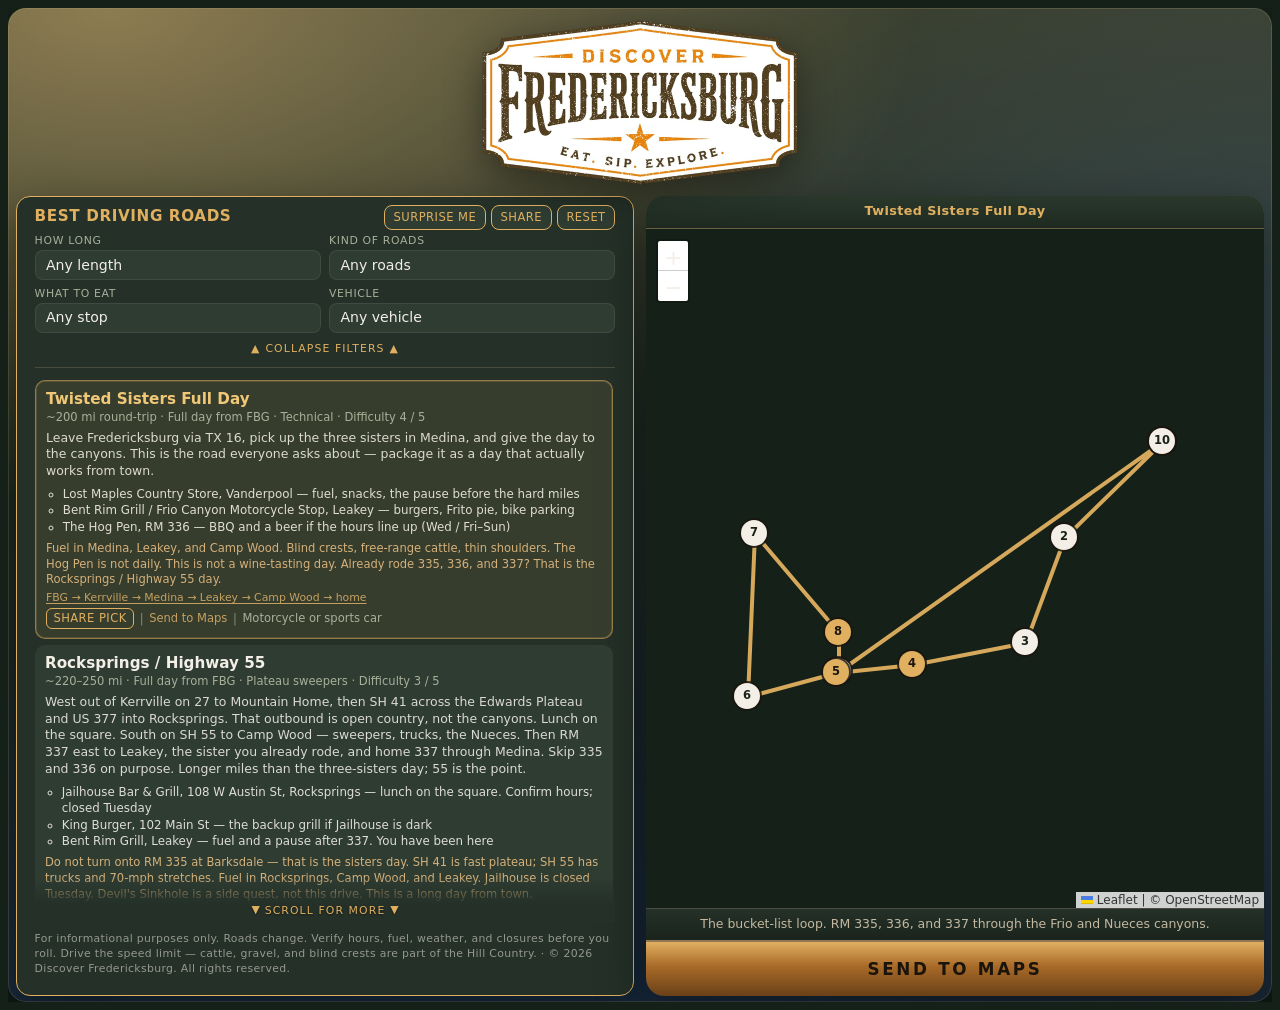
==== docs/index.html @ 1174be52 "Let a Squarespace blurb sit under the finder without going full-bleed. Co-authored-by: Cursor <curso" ====
<!DOCTYPE html>
<html lang="en">
<head>
  <meta charset="UTF-8" />
  <meta name="viewport" content="width=device-width, initial-scale=1.0" />
  <title>Best Driving Roads from Fredericksburg, TX</title>
  <meta name="description" content="Curated Hill Country driving roads from Fredericksburg — named loops, pit stops, and the gotchas Maps will not tell you." />
  <style>
    html, body { min-height: 100%; margin: 0; background: #142018; }
    .preview-frame { box-sizing: border-box; width: 100%; max-width: none; margin: 0; padding: 0.5rem; }
  </style>
</head>
<body>
  <div class="preview-frame">
<style>
#fbg-finder-fit{overflow:hidden}
#fbg-drive-finder .finder-panel{overflow:hidden}
#fbg-drive-finder .list{max-height:min(42vh,22.5rem);overflow:auto}
@media(min-width:900px){#fbg-drive-finder .list{max-height:none}}
@media(max-width:899px){#fbg-drive-finder .filters.is-collapsed ~ .list-shell .list{flex:1 1 auto;min-height:0;max-height:none}}

</style>
<link rel="stylesheet" href="vendor/leaflet/leaflet.css">
<link rel="stylesheet" href="finder.css?_v=20260916-roads2">
<div id="fbg-finder-fit">
<div id="fbg-drive-finder" data-embed-base="" data-embed-version="20260916-roads2">
  <header class="finder-brand">
    <a class="finder-brand-home" href="https://discoverfbg.com/" aria-label="Discover Fredericksburg">
      <img src="assets/discover-fredericksburg.png?v=2" alt="Discover Fredericksburg" width="320" height="168">
    </a>
  </header>
  <div class="finder-layout">
    <div class="finder-panel">
      <div class="panel-head">
        <h2 id="list-heading">Best Driving Roads</h2>
        <div class="filter-reset-wrap">
          <button class="filter-share" id="filter-surprise" type="button">Surprise me</button>
          <button class="filter-share" id="filter-share" type="button">Share</button>
          <button class="filter-reset" id="filter-reset" type="button">RESET</button>
        </div>
      </div>
      <div class="filters" id="filters">
        <div class="filters-extra" id="filters-extra">
          <label>
            How long
            <select id="filter-time">
              <option value="">Any length</option>
              <option value="half">Half day</option>
              <option value="full">Full day</option>
            </select>
          </label>
          <label>
            Kind of roads
            <select id="filter-road">
              <option value="">Any roads</option>
              <option value="cruise">Easy cruise</option>
              <option value="scenic">Scenic</option>
              <option value="technical">Technical</option>
            </select>
          </label>
          <label>
            What to eat
            <select id="filter-eat">
              <option value="">Any stop</option>
              <option value="bbq">BBQ</option>
              <option value="pie">Pie / cider</option>
              <option value="brewery">Brewery</option>
              <option value="german">German / FBG</option>
              <option value="mix">Mix</option>
            </select>
          </label>
          <label>
            Vehicle
            <select id="filter-vehicle">
              <option value="">Any vehicle</option>
              <option value="motorcycle">Motorcycle</option>
              <option value="sports">Sports car</option>
              <option value="cruise">Cruiser / convertible</option>
            </select>
          </label>
        </div>
        <button class="filters-collapse" id="filters-collapse" type="button" aria-expanded="true" aria-controls="filters-extra">
          <span class="filters-collapse-chevron" aria-hidden="true">▲</span>
          <span id="filters-collapse-label">Collapse filters</span>
          <span class="filters-collapse-chevron" aria-hidden="true">▲</span>
        </button>
      </div>
      <div class="list-shell">
        <ul class="list" id="drive-list" role="listbox" aria-labelledby="list-heading">
<li id="place-twisted-sisters" data-id="twisted-sisters" data-name="Twisted Sisters" data-title="Twisted Sisters Full Day" data-time="full" data-roads="technical" data-eat="bbq,mix" data-vehicle="motorcycle,sports" data-maps="https://www.google.com/maps/dir/Fredericksburg,+TX/Medina,+TX/Leakey,+TX/Camp+Wood,+TX/Leakey,+TX/Fredericksburg,+TX" tabindex="0" role="option" aria-selected="false">
<article>
<h3 class="item-name">Twisted Sisters Full Day</h3>
<p class="item-meta">~200 mi round-trip · Full day from FBG · Technical · Difficulty 4 / 5</p>
<p class="item-desc">Leave Fredericksburg via TX 16, pick up the three sisters in Medina, and give the day to the canyons. This is the road everyone asks about — package it as a day that actually works from town.</p>
<ul class="item-stops"><li>Lost Maples Country Store, Vanderpool — fuel, snacks, the pause before the hard miles</li><li>Bent Rim Grill / Frio Canyon Motorcycle Stop, Leakey — burgers, Frito pie, bike parking</li><li>The Hog Pen, RM 336 — BBQ and a beer if the hours line up (Wed / Fri–Sun)</li></ul>
<p class="item-gotcha">Fuel in Medina, Leakey, and Camp Wood. Blind crests, free-range cattle, thin shoulders. The Hog Pen is not daily. This is not a wine-tasting day. Already rode 335, 336, and 337? That is the Rocksprings / Highway 55 day.</p>
<a class="item-address" href="https://www.google.com/maps/dir/Fredericksburg,+TX/Medina,+TX/Leakey,+TX/Camp+Wood,+TX/Leakey,+TX/Fredericksburg,+TX" target="_blank" rel="noopener" aria-label="Open maps for Twisted Sisters Full Day">FBG → Kerrville → Medina → Leakey → Camp Wood → home</a>
<p class="item-footer"><a class="item-link" href="https://www.google.com/maps/dir/Fredericksburg,+TX/Medina,+TX/Leakey,+TX/Camp+Wood,+TX/Leakey,+TX/Fredericksburg,+TX" target="_blank" rel="noopener noreferrer">Send to Maps</a><span class="item-sep" aria-hidden="true">|</span><span class="item-reservations">Motorcycle or sports car</span></p>
</article>
</li>
<li id="place-rocksprings-55" data-id="rocksprings-55" data-name="Rocksprings / Highway 55" data-title="Rocksprings / Highway 55" data-time="full" data-roads="scenic" data-eat="mix" data-vehicle="motorcycle,sports" data-maps="https://www.google.com/maps/dir/Fredericksburg,+TX/Kerrville,+TX/Ingram,+TX/Mountain+Home,+TX/Rocksprings,+TX/Camp+Wood,+TX/Leakey,+TX/Medina,+TX/Fredericksburg,+TX" tabindex="0" role="option" aria-selected="false">
<article>
<h3 class="item-name">Rocksprings / Highway 55</h3>
<p class="item-meta">~220–250 mi · Full day from FBG · Plateau sweepers · Difficulty 3 / 5</p>
<p class="item-desc">West out of Kerrville on 27 to Mountain Home, then SH 41 across the Edwards Plateau and US 377 into Rocksprings. That outbound is open country, not the canyons. Lunch on the square. South on SH 55 to Camp Wood — sweepers, trucks, the Nueces. Then RM 337 east to Leakey, the sister you already rode, and home 337 through Medina. Skip 335 and 336 on purpose. Longer miles than the three-sisters day; 55 is the point.</p>
<ul class="item-stops"><li>Jailhouse Bar &amp; Grill, 108 W Austin St, Rocksprings — lunch on the square. Confirm hours; closed Tuesday</li><li>King Burger, 102 Main St — the backup grill if Jailhouse is dark</li><li>Bent Rim Grill, Leakey — fuel and a pause after 337. You have been here</li></ul>
<p class="item-gotcha">Do not turn onto RM 335 at Barksdale — that is the sisters day. SH 41 is fast plateau; SH 55 has trucks and 70-mph stretches. Fuel in Rocksprings, Camp Wood, and Leakey. Jailhouse is closed Tuesday. Devil&#x27;s Sinkhole is a side quest, not this drive. This is a long day from town.</p>
<a class="item-address" href="https://www.google.com/maps/dir/Fredericksburg,+TX/Kerrville,+TX/Ingram,+TX/Mountain+Home,+TX/Rocksprings,+TX/Camp+Wood,+TX/Leakey,+TX/Medina,+TX/Fredericksburg,+TX" target="_blank" rel="noopener" aria-label="Open maps for Rocksprings / Highway 55">FBG → Kerrville → 27 / 41 → Rocksprings → 55 → Camp Wood → 337 → Leakey → Medina → home</a>
<p class="item-footer"><a class="item-link" href="https://www.google.com/maps/dir/Fredericksburg,+TX/Kerrville,+TX/Ingram,+TX/Mountain+Home,+TX/Rocksprings,+TX/Camp+Wood,+TX/Leakey,+TX/Medina,+TX/Fredericksburg,+TX" target="_blank" rel="noopener noreferrer">Send to Maps</a><span class="item-sep" aria-hidden="true">|</span><span class="item-reservations">Motorcycle or sports car</span></p>
</article>
</li>
<li id="place-willow-city" data-id="willow-city" data-name="Willow City Loop" data-title="Enchanted Rock + Willow City Loop" data-time="half" data-roads="scenic" data-eat="german,mix" data-vehicle="motorcycle,sports,cruise" data-maps="https://www.google.com/maps/dir/Fredericksburg,+TX/Enchanted+Rock+State+Natural+Area/Willow+City,+TX/Fredericksburg,+TX" tabindex="0" role="option" aria-selected="false">
<article>
<h3 class="item-name">Enchanted Rock + Willow City Loop</h3>
<p class="item-meta">~99 mi loop · Half day, or full with a Llano lunch · Scenic sweepers · Difficulty 2 / 5</p>
<p class="item-desc">North on FM 965 to Enchanted Rock, then the Willow City Loop and home via FM 1323 or TX 16. The drive you can do after coffee and still make dinner in town.</p>
<ul class="item-stops"><li>Breakfast in Fredericksburg before you roll — spin the Restaurant Finder</li><li>Enchanted Rock State Natural Area — stretch, granite, photos</li><li>Back on Main for lunch, or push north to Cooper&#x27;s in Llano if you want BBQ as the destination</li></ul>
<p class="item-gotcha">Spring wildflower weekends turn Willow City into a parking lot. Private ranch land — stay on the pavement. Cattle, cattle guards, and low-water crossings. East on 1323 past 1631 is the Horseshoe Bay day, not a longer loop.</p>
<a class="item-address" href="https://www.google.com/maps/dir/Fredericksburg,+TX/Enchanted+Rock+State+Natural+Area/Willow+City,+TX/Fredericksburg,+TX" target="_blank" rel="noopener" aria-label="Open maps for Enchanted Rock + Willow City Loop">FBG → FM 965 → Enchanted Rock → Willow City Loop → home</a>
<p class="item-footer"><a class="item-link" href="https://www.google.com/maps/dir/Fredericksburg,+TX/Enchanted+Rock+State+Natural+Area/Willow+City,+TX/Fredericksburg,+TX" target="_blank" rel="noopener noreferrer">Send to Maps</a><span class="item-sep" aria-hidden="true">|</span><span class="item-reservations">Anything. Convertibles love it.</span></p>
</article>
</li>
<li id="place-llano-bbq" data-id="llano-bbq" data-name="Llano BBQ Run" data-title="Llano BBQ Run" data-time="half" data-roads="scenic" data-eat="bbq" data-vehicle="motorcycle,sports,cruise" data-maps="https://www.google.com/maps/dir/Fredericksburg,+TX/Willow+City,+TX/Cooper&#x27;s+Old+Time+Pit+Bar-B-Que,+Llano,+TX/Fredericksburg,+TX" tabindex="0" role="option" aria-selected="false">
<article>
<h3 class="item-name">Llano BBQ Run</h3>
<p class="item-meta">~80–110 mi · Half to full day · Scenic · Difficulty 2 / 5</p>
<p class="item-desc">A Hill Country plate worth the tank of gas. Take TX 16 or peel onto Willow City, land in Llano for Cooper&#x27;s, and roll home before dark.</p>
<ul class="item-stops"><li>Cooper&#x27;s Old Time Pit Bar-B-Que, Llano — the pit stop that justifies the drive</li><li>Optional square-side stroll in Llano before the return</li><li>Evening pour back in Fredericksburg from the Bar Finder</li></ul>
<p class="item-gotcha">Cooper&#x27;s lines on weekends. Leave early or eat a late lunch. Confirm hours before you commit the whole day to brisket.</p>
<a class="item-address" href="https://www.google.com/maps/dir/Fredericksburg,+TX/Willow+City,+TX/Cooper&#x27;s+Old+Time+Pit+Bar-B-Que,+Llano,+TX/Fredericksburg,+TX" target="_blank" rel="noopener" aria-label="Open maps for Llano BBQ Run">FBG → TX 16 / Willow City → Llano → home</a>
<p class="item-footer"><a class="item-link" href="https://www.google.com/maps/dir/Fredericksburg,+TX/Willow+City,+TX/Cooper&#x27;s+Old+Time+Pit+Bar-B-Que,+Llano,+TX/Fredericksburg,+TX" target="_blank" rel="noopener noreferrer">Send to Maps</a><span class="item-sep" aria-hidden="true">|</span><span class="item-reservations">Any. Great club run.</span></p>
</article>
</li>
<li id="place-medina-apples" data-id="medina-apples" data-name="Medina Apples" data-title="Medina Apple Country + 337 Warm-Up" data-time="full" data-roads="technical" data-eat="pie,mix" data-vehicle="motorcycle,sports" data-maps="https://www.google.com/maps/dir/Fredericksburg,+TX/Kerrville,+TX/Medina,+TX/Lost+Maples+Country+Store,+Vanderpool,+TX/Fredericksburg,+TX" tabindex="0" role="option" aria-selected="false">
<article>
<h3 class="item-name">Medina Apple Country + 337 Warm-Up</h3>
<p class="item-meta">~140 mi · Full day, easier pace · Warm-up technical · Difficulty 3 / 5</p>
<p class="item-desc">TX 16 to Kerrville, then Medina for Love Creek / the Apple Store. Continue onto RM 337 toward Vanderpool if the group is up for it — turn around if they are not.</p>
<ul class="item-stops"><li>Love Creek Orchards / The Apple Store, Medina — pie and cider</li><li>Lost Maples Country Store if you continue west</li><li>Kerrville on the way home for a sit-down if the orchard is slammed</li></ul>
<p class="item-gotcha">Orchard hours and seasonal fruit. RM 337 west of Vanderpool ramps up fast. Confirm the Apple Store is open before you sell the day as a pie run.</p>
<a class="item-address" href="https://www.google.com/maps/dir/Fredericksburg,+TX/Kerrville,+TX/Medina,+TX/Lost+Maples+Country+Store,+Vanderpool,+TX/Fredericksburg,+TX" target="_blank" rel="noopener" aria-label="Open maps for Medina Apple Country + 337 Warm-Up">FBG → Kerrville → Medina → Vanderpool (optional) → home</a>
<p class="item-footer"><a class="item-link" href="https://www.google.com/maps/dir/Fredericksburg,+TX/Kerrville,+TX/Medina,+TX/Lost+Maples+Country+Store,+Vanderpool,+TX/Fredericksburg,+TX" target="_blank" rel="noopener noreferrer">Send to Maps</a><span class="item-sep" aria-hidden="true">|</span><span class="item-reservations">Sports car or motorcycle</span></p>
</article>
</li>
<li id="place-luckenbach" data-id="luckenbach" data-name="Luckenbach" data-title="Luckenbach Backroads Afternoon" data-time="half" data-roads="cruise" data-eat="brewery,mix" data-vehicle="cruise,sports" data-maps="https://www.google.com/maps/dir/Fredericksburg,+TX/Luckenbach,+TX/Fredericksburg,+TX" tabindex="0" role="option" aria-selected="false">
<article>
<h3 class="item-name">Luckenbach Backroads Afternoon</h3>
<p class="item-meta">~40–60 mi · Half day · Easy cruise · Difficulty 1 / 5</p>
<p class="item-desc">South and southeast farm roads to Luckenbach, home on backroads instead of 290. Proves the finder can do more than canyon-carving.</p>
<ul class="item-stops"><li>Luckenbach Texas — the postcard stop, not the technical one</li><li>Friday–Sunday: Black Board Bar B Q is 15 minutes south on 1376 if you want lunch before the postcard</li><li>Spin the Bar Finder for a brewery or beer garden once you are back</li></ul>
<p class="item-gotcha">Weekend tour-bus energy at Luckenbach. Go early or on a weekday. Black Board in Sisterdale is Friday–Sunday only.</p>
<a class="item-address" href="https://www.google.com/maps/dir/Fredericksburg,+TX/Luckenbach,+TX/Fredericksburg,+TX" target="_blank" rel="noopener" aria-label="Open maps for Luckenbach Backroads Afternoon">FBG → Luckenbach → backroads home</a>
<p class="item-footer"><a class="item-link" href="https://www.google.com/maps/dir/Fredericksburg,+TX/Luckenbach,+TX/Fredericksburg,+TX" target="_blank" rel="noopener noreferrer">Send to Maps</a><span class="item-sep" aria-hidden="true">|</span><span class="item-reservations">Convertible, cruiser, family car</span></p>
</article>
</li>
<li id="place-tivydale-white-oak" data-id="tivydale-white-oak" data-name="Tivydale / White Oak" data-title="Tivydale to Cafe at The Ridge" data-time="half" data-roads="scenic" data-eat="mix" data-vehicle="motorcycle,sports,cruise" data-maps="https://www.google.com/maps/dir/Fredericksburg,+TX/30.24472,-99.05367/30.22127,-99.09684/30.18102,-99.20165/Cafe+at+the+Ridge,+13439+S+Ranch+Road+783,+Kerrville,+TX/30.18102,-99.20165/30.22127,-99.09684/30.24472,-99.05367/Fredericksburg,+TX" tabindex="0" role="option" aria-selected="false">
<article>
<h3 class="item-name">Tivydale to Cafe at The Ridge</h3>
<p class="item-meta">~55 mi · Short lunch run · Twisty ranch roads · Difficulty 2 / 5</p>
<p class="item-desc">West out of town on Tivydale — FM 2093 — then White Oak Road, the ribbon that packs the turns into a few miles. Land on South Ranch Road 783 at Cafe at The Ridge: scratch comfort food, patio, bakery next door. Come home the same way. Those ranch roads are why you came, and they are still the fastest twisty pavement back. 16 to Kerrville is the cheat. Harper and 290 are the long way around, not a clever loop. Keep it short and sweet — this is the time-crunch carve, not a half-day wander.</p>
<ul class="item-stops"><li>White Oak Road — the twisty cut. Stay on it; 2093 west to Harper is not this drive</li><li>Cafe at The Ridge, 13439 S Ranch Rd 783 — lunch. Closed Monday; Tuesday–Thursday opens at 11</li><li>Wild Flour Bakery next door — pie and coffee if the table wants a lighter stop</li></ul>
<p class="item-gotcha">Cafe is closed Monday. Tuesday–Thursday lunch starts at 11; Friday–Sunday they open at 8. Maps will offer 16 to Kerrville — decline. Thin ranch pavement, cattle, no services once you leave town. Do not turn north on 783 to Harper. Bandera on 16 and Hunt on 27 are other drives, not the way home.</p>
<a class="item-address" href="https://www.google.com/maps/dir/Fredericksburg,+TX/30.24472,-99.05367/30.22127,-99.09684/30.18102,-99.20165/Cafe+at+the+Ridge,+13439+S+Ranch+Road+783,+Kerrville,+TX/30.18102,-99.20165/30.22127,-99.09684/30.24472,-99.05367/Fredericksburg,+TX" target="_blank" rel="noopener" aria-label="Open maps for Tivydale to Cafe at The Ridge">FBG → Tivydale / 2093 → White Oak → RM 783 → Cafe at The Ridge → same roads home</a>
<p class="item-footer"><a class="item-link" href="https://www.google.com/maps/dir/Fredericksburg,+TX/30.24472,-99.05367/30.22127,-99.09684/30.18102,-99.20165/Cafe+at+the+Ridge,+13439+S+Ranch+Road+783,+Kerrville,+TX/30.18102,-99.20165/30.22127,-99.09684/30.24472,-99.05367/Fredericksburg,+TX" target="_blank" rel="noopener noreferrer">Send to Maps</a><span class="item-sep" aria-hidden="true">|</span><span class="item-reservations">Motorcycle, sports car, or convertible</span></p>
</article>
</li>
<li id="place-blanco-bbq" data-id="blanco-bbq" data-name="Blanco BBQ" data-title="Luckenbach to Blanco BBQ" data-time="half" data-roads="scenic" data-eat="bbq,mix" data-vehicle="motorcycle,sports,cruise" data-maps="https://www.google.com/maps/dir/Fredericksburg,+TX/Luckenbach,+TX/Old+300+BBQ,+318+4th+Street,+Blanco,+TX/Stonewall,+TX/Fredericksburg,+TX" tabindex="0" role="option" aria-selected="false">
<article>
<h3 class="item-name">Luckenbach to Blanco BBQ</h3>
<p class="item-meta">~80–100 mi · Half day · Scenic backroads · Difficulty 2 / 5</p>
<p class="item-desc">South to Luckenbach for the glance, then RM 1888 — River Road — the 16 miles of sweepers that motorcycle and sports-car people already know. Land on the Blanco square at Old 300 BBQ. Redbud Cafe is next door if the table wants a Reuben instead. Come home on RM 1623 along the Blanco River through Stonewall, then RM 2721 into Fredericksburg. That return is the point. Do not bail onto 290.</p>
<ul class="item-stops"><li>Luckenbach — the postcard pause, then keep rolling. Lunch is in Blanco</li><li>Old 300 BBQ, 318 4th St — brisket on the courthouse square. Open daily; Sunday closes at 3</li><li>Redbud Cafe on the square — the Reuben if the group is not in a BBQ mood</li></ul>
<p class="item-gotcha">Sunday Old 300 closes at 3. Weekend Luckenbach tour buses — go through early. RM 1888 is quiet ranch road, not a canyon. The 1623 / 2721 return skips the 290 wine trail; do not cheat it.</p>
<a class="item-address" href="https://www.google.com/maps/dir/Fredericksburg,+TX/Luckenbach,+TX/Old+300+BBQ,+318+4th+Street,+Blanco,+TX/Stonewall,+TX/Fredericksburg,+TX" target="_blank" rel="noopener" aria-label="Open maps for Luckenbach to Blanco BBQ">FBG → Luckenbach → RM 1888 → Blanco → 1623 → 2721 → home</a>
<p class="item-footer"><a class="item-link" href="https://www.google.com/maps/dir/Fredericksburg,+TX/Luckenbach,+TX/Old+300+BBQ,+318+4th+Street,+Blanco,+TX/Stonewall,+TX/Fredericksburg,+TX" target="_blank" rel="noopener noreferrer">Send to Maps</a><span class="item-sep" aria-hidden="true">|</span><span class="item-reservations">Any. Convertibles and club runs.</span></p>
</article>
</li>
<li id="place-pedernales" data-id="pedernales" data-name="Pedernales Cruise" data-title="Pedernales River Cruise" data-time="half" data-roads="cruise" data-eat="german,mix" data-vehicle="cruise,sports,motorcycle" data-maps="https://www.google.com/maps/dir/Fredericksburg,+TX/Lyndon+B.+Johnson+State+Park+and+Historic+Site/Hye,+TX/Fredericksburg,+TX" tabindex="0" role="option" aria-selected="false">
<article>
<h3 class="item-name">Pedernales River Cruise</h3>
<p class="item-meta">~50–70 mi · Half day · River scenic · Difficulty 1 / 5</p>
<p class="item-desc">East toward Stonewall, peel onto Ranch Road 1 along the Pedernales, through LBJ country and Hye. A scenic loop for mixed groups who will not enjoy Twisted Sisters.</p>
<ul class="item-stops"><li>LBJ State Park &amp; Historic Site — stretch and a view</li><li>Hye — a quick stop, then decide if you want wine-trail traffic or backroads home</li><li>Dinner back in Fredericksburg from the Restaurant Finder</li></ul>
<p class="item-gotcha">290 wine-trail congestion on Saturdays. Ranch Road 1 is the point; 290 is the compromise.</p>
<a class="item-address" href="https://www.google.com/maps/dir/Fredericksburg,+TX/Lyndon+B.+Johnson+State+Park+and+Historic+Site/Hye,+TX/Fredericksburg,+TX" target="_blank" rel="noopener" aria-label="Open maps for Pedernales River Cruise">FBG → Ranch Road 1 → LBJ / Hye → home</a>
<p class="item-footer"><a class="item-link" href="https://www.google.com/maps/dir/Fredericksburg,+TX/Lyndon+B.+Johnson+State+Park+and+Historic+Site/Hye,+TX/Fredericksburg,+TX" target="_blank" rel="noopener noreferrer">Send to Maps</a><span class="item-sep" aria-hidden="true">|</span><span class="item-reservations">Any. Morning or golden-hour cruise.</span></p>
</article>
</li>
<li id="place-johnson-city-2721" data-id="johnson-city-2721" data-name="Johnson City 2721" data-title="2721 to Johnson City" data-time="half" data-roads="scenic" data-eat="brewery,mix" data-vehicle="motorcycle,sports,cruise" data-maps="https://www.google.com/maps/dir/Fredericksburg,+TX/30.30662,-98.56645/Sandy,+TX/Pecan+Street+Brewing,+106+East+Pecan+Drive,+Johnson+City,+TX/Sandy,+TX/30.30662,-98.56645/Fredericksburg,+TX" tabindex="0" role="option" aria-selected="false">
<article>
<h3 class="item-name">2721 to Johnson City</h3>
<p class="item-meta">~70–80 mi · Half day · Scenic sweepers · Difficulty 2 / 5</p>
<p class="item-desc">East on RM 2721 — pick it up off 1631 out of town — the sweeper that parallels 290 without the tasting-room traffic. Left on RM 1320 at Post Oak, right on RM 1323 at Sandy, right on 281 into Johnson City. Pecan Street Brewing on the courthouse square is the lunch. Proof &amp; Cooper and Hill Country Cupboard are walking distance if the table wants a different plate. Come home the same way. Those three ranch roads are why you came, and they are still the best pavement back. 290 is the cheat. 1623 through Blanco, 1323 west to Willow City, and 1631 all the way to Althaus Davis / Horseshoe Bay are other drives from town, not a clever loop.</p>
<ul class="item-stops"><li>RM 2721 at Post Oak — left onto 1320 toward Sandy. Stay off 290</li><li>Pecan Street Brewing, 106 E Pecan Dr — brewpub on the square. Open daily; Wednesday closes at 3</li><li>Proof &amp; Cooper or Hill Country Cupboard — the other square plates if the group splits</li></ul>
<p class="item-gotcha">Pecan Street closes at 3 on Wednesday. Maps will offer 290 both directions — decline. Ranch traffic and hidden driveways on 2721. The 281 stub is just the last two miles into town. Bryan&#x27;s on 290 is dinner-only, not this lunch. Stay on 2721 once you peel off 1631 — the rest of 1631 to 1323 is the Horseshoe Bay day.</p>
<a class="item-address" href="https://www.google.com/maps/dir/Fredericksburg,+TX/30.30662,-98.56645/Sandy,+TX/Pecan+Street+Brewing,+106+East+Pecan+Drive,+Johnson+City,+TX/Sandy,+TX/30.30662,-98.56645/Fredericksburg,+TX" target="_blank" rel="noopener" aria-label="Open maps for 2721 to Johnson City">FBG → 2721 → 1320 → 1323 → 281 → Johnson City → same roads home</a>
<p class="item-footer"><a class="item-link" href="https://www.google.com/maps/dir/Fredericksburg,+TX/30.30662,-98.56645/Sandy,+TX/Pecan+Street+Brewing,+106+East+Pecan+Drive,+Johnson+City,+TX/Sandy,+TX/30.30662,-98.56645/Fredericksburg,+TX" target="_blank" rel="noopener noreferrer">Send to Maps</a><span class="item-sep" aria-hidden="true">|</span><span class="item-reservations">Any. Convertibles and club runs.</span></p>
</article>
</li>
<li id="place-horseshoe-bay-althaus" data-id="horseshoe-bay-althaus" data-name="Horseshoe Bay" data-title="Althaus Davis to Horseshoe Bay" data-time="half" data-roads="scenic" data-eat="mix" data-vehicle="motorcycle,sports,cruise" data-maps="https://www.google.com/maps/dir/Fredericksburg,+TX/30.34325,-98.70298/30.39071,-98.62701/30.49727,-98.43958/30.53666,-98.44303/Bay+View+Restaurant+%26+Bar,+4401+Cottonwood+Drive,+Cottonwood+Shores,+TX/30.53666,-98.44303/30.49727,-98.43958/30.39071,-98.62701/30.34325,-98.70298/Fredericksburg,+TX" tabindex="0" role="option" aria-selected="false">
<article>
<h3 class="item-name">Althaus Davis to Horseshoe Bay</h3>
<p class="item-meta">~90 mi · Half day · Scenic ranch roads · Difficulty 3 / 5</p>
<p class="item-desc">Stay on RM 1631 all the way out of town — do not peel onto 2721. That is the Johnson City day. Short east on 1323, then Althaus Davis (CR 310), paved through since about 2021 to RM 3347. 3347 to 962, north to 71, 2147 into Cottonwood Shores / Horseshoe Bay. Bay View Restaurant is the lake-view lunch. Julie&#x27;s Cocina is next door if you want Mexican or Bay View is dark. Come home the same way. Those ranch roads are why you came, and they are still the best pavement back. 290 and 281 are the cheat. Willow City Loop is the other 1323 day. If you want a loop instead of an out-and-back, 281 south to 1323 west the long way to 1631 stays off 290 — more highway, less Althaus Davis, not twistier.</p>
<ul class="item-stops"><li>RM 1631 to 1323 — stay on 1631. 2721 is the Johnson City day</li><li>Althaus Davis Rd (CR 310) — the paved ranch cut onto RM 3347</li><li>Bay View Restaurant, 4401 Cottonwood Dr — lake view. Closed Tuesday</li><li>Julie&#x27;s Cocina, 4319 FM 2147 — Mexican next door. Tuesday play; Sunday lunch ends 1:30</li></ul>
<p class="item-gotcha">Bay View is closed Tuesday. Julie&#x27;s is open Tuesday and closes 1:30 on Sunday. No fuel on 1631, Althaus Davis, or 3347 — fill in town and at the lake. Cattle and thin county pavement. Maps will offer 16 or 290 — decline. Do not turn 2721. Do not go west on 1323 into Willow City Loop. 962 east of Round Mountain is Hamilton Pool / Austin, not home.</p>
<a class="item-address" href="https://www.google.com/maps/dir/Fredericksburg,+TX/30.34325,-98.70298/30.39071,-98.62701/30.49727,-98.43958/30.53666,-98.44303/Bay+View+Restaurant+%26+Bar,+4401+Cottonwood+Drive,+Cottonwood+Shores,+TX/30.53666,-98.44303/30.49727,-98.43958/30.39071,-98.62701/30.34325,-98.70298/Fredericksburg,+TX" target="_blank" rel="noopener" aria-label="Open maps for Althaus Davis to Horseshoe Bay">FBG → 1631 → 1323 → Althaus Davis → 3347 → 962 → 71 / 2147 → Horseshoe Bay → same roads home</a>
<p class="item-footer"><a class="item-link" href="https://www.google.com/maps/dir/Fredericksburg,+TX/30.34325,-98.70298/30.39071,-98.62701/30.49727,-98.43958/30.53666,-98.44303/Bay+View+Restaurant+%26+Bar,+4401+Cottonwood+Drive,+Cottonwood+Shores,+TX/30.53666,-98.44303/30.49727,-98.43958/30.39071,-98.62701/30.34325,-98.70298/Fredericksburg,+TX" target="_blank" rel="noopener noreferrer">Send to Maps</a><span class="item-sep" aria-hidden="true">|</span><span class="item-reservations">Motorcycle, sports car, or convertible</span></p>
</article>
</li>
<li id="place-devils-backbone" data-id="devils-backbone" data-name="Devil&#x27;s Backbone" data-title="Devil&#x27;s Backbone Full Day" data-time="full" data-roads="scenic" data-eat="mix" data-vehicle="motorcycle,sports,cruise" data-maps="https://www.google.com/maps/dir/Fredericksburg,+TX/Luckenbach,+TX/Sisterdale,+TX/30.0488,-98.3531/29.9330,-98.1653/The+Leaning+Pear,+111+River+Road,+Wimberley,+TX/Blanco,+TX/30.278,-98.662/Fredericksburg,+TX" tabindex="0" role="option" aria-selected="false">
<article>
<h3 class="item-name">Devil&#x27;s Backbone Full Day</h3>
<p class="item-meta">~140–160 mi · Full day from FBG · Scenic ridge · Difficulty 2 / 5</p>
<p class="item-desc">South on 1376 past Luckenbach — keep rolling — then RM 473 toward Kendalia and onto RM 32. That is the Devil&#x27;s Backbone: a few miles of ridge between Fischer and Wimberley, not a canyon. Pull off at the overlook. The tavern is a honky-tonk pause, not lunch. Eat in Wimberley, then home on 2325 and 165 through Blanco, 1623 and 2721 into Fredericksburg. This is not the Blanco BBQ day and it is not a 290 transfer. Skip FM 306 around Canyon Lake.</p>
<ul class="item-stops"><li>Devil&#x27;s Backbone Overlook, RM 32 — the pull-off and the view. That is the reason for the extra miles</li><li>Devil&#x27;s Backbone Tavern, 4041 FM 32, Fischer — honky-tonk pause. No kitchen; restaurant next door</li><li>The Leaning Pear, 111 River Rd, Wimberley — lunch Wednesday–Sunday. The square if Pear is dark Monday–Tuesday</li></ul>
<p class="item-gotcha">The famous ridge is a couple of miles — do not sell it as Twisted Sisters. Weekend motorcycle and Wimberley traffic. The tavern does not serve food. Leaning Pear is closed Monday–Tuesday; eat on the Wimberley square or grab Old 300 on the Blanco pass-through. Do not drop onto FM 306 / Canyon Lake. Glance Blanco; do not turn this into the BBQ day.</p>
<a class="item-address" href="https://www.google.com/maps/dir/Fredericksburg,+TX/Luckenbach,+TX/Sisterdale,+TX/30.0488,-98.3531/29.9330,-98.1653/The+Leaning+Pear,+111+River+Road,+Wimberley,+TX/Blanco,+TX/30.278,-98.662/Fredericksburg,+TX" target="_blank" rel="noopener" aria-label="Open maps for Devil&#x27;s Backbone Full Day">FBG → 1376 → 473 → RM 32 → Wimberley → 2325 → 165 → Blanco → 1623 → 2721 → home</a>
<p class="item-footer"><a class="item-link" href="https://www.google.com/maps/dir/Fredericksburg,+TX/Luckenbach,+TX/Sisterdale,+TX/30.0488,-98.3531/29.9330,-98.1653/The+Leaning+Pear,+111+River+Road,+Wimberley,+TX/Blanco,+TX/30.278,-98.662/Fredericksburg,+TX" target="_blank" rel="noopener noreferrer">Send to Maps</a><span class="item-sep" aria-hidden="true">|</span><span class="item-reservations">Motorcycle, sports car, or convertible</span></p>
</article>
</li>
<li id="place-hunt-39" data-id="hunt-39" data-name="Hunt TX 39" data-title="Hunt + Guadalupe River Cruise" data-time="half" data-roads="cruise" data-eat="bbq,mix" data-vehicle="motorcycle,sports,cruise" data-maps="https://www.google.com/maps/dir/Fredericksburg,+TX/Kerrville,+TX/Hunt,+TX/Center+Point,+TX/Comfort,+TX/Black+Board+Bar+B+Q,+Sisterdale,+TX/Fredericksburg,+TX" tabindex="0" role="option" aria-selected="false">
<article>
<h3 class="item-name">Hunt + Guadalupe River Cruise</h3>
<p class="item-meta">~90–110 mi · Half day · River cruise · Difficulty 1 / 5</p>
<p class="item-desc">West out of Kerrville on the Guadalupe to Ingram and Hunt — camps, cypress, and a road that follows the water. Turn around at Hunt and come home on 27 through Center Point and Comfort, then RM 473 into Sisterdale for Black Board Bar B Q. That is the lunch, and it is worth timing the river for. Backroads into Fredericksburg after. Luckenbach is a glance on 1376 if you still want it.</p>
<ul class="item-stops"><li>Hunt Store / the river pull-off — the turnaround, not a lunch destination</li><li>Black Board Bar B Q, Sisterdale — craft brisket on the way home. One of the best plates in the Hill Country</li><li>Backroads into FBG on 1376 — Luckenbach is optional if you still have daylight</li></ul>
<p class="item-gotcha">Black Board is Friday–Sunday for BBQ (Thursday is burger night). Closed Monday–Wednesday. Confirm hours; they sell out. Summer camp and tube traffic on 39. Crider&#x27;s is evening / seasonal, not midday. Do not drop onto RM 1340 unless you want low-water crossings.</p>
<a class="item-address" href="https://www.google.com/maps/dir/Fredericksburg,+TX/Kerrville,+TX/Hunt,+TX/Center+Point,+TX/Comfort,+TX/Black+Board+Bar+B+Q,+Sisterdale,+TX/Fredericksburg,+TX" target="_blank" rel="noopener" aria-label="Open maps for Hunt + Guadalupe River Cruise">FBG → Kerrville → Hunt → Comfort → Black Board, Sisterdale → home</a>
<p class="item-footer"><a class="item-link" href="https://www.google.com/maps/dir/Fredericksburg,+TX/Kerrville,+TX/Hunt,+TX/Center+Point,+TX/Comfort,+TX/Black+Board+Bar+B+Q,+Sisterdale,+TX/Fredericksburg,+TX" target="_blank" rel="noopener noreferrer">Send to Maps</a><span class="item-sep" aria-hidden="true">|</span><span class="item-reservations">Any. Convertibles love it.</span></p>
</article>
</li>
<li id="place-apache-comfort" data-id="apache-comfort" data-name="Apache Gun Range" data-title="Apache Indoor Range + High&#x27;s in Comfort" data-time="half" data-roads="cruise" data-eat="mix" data-vehicle="motorcycle,sports,cruise" data-maps="https://www.google.com/maps/dir/Fredericksburg,+TX/Luckenbach,+TX/Sisterdale,+TX/Apache+Rifleworks,+50502+Interstate+10+West,+Comfort,+TX/High&#x27;s+Cafe+%26+Store,+726+High+Street,+Comfort,+TX/Sisterdale,+TX/Luckenbach,+TX/Fredericksburg,+TX" tabindex="0" role="option" aria-selected="false">
<article>
<h3 class="item-name">Apache Indoor Range + High&#x27;s in Comfort</h3>
<p class="item-meta">~85–95 mi · Half day · Easy cruise · Difficulty 1 / 5</p>
<p class="item-desc">This is a gun-range day. South on 1376 through Luckenbach — glance, keep rolling — then RM 473 into Comfort. The last couple of miles are I-10 frontage to Apache Rifleworks: a 25-yard indoor pistol and rifle range. Bring your own, or call ahead if you need to rent one. After the lanes, back into town for High&#x27;s Cafe on High Street — sandwiches, soup, the Comfort lunch people actually drive for. Come home the same ranch roads. US 87 is the cheat. 16 to Kerrville and I-10 is the other one.</p>
<ul class="item-stops"><li>RM 1376 through Luckenbach — the glance, then keep rolling. Lunch is in Comfort</li><li>Apache Rifleworks indoor gun range, 50502 I-10 W, Comfort — 25-yard pistol and rifle. Closed Sunday–Monday. Call ahead to rent a gun if you do not have your own</li><li>High&#x27;s Cafe &amp; Store, 726 High St — sandwiches and soup on High Street. Closed Monday–Tuesday</li></ul>
<p class="item-gotcha">The day that does both is Wednesday–Saturday. Apache is closed Sunday–Monday; the range runs 10–5 Tuesday–Saturday. High&#x27;s is closed Monday–Tuesday and shuts at 5, so shoot first. No gun of your own? Call Apache first (210-972-3607) to rent one. Lanes get reserved for private events. No shotguns, no open-toe shoes; eye and ear protection rent there. Maps will offer 87 both ways — decline. This is not the Hunt river day. Black Board in Sisterdale is Friday–Sunday if High&#x27;s is slammed.</p>
<a class="item-address" href="https://www.google.com/maps/dir/Fredericksburg,+TX/Luckenbach,+TX/Sisterdale,+TX/Apache+Rifleworks,+50502+Interstate+10+West,+Comfort,+TX/High&#x27;s+Cafe+%26+Store,+726+High+Street,+Comfort,+TX/Sisterdale,+TX/Luckenbach,+TX/Fredericksburg,+TX" target="_blank" rel="noopener" aria-label="Open maps for Apache Indoor Range + High&#x27;s in Comfort">FBG → 1376 → Sisterdale → Apache gun range → High&#x27;s, Comfort → same roads home</a>
<p class="item-footer"><a class="item-link" href="https://www.google.com/maps/dir/Fredericksburg,+TX/Luckenbach,+TX/Sisterdale,+TX/Apache+Rifleworks,+50502+Interstate+10+West,+Comfort,+TX/High&#x27;s+Cafe+%26+Store,+726+High+Street,+Comfort,+TX/Sisterdale,+TX/Luckenbach,+TX/Fredericksburg,+TX" target="_blank" rel="noopener noreferrer">Send to Maps</a><span class="item-sep" aria-hidden="true">|</span><span class="item-reservations">Any. Convertibles and club runs.</span></p>
</article>
</li>
<li id="place-bandera-16" data-id="bandera-16" data-name="Bandera TX 16" data-title="Kerrville to Bandera on 16" data-time="half" data-roads="scenic" data-eat="mix,pie" data-vehicle="motorcycle,sports,cruise" data-maps="https://www.google.com/maps/dir/Fredericksburg,+TX/Kerrville,+TX/Medina,+TX/Bandera,+TX/Camp+Verde+General+Store/Fredericksburg,+TX" tabindex="0" role="option" aria-selected="false">
<article>
<h3 class="item-name">Kerrville to Bandera on 16</h3>
<p class="item-meta">~110–130 mi · Half to full day · Sweepers · Difficulty 3 / 5</p>
<p class="item-desc">TX 16 south through Kerrville and Medina is the Hill Country 16 — sweepers, river crossings, ranch country — not the connector back to town. Land in Bandera, the Cowboy Capital, for lunch. Come home on 173 past Camp Verde so you are not retracing the same pavement. Skip the long orchard stop; that is the Medina pie day.</p>
<ul class="item-stops"><li>Medina — fuel and a wave at the Apple Store, then keep rolling</li><li>O.S.T. Restaurant, Bandera — diner plates in the Cowboy Capital (check hours; Tue/Wed close early)</li><li>Camp Verde General Store on 173 — the historic pause on the way home</li></ul>
<p class="item-gotcha">Bandera weekends are cowboy-tourism busy. O.S.T. is not a late lunch on Tuesday or Wednesday. 16 has blind curves and ranch traffic. Do not turn this into the 337 / Lost Maples day.</p>
<a class="item-address" href="https://www.google.com/maps/dir/Fredericksburg,+TX/Kerrville,+TX/Medina,+TX/Bandera,+TX/Camp+Verde+General+Store/Fredericksburg,+TX" target="_blank" rel="noopener" aria-label="Open maps for Kerrville to Bandera on 16">FBG → Kerrville → Medina → Bandera → Camp Verde → home</a>
<p class="item-footer"><a class="item-link" href="https://www.google.com/maps/dir/Fredericksburg,+TX/Kerrville,+TX/Medina,+TX/Bandera,+TX/Camp+Verde+General+Store/Fredericksburg,+TX" target="_blank" rel="noopener noreferrer">Send to Maps</a><span class="item-sep" aria-hidden="true">|</span><span class="item-reservations">Sports car, motorcycle, or convertible</span></p>
</article>
</li>
<li id="place-lost-maples" data-id="lost-maples" data-name="Lost Maples" data-title="Lost Maples Fall Color" data-time="full" data-roads="scenic" data-eat="pie,mix" data-vehicle="motorcycle,sports,cruise" data-maps="https://www.google.com/maps/dir/Fredericksburg,+TX/Medina,+TX/Lost+Maples+State+Natural+Area/Fredericksburg,+TX" tabindex="0" role="option" aria-selected="false">
<article>
<h3 class="item-name">Lost Maples Fall Color</h3>
<p class="item-meta">~160 mi · Full day · Seasonal scenic · Difficulty 3 / 5</p>
<p class="item-desc">When the bigtooth maples turn, this becomes the Hill Country drive people plan weekends around. Same corridor as the sisters, different reason to go — color, not curves.</p>
<ul class="item-stops"><li>Lost Maples State Natural Area — the color is the destination</li><li>Lost Maples Country Store — fuel and a pause</li><li>Medina pie on the way out or back</li></ul>
<p class="item-gotcha">Peak color weekends fill the park and the road. Check foliage reports. Summer heat makes this a dawn start for motorcycles.</p>
<a class="item-address" href="https://www.google.com/maps/dir/Fredericksburg,+TX/Medina,+TX/Lost+Maples+State+Natural+Area/Fredericksburg,+TX" target="_blank" rel="noopener" aria-label="Open maps for Lost Maples Fall Color">FBG → Medina → Lost Maples SNA → home</a>
<p class="item-footer"><a class="item-link" href="https://www.google.com/maps/dir/Fredericksburg,+TX/Medina,+TX/Lost+Maples+State+Natural+Area/Fredericksburg,+TX" target="_blank" rel="noopener noreferrer">Send to Maps</a><span class="item-sep" aria-hidden="true">|</span><span class="item-reservations">Any, best in fall</span></p>
</article>
</li>
        </ul>
        <div class="list-more" id="list-more" aria-hidden="true">
          <span class="list-more-label"><span class="list-more-chevron" aria-hidden="true">▼</span>Scroll for more<span class="list-more-chevron" aria-hidden="true">▼</span></span>
        </div>
      </div>
      <p class="site-footer">For informational purposes only. Roads change. Verify hours, fuel, weather, and closures before you roll. Drive the speed limit — cattle, gravel, and blind crests are part of the Hill Country. · © 2026 Discover Fredericksburg. All rights reserved.</p>
    </div>
    <div class="fbg-spinner-wrap" id="drive-finder-wrap">
      <div class="drive-map-block">
        <header class="map-header">
          <p class="map-header-kicker" id="map-title">Pick a drive</p>
        </header>
        <div class="drive-map" id="drive-map" role="img" aria-label="Selected Hill Country drive map"></div>
        <p class="map-caption" id="map-caption">Filter the list, then tap a route to see it on the map.</p>
        <a class="map-send" id="map-send" href="#" target="_blank" rel="noopener">Send to Maps</a>
      </div>
    </div>
  </div>
</div>
<script type="application/json" id="drive-routes">[{"id": "twisted-sisters", "name": "Twisted Sisters", "title": "Twisted Sisters Full Day", "tagline": "The bucket-list loop. RM 335, 336, and 337 through the Frio and Nueces canyons.", "miles": "~200 mi round-trip", "time": "full", "timeLabel": "Full day from FBG", "roads": "technical", "roadsLabel": "Technical", "eat": ["bbq", "mix"], "eatLabel": "BBQ / grill", "vehicle": ["motorcycle", "sports"], "vehicleLabel": "Motorcycle or sports car", "difficulty": "4 / 5", "description": "Leave Fredericksburg via TX 16, pick up the three sisters in Medina, and give the day to the canyons. This is the road everyone asks about \u2014 package it as a day that actually works from town.", "routeLabel": "FBG \u2192 Kerrville \u2192 Medina \u2192 Leakey \u2192 Camp Wood \u2192 home", "mapsUrl": "https://www.google.com/maps/dir/Fredericksburg,+TX/Medina,+TX/Leakey,+TX/Camp+Wood,+TX/Leakey,+TX/Fredericksburg,+TX", "stops": ["Lost Maples Country Store, Vanderpool \u2014 fuel, snacks, the pause before the hard miles", "Bent Rim Grill / Frio Canyon Motorcycle Stop, Leakey \u2014 burgers, Frito pie, bike parking", "The Hog Pen, RM 336 \u2014 BBQ and a beer if the hours line up (Wed / Fri\u2013Sun)"], "gotchas": "Fuel in Medina, Leakey, and Camp Wood. Blind crests, free-range cattle, thin shoulders. The Hog Pen is not daily. This is not a wine-tasting day. Already rode 335, 336, and 337? That is the Rocksprings / Highway 55 day.", "waypoints": [{"name": "Fredericksburg", "lat": 30.2752, "lng": -98.8717, "kind": "start"}, {"name": "Kerrville", "lat": 30.0474, "lng": -99.1403, "kind": "via"}, {"name": "Medina", "lat": 29.7966, "lng": -99.2464, "kind": "via"}, {"name": "Lost Maples Country Store", "lat": 29.7458, "lng": -99.557, "kind": "stop"}, {"name": "Bent Rim Grill, Leakey", "lat": 29.7255, "lng": -99.768, "kind": "stop"}, {"name": "Camp Wood", "lat": 29.6694, "lng": -100.0115, "kind": "via"}, {"name": "RM 335 & TX 41", "lat": 30.0578, "lng": -99.9918, "kind": "via"}, {"name": "The Hog Pen, RM 336", "lat": 29.821, "lng": -99.7625, "kind": "stop"}, {"name": "Leakey", "lat": 29.7288, "lng": -99.7614, "kind": "via"}, {"name": "Fredericksburg", "lat": 30.2752, "lng": -98.8717, "kind": "end"}]}, {"id": "rocksprings-55", "name": "Rocksprings / Highway 55", "title": "Rocksprings / Highway 55", "tagline": "The day after the sisters. SH 41 into Rocksprings, 55 down to Camp Wood, 337 back through Leakey.", "miles": "~220\u2013250 mi", "time": "full", "timeLabel": "Full day from FBG", "roads": "scenic", "roadsLabel": "Plateau sweepers", "eat": ["mix"], "eatLabel": "Small-town grill", "vehicle": ["motorcycle", "sports"], "vehicleLabel": "Motorcycle or sports car", "difficulty": "3 / 5", "description": "West out of Kerrville on 27 to Mountain Home, then SH 41 across the Edwards Plateau and US 377 into Rocksprings. That outbound is open country, not the canyons. Lunch on the square. South on SH 55 to Camp Wood \u2014 sweepers, trucks, the Nueces. Then RM 337 east to Leakey, the sister you already rode, and home 337 through Medina. Skip 335 and 336 on purpose. Longer miles than the three-sisters day; 55 is the point.", "routeLabel": "FBG \u2192 Kerrville \u2192 27 / 41 \u2192 Rocksprings \u2192 55 \u2192 Camp Wood \u2192 337 \u2192 Leakey \u2192 Medina \u2192 home", "mapsUrl": "https://www.google.com/maps/dir/Fredericksburg,+TX/Kerrville,+TX/Ingram,+TX/Mountain+Home,+TX/Rocksprings,+TX/Camp+Wood,+TX/Leakey,+TX/Medina,+TX/Fredericksburg,+TX", "stops": ["Jailhouse Bar & Grill, 108 W Austin St, Rocksprings \u2014 lunch on the square. Confirm hours; closed Tuesday", "King Burger, 102 Main St \u2014 the backup grill if Jailhouse is dark", "Bent Rim Grill, Leakey \u2014 fuel and a pause after 337. You have been here"], "gotchas": "Do not turn onto RM 335 at Barksdale \u2014 that is the sisters day. SH 41 is fast plateau; SH 55 has trucks and 70-mph stretches. Fuel in Rocksprings, Camp Wood, and Leakey. Jailhouse is closed Tuesday. Devil's Sinkhole is a side quest, not this drive. This is a long day from town.", "waypoints": [{"name": "Fredericksburg", "lat": 30.2752, "lng": -98.8717, "kind": "start"}, {"name": "Kerrville", "lat": 30.0474, "lng": -99.1403, "kind": "via"}, {"name": "Ingram", "lat": 30.0774, "lng": -99.2403, "kind": "via"}, {"name": "Mountain Home", "lat": 30.1784, "lng": -99.375, "kind": "via"}, {"name": "Jailhouse Bar & Grill, Rocksprings", "lat": 30.0167, "lng": -100.2081, "kind": "stop"}, {"name": "Camp Wood", "lat": 29.6694, "lng": -100.0115, "kind": "via"}, {"name": "Bent Rim Grill, Leakey", "lat": 29.7255, "lng": -99.768, "kind": "stop"}, {"name": "Lost Maples Country Store", "lat": 29.7458, "lng": -99.557, "kind": "via"}, {"name": "Medina", "lat": 29.7966, "lng": -99.2464, "kind": "via"}, {"name": "Fredericksburg", "lat": 30.2752, "lng": -98.8717, "kind": "end"}]}, {"id": "willow-city", "name": "Willow City Loop", "title": "Enchanted Rock + Willow City Loop", "tagline": "The local classic. FM 965 sweepers, granite, then the 13-mile Willow City ribbon.", "miles": "~99 mi loop", "time": "half", "timeLabel": "Half day, or full with a Llano lunch", "roads": "scenic", "roadsLabel": "Scenic sweepers", "eat": ["german", "mix"], "eatLabel": "FBG breakfast / lunch", "vehicle": ["motorcycle", "sports", "cruise"], "vehicleLabel": "Anything. Convertibles love it.", "difficulty": "2 / 5", "description": "North on FM 965 to Enchanted Rock, then the Willow City Loop and home via FM 1323 or TX 16. The drive you can do after coffee and still make dinner in town.", "routeLabel": "FBG \u2192 FM 965 \u2192 Enchanted Rock \u2192 Willow City Loop \u2192 home", "mapsUrl": "https://www.google.com/maps/dir/Fredericksburg,+TX/Enchanted+Rock+State+Natural+Area/Willow+City,+TX/Fredericksburg,+TX", "stops": ["Breakfast in Fredericksburg before you roll \u2014 spin the Restaurant Finder", "Enchanted Rock State Natural Area \u2014 stretch, granite, photos", "Back on Main for lunch, or push north to Cooper's in Llano if you want BBQ as the destination"], "gotchas": "Spring wildflower weekends turn Willow City into a parking lot. Private ranch land \u2014 stay on the pavement. Cattle, cattle guards, and low-water crossings. East on 1323 past 1631 is the Horseshoe Bay day, not a longer loop.", "waypoints": [{"name": "Fredericksburg", "lat": 30.2752, "lng": -98.8717, "kind": "start"}, {"name": "Enchanted Rock", "lat": 30.5066, "lng": -98.8189, "kind": "stop"}, {"name": "Willow City Loop", "lat": 30.401, "lng": -98.701, "kind": "stop"}, {"name": "Fredericksburg", "lat": 30.2752, "lng": -98.8717, "kind": "end"}]}, {"id": "llano-bbq", "name": "Llano BBQ Run", "title": "Llano BBQ Run", "tagline": "Willow City or TX 16 north, then Cooper's. The food is the destination; the road is the excuse.", "miles": "~80\u2013110 mi", "time": "half", "timeLabel": "Half to full day", "roads": "scenic", "roadsLabel": "Scenic", "eat": ["bbq"], "eatLabel": "BBQ", "vehicle": ["motorcycle", "sports", "cruise"], "vehicleLabel": "Any. Great club run.", "difficulty": "2 / 5", "description": "A Hill Country plate worth the tank of gas. Take TX 16 or peel onto Willow City, land in Llano for Cooper's, and roll home before dark.", "routeLabel": "FBG \u2192 TX 16 / Willow City \u2192 Llano \u2192 home", "mapsUrl": "https://www.google.com/maps/dir/Fredericksburg,+TX/Willow+City,+TX/Cooper's+Old+Time+Pit+Bar-B-Que,+Llano,+TX/Fredericksburg,+TX", "stops": ["Cooper's Old Time Pit Bar-B-Que, Llano \u2014 the pit stop that justifies the drive", "Optional square-side stroll in Llano before the return", "Evening pour back in Fredericksburg from the Bar Finder"], "gotchas": "Cooper's lines on weekends. Leave early or eat a late lunch. Confirm hours before you commit the whole day to brisket.", "waypoints": [{"name": "Fredericksburg", "lat": 30.2752, "lng": -98.8717, "kind": "start"}, {"name": "Willow City", "lat": 30.401, "lng": -98.701, "kind": "via"}, {"name": "Cooper's, Llano", "lat": 30.7593, "lng": -98.675, "kind": "stop"}, {"name": "Fredericksburg", "lat": 30.2752, "lng": -98.8717, "kind": "end"}]}, {"id": "medina-apples", "name": "Medina Apples", "title": "Medina Apple Country + 337 Warm-Up", "tagline": "Pie, cider country, and the friendliest sister. A taste of Twisted Sisters without the full commitment.", "miles": "~140 mi", "time": "full", "timeLabel": "Full day, easier pace", "roads": "technical", "roadsLabel": "Warm-up technical", "eat": ["pie", "mix"], "eatLabel": "Pie / cider", "vehicle": ["motorcycle", "sports"], "vehicleLabel": "Sports car or motorcycle", "difficulty": "3 / 5", "description": "TX 16 to Kerrville, then Medina for Love Creek / the Apple Store. Continue onto RM 337 toward Vanderpool if the group is up for it \u2014 turn around if they are not.", "routeLabel": "FBG \u2192 Kerrville \u2192 Medina \u2192 Vanderpool (optional) \u2192 home", "mapsUrl": "https://www.google.com/maps/dir/Fredericksburg,+TX/Kerrville,+TX/Medina,+TX/Lost+Maples+Country+Store,+Vanderpool,+TX/Fredericksburg,+TX", "stops": ["Love Creek Orchards / The Apple Store, Medina \u2014 pie and cider", "Lost Maples Country Store if you continue west", "Kerrville on the way home for a sit-down if the orchard is slammed"], "gotchas": "Orchard hours and seasonal fruit. RM 337 west of Vanderpool ramps up fast. Confirm the Apple Store is open before you sell the day as a pie run.", "waypoints": [{"name": "Fredericksburg", "lat": 30.2752, "lng": -98.8717, "kind": "start"}, {"name": "Kerrville", "lat": 30.0474, "lng": -99.1403, "kind": "via"}, {"name": "Love Creek / Apple Store", "lat": 29.7975, "lng": -99.248, "kind": "stop"}, {"name": "Lost Maples Country Store", "lat": 29.7458, "lng": -99.557, "kind": "stop"}, {"name": "Fredericksburg", "lat": 30.2752, "lng": -98.8717, "kind": "end"}]}, {"id": "luckenbach", "name": "Luckenbach", "title": "Luckenbach Backroads Afternoon", "tagline": "Short, pretty, and back in time for a brewery. The convertible cruise.", "miles": "~40\u201360 mi", "time": "half", "timeLabel": "Half day", "roads": "cruise", "roadsLabel": "Easy cruise", "eat": ["brewery", "mix"], "eatLabel": "Brewery", "vehicle": ["cruise", "sports"], "vehicleLabel": "Convertible, cruiser, family car", "difficulty": "1 / 5", "description": "South and southeast farm roads to Luckenbach, home on backroads instead of 290. Proves the finder can do more than canyon-carving.", "routeLabel": "FBG \u2192 Luckenbach \u2192 backroads home", "mapsUrl": "https://www.google.com/maps/dir/Fredericksburg,+TX/Luckenbach,+TX/Fredericksburg,+TX", "stops": ["Luckenbach Texas \u2014 the postcard stop, not the technical one", "Friday\u2013Sunday: Black Board Bar B Q is 15 minutes south on 1376 if you want lunch before the postcard", "Spin the Bar Finder for a brewery or beer garden once you are back"], "gotchas": "Weekend tour-bus energy at Luckenbach. Go early or on a weekday. Black Board in Sisterdale is Friday\u2013Sunday only.", "waypoints": [{"name": "Fredericksburg", "lat": 30.2752, "lng": -98.8717, "kind": "start"}, {"name": "Luckenbach", "lat": 30.1813, "lng": -98.7536, "kind": "stop"}, {"name": "Fredericksburg", "lat": 30.2752, "lng": -98.8717, "kind": "end"}]}, {"id": "tivydale-white-oak", "name": "Tivydale / White Oak", "title": "Tivydale to Cafe at The Ridge", "tagline": "Tivydale to White Oak to 783. The short twisty lunch. Same roads home.", "miles": "~55 mi", "time": "half", "timeLabel": "Short lunch run", "roads": "scenic", "roadsLabel": "Twisty ranch roads", "eat": ["mix"], "eatLabel": "Cafe lunch", "vehicle": ["motorcycle", "sports", "cruise"], "vehicleLabel": "Motorcycle, sports car, or convertible", "difficulty": "2 / 5", "description": "West out of town on Tivydale \u2014 FM 2093 \u2014 then White Oak Road, the ribbon that packs the turns into a few miles. Land on South Ranch Road 783 at Cafe at The Ridge: scratch comfort food, patio, bakery next door. Come home the same way. Those ranch roads are why you came, and they are still the fastest twisty pavement back. 16 to Kerrville is the cheat. Harper and 290 are the long way around, not a clever loop. Keep it short and sweet \u2014 this is the time-crunch carve, not a half-day wander.", "routeLabel": "FBG \u2192 Tivydale / 2093 \u2192 White Oak \u2192 RM 783 \u2192 Cafe at The Ridge \u2192 same roads home", "mapsUrl": "https://www.google.com/maps/dir/Fredericksburg,+TX/30.24472,-99.05367/30.22127,-99.09684/30.18102,-99.20165/Cafe+at+the+Ridge,+13439+S+Ranch+Road+783,+Kerrville,+TX/30.18102,-99.20165/30.22127,-99.09684/30.24472,-99.05367/Fredericksburg,+TX", "stops": ["White Oak Road \u2014 the twisty cut. Stay on it; 2093 west to Harper is not this drive", "Cafe at The Ridge, 13439 S Ranch Rd 783 \u2014 lunch. Closed Monday; Tuesday\u2013Thursday opens at 11", "Wild Flour Bakery next door \u2014 pie and coffee if the table wants a lighter stop"], "gotchas": "Cafe is closed Monday. Tuesday\u2013Thursday lunch starts at 11; Friday\u2013Sunday they open at 8. Maps will offer 16 to Kerrville \u2014 decline. Thin ranch pavement, cattle, no services once you leave town. Do not turn north on 783 to Harper. Bandera on 16 and Hunt on 27 are other drives, not the way home.", "waypoints": [{"name": "Fredericksburg", "lat": 30.2752, "lng": -98.8717, "kind": "start"}, {"name": "Tivydale Rd & White Oak", "lat": 30.2447, "lng": -99.0537, "kind": "via"}, {"name": "White Oak Road", "lat": 30.2213, "lng": -99.0968, "kind": "via"}, {"name": "White Oak & RM 783", "lat": 30.181, "lng": -99.2017, "kind": "via"}, {"name": "Cafe at The Ridge", "lat": 30.1462, "lng": -99.1588, "kind": "stop"}, {"name": "White Oak & RM 783", "lat": 30.181, "lng": -99.2017, "kind": "via"}, {"name": "White Oak Road", "lat": 30.2213, "lng": -99.0968, "kind": "via"}, {"name": "Tivydale Rd & White Oak", "lat": 30.2447, "lng": -99.0537, "kind": "via"}, {"name": "Fredericksburg", "lat": 30.2752, "lng": -98.8717, "kind": "end"}]}, {"id": "blanco-bbq", "name": "Blanco BBQ", "title": "Luckenbach to Blanco BBQ", "tagline": "Postcard Luckenbach, then RM 1888 to the Blanco square. Old 300 for lunch. Home on 1623 and 2721.", "miles": "~80\u2013100 mi", "time": "half", "timeLabel": "Half day", "roads": "scenic", "roadsLabel": "Scenic backroads", "eat": ["bbq", "mix"], "eatLabel": "BBQ / square", "vehicle": ["motorcycle", "sports", "cruise"], "vehicleLabel": "Any. Convertibles and club runs.", "difficulty": "2 / 5", "description": "South to Luckenbach for the glance, then RM 1888 \u2014 River Road \u2014 the 16 miles of sweepers that motorcycle and sports-car people already know. Land on the Blanco square at Old 300 BBQ. Redbud Cafe is next door if the table wants a Reuben instead. Come home on RM 1623 along the Blanco River through Stonewall, then RM 2721 into Fredericksburg. That return is the point. Do not bail onto 290.", "routeLabel": "FBG \u2192 Luckenbach \u2192 RM 1888 \u2192 Blanco \u2192 1623 \u2192 2721 \u2192 home", "mapsUrl": "https://www.google.com/maps/dir/Fredericksburg,+TX/Luckenbach,+TX/Old+300+BBQ,+318+4th+Street,+Blanco,+TX/Stonewall,+TX/Fredericksburg,+TX", "stops": ["Luckenbach \u2014 the postcard pause, then keep rolling. Lunch is in Blanco", "Old 300 BBQ, 318 4th St \u2014 brisket on the courthouse square. Open daily; Sunday closes at 3", "Redbud Cafe on the square \u2014 the Reuben if the group is not in a BBQ mood"], "gotchas": "Sunday Old 300 closes at 3. Weekend Luckenbach tour buses \u2014 go through early. RM 1888 is quiet ranch road, not a canyon. The 1623 / 2721 return skips the 290 wine trail; do not cheat it.", "waypoints": [{"name": "Fredericksburg", "lat": 30.2752, "lng": -98.8717, "kind": "start"}, {"name": "Luckenbach", "lat": 30.1813, "lng": -98.7536, "kind": "via"}, {"name": "RM 1888 River Road", "lat": 30.1141, "lng": -98.6515, "kind": "via"}, {"name": "Old 300 BBQ, Blanco", "lat": 30.0977, "lng": -98.4207, "kind": "stop"}, {"name": "RM 1623", "lat": 30.1284, "lng": -98.5076, "kind": "via"}, {"name": "Stonewall", "lat": 30.2359, "lng": -98.6646, "kind": "via"}, {"name": "RM 2721 & 1623", "lat": 30.278, "lng": -98.662, "kind": "via"}, {"name": "Fredericksburg", "lat": 30.2752, "lng": -98.8717, "kind": "end"}]}, {"id": "pedernales", "name": "Pedernales Cruise", "title": "Pedernales River Cruise", "tagline": "Ranch Road 1 along the river, LBJ country, Hye. Scenic, not spicy.", "miles": "~50\u201370 mi", "time": "half", "timeLabel": "Half day", "roads": "cruise", "roadsLabel": "River scenic", "eat": ["german", "mix"], "eatLabel": "FBG dinner", "vehicle": ["cruise", "sports", "motorcycle"], "vehicleLabel": "Any. Morning or golden-hour cruise.", "difficulty": "1 / 5", "description": "East toward Stonewall, peel onto Ranch Road 1 along the Pedernales, through LBJ country and Hye. A scenic loop for mixed groups who will not enjoy Twisted Sisters.", "routeLabel": "FBG \u2192 Ranch Road 1 \u2192 LBJ / Hye \u2192 home", "mapsUrl": "https://www.google.com/maps/dir/Fredericksburg,+TX/Lyndon+B.+Johnson+State+Park+and+Historic+Site/Hye,+TX/Fredericksburg,+TX", "stops": ["LBJ State Park & Historic Site \u2014 stretch and a view", "Hye \u2014 a quick stop, then decide if you want wine-trail traffic or backroads home", "Dinner back in Fredericksburg from the Restaurant Finder"], "gotchas": "290 wine-trail congestion on Saturdays. Ranch Road 1 is the point; 290 is the compromise.", "waypoints": [{"name": "Fredericksburg", "lat": 30.2752, "lng": -98.8717, "kind": "start"}, {"name": "LBJ State Park", "lat": 30.2407, "lng": -98.6274, "kind": "stop"}, {"name": "Hye", "lat": 30.2472, "lng": -98.5836, "kind": "stop"}, {"name": "Fredericksburg", "lat": 30.2752, "lng": -98.8717, "kind": "end"}]}, {"id": "johnson-city-2721", "name": "Johnson City 2721", "title": "2721 to Johnson City", "tagline": "RM 2721, 1320, and 1323 instead of 290. Lunch on the Johnson City square. Same roads home.", "miles": "~70\u201380 mi", "time": "half", "timeLabel": "Half day", "roads": "scenic", "roadsLabel": "Scenic sweepers", "eat": ["brewery", "mix"], "eatLabel": "Brewpub / square", "vehicle": ["motorcycle", "sports", "cruise"], "vehicleLabel": "Any. Convertibles and club runs.", "difficulty": "2 / 5", "description": "East on RM 2721 \u2014 pick it up off 1631 out of town \u2014 the sweeper that parallels 290 without the tasting-room traffic. Left on RM 1320 at Post Oak, right on RM 1323 at Sandy, right on 281 into Johnson City. Pecan Street Brewing on the courthouse square is the lunch. Proof & Cooper and Hill Country Cupboard are walking distance if the table wants a different plate. Come home the same way. Those three ranch roads are why you came, and they are still the best pavement back. 290 is the cheat. 1623 through Blanco, 1323 west to Willow City, and 1631 all the way to Althaus Davis / Horseshoe Bay are other drives from town, not a clever loop.", "routeLabel": "FBG \u2192 2721 \u2192 1320 \u2192 1323 \u2192 281 \u2192 Johnson City \u2192 same roads home", "mapsUrl": "https://www.google.com/maps/dir/Fredericksburg,+TX/30.30662,-98.56645/Sandy,+TX/Pecan+Street+Brewing,+106+East+Pecan+Drive,+Johnson+City,+TX/Sandy,+TX/30.30662,-98.56645/Fredericksburg,+TX", "stops": ["RM 2721 at Post Oak \u2014 left onto 1320 toward Sandy. Stay off 290", "Pecan Street Brewing, 106 E Pecan Dr \u2014 brewpub on the square. Open daily; Wednesday closes at 3", "Proof & Cooper or Hill Country Cupboard \u2014 the other square plates if the group splits"], "gotchas": "Pecan Street closes at 3 on Wednesday. Maps will offer 290 both directions \u2014 decline. Ranch traffic and hidden driveways on 2721. The 281 stub is just the last two miles into town. Bryan's on 290 is dinner-only, not this lunch. Stay on 2721 once you peel off 1631 \u2014 the rest of 1631 to 1323 is the Horseshoe Bay day.", "waypoints": [{"name": "Fredericksburg", "lat": 30.2752, "lng": -98.8717, "kind": "start"}, {"name": "RM 2721, Post Oak", "lat": 30.3066, "lng": -98.5664, "kind": "via"}, {"name": "RM 2721 & 1320", "lat": 30.3052, "lng": -98.541, "kind": "via"}, {"name": "Sandy", "lat": 30.3608, "lng": -98.4695, "kind": "via"}, {"name": "RM 1323 & US 281", "lat": 30.314, "lng": -98.3917, "kind": "via"}, {"name": "Pecan Street Brewing", "lat": 30.2775, "lng": -98.4113, "kind": "stop"}, {"name": "RM 1323 & US 281", "lat": 30.314, "lng": -98.3917, "kind": "via"}, {"name": "Sandy", "lat": 30.3608, "lng": -98.4695, "kind": "via"}, {"name": "RM 2721, Post Oak", "lat": 30.3066, "lng": -98.5664, "kind": "via"}, {"name": "Fredericksburg", "lat": 30.2752, "lng": -98.8717, "kind": "end"}]}, {"id": "horseshoe-bay-althaus", "name": "Horseshoe Bay", "title": "Althaus Davis to Horseshoe Bay", "tagline": "1631 to 1323 to Althaus Davis. Lake-view lunch in Cottonwood Shores. Same ranch roads home.", "miles": "~90 mi", "time": "half", "timeLabel": "Half day", "roads": "scenic", "roadsLabel": "Scenic ranch roads", "eat": ["mix"], "eatLabel": "Lake-view lunch", "vehicle": ["motorcycle", "sports", "cruise"], "vehicleLabel": "Motorcycle, sports car, or convertible", "difficulty": "3 / 5", "description": "Stay on RM 1631 all the way out of town \u2014 do not peel onto 2721. That is the Johnson City day. Short east on 1323, then Althaus Davis (CR 310), paved through since about 2021 to RM 3347. 3347 to 962, north to 71, 2147 into Cottonwood Shores / Horseshoe Bay. Bay View Restaurant is the lake-view lunch. Julie's Cocina is next door if you want Mexican or Bay View is dark. Come home the same way. Those ranch roads are why you came, and they are still the best pavement back. 290 and 281 are the cheat. Willow City Loop is the other 1323 day. If you want a loop instead of an out-and-back, 281 south to 1323 west the long way to 1631 stays off 290 \u2014 more highway, less Althaus Davis, not twistier.", "routeLabel": "FBG \u2192 1631 \u2192 1323 \u2192 Althaus Davis \u2192 3347 \u2192 962 \u2192 71 / 2147 \u2192 Horseshoe Bay \u2192 same roads home", "mapsUrl": "https://www.google.com/maps/dir/Fredericksburg,+TX/30.34325,-98.70298/30.39071,-98.62701/30.49727,-98.43958/30.53666,-98.44303/Bay+View+Restaurant+%26+Bar,+4401+Cottonwood+Drive,+Cottonwood+Shores,+TX/30.53666,-98.44303/30.49727,-98.43958/30.39071,-98.62701/30.34325,-98.70298/Fredericksburg,+TX", "stops": ["RM 1631 to 1323 \u2014 stay on 1631. 2721 is the Johnson City day", "Althaus Davis Rd (CR 310) \u2014 the paved ranch cut onto RM 3347", "Bay View Restaurant, 4401 Cottonwood Dr \u2014 lake view. Closed Tuesday", "Julie's Cocina, 4319 FM 2147 \u2014 Mexican next door. Tuesday play; Sunday lunch ends 1:30"], "gotchas": "Bay View is closed Tuesday. Julie's is open Tuesday and closes 1:30 on Sunday. No fuel on 1631, Althaus Davis, or 3347 \u2014 fill in town and at the lake. Cattle and thin county pavement. Maps will offer 16 or 290 \u2014 decline. Do not turn 2721. Do not go west on 1323 into Willow City Loop. 962 east of Round Mountain is Hamilton Pool / Austin, not home.", "waypoints": [{"name": "Fredericksburg", "lat": 30.2752, "lng": -98.8717, "kind": "start"}, {"name": "RM 1631", "lat": 30.3433, "lng": -98.703, "kind": "via"}, {"name": "RM 1323 & Althaus Davis", "lat": 30.3907, "lng": -98.627, "kind": "via"}, {"name": "RM 3347 & RM 962", "lat": 30.4973, "lng": -98.4396, "kind": "via"}, {"name": "RM 962 & SH 71", "lat": 30.5367, "lng": -98.443, "kind": "via"}, {"name": "Bay View Restaurant", "lat": 30.5501, "lng": -98.3328, "kind": "stop"}, {"name": "RM 962 & SH 71", "lat": 30.5367, "lng": -98.443, "kind": "via"}, {"name": "RM 3347 & RM 962", "lat": 30.4973, "lng": -98.4396, "kind": "via"}, {"name": "RM 1323 & Althaus Davis", "lat": 30.3907, "lng": -98.627, "kind": "via"}, {"name": "RM 1631", "lat": 30.3433, "lng": -98.703, "kind": "via"}, {"name": "Fredericksburg", "lat": 30.2752, "lng": -98.8717, "kind": "end"}]}, {"id": "devils-backbone", "name": "Devil's Backbone", "title": "Devil's Backbone Full Day", "tagline": "RM 32's limestone ridge east of Blanco. The famous bit is short. The day is the loop from FBG.", "miles": "~140\u2013160 mi", "time": "full", "timeLabel": "Full day from FBG", "roads": "scenic", "roadsLabel": "Scenic ridge", "eat": ["mix"], "eatLabel": "Wimberley lunch", "vehicle": ["motorcycle", "sports", "cruise"], "vehicleLabel": "Motorcycle, sports car, or convertible", "difficulty": "2 / 5", "description": "South on 1376 past Luckenbach \u2014 keep rolling \u2014 then RM 473 toward Kendalia and onto RM 32. That is the Devil's Backbone: a few miles of ridge between Fischer and Wimberley, not a canyon. Pull off at the overlook. The tavern is a honky-tonk pause, not lunch. Eat in Wimberley, then home on 2325 and 165 through Blanco, 1623 and 2721 into Fredericksburg. This is not the Blanco BBQ day and it is not a 290 transfer. Skip FM 306 around Canyon Lake.", "routeLabel": "FBG \u2192 1376 \u2192 473 \u2192 RM 32 \u2192 Wimberley \u2192 2325 \u2192 165 \u2192 Blanco \u2192 1623 \u2192 2721 \u2192 home", "mapsUrl": "https://www.google.com/maps/dir/Fredericksburg,+TX/Luckenbach,+TX/Sisterdale,+TX/30.0488,-98.3531/29.9330,-98.1653/The+Leaning+Pear,+111+River+Road,+Wimberley,+TX/Blanco,+TX/30.278,-98.662/Fredericksburg,+TX", "stops": ["Devil's Backbone Overlook, RM 32 \u2014 the pull-off and the view. That is the reason for the extra miles", "Devil's Backbone Tavern, 4041 FM 32, Fischer \u2014 honky-tonk pause. No kitchen; restaurant next door", "The Leaning Pear, 111 River Rd, Wimberley \u2014 lunch Wednesday\u2013Sunday. The square if Pear is dark Monday\u2013Tuesday"], "gotchas": "The famous ridge is a couple of miles \u2014 do not sell it as Twisted Sisters. Weekend motorcycle and Wimberley traffic. The tavern does not serve food. Leaning Pear is closed Monday\u2013Tuesday; eat on the Wimberley square or grab Old 300 on the Blanco pass-through. Do not drop onto FM 306 / Canyon Lake. Glance Blanco; do not turn this into the BBQ day.", "waypoints": [{"name": "Fredericksburg", "lat": 30.2752, "lng": -98.8717, "kind": "start"}, {"name": "Luckenbach", "lat": 30.1813, "lng": -98.7536, "kind": "via"}, {"name": "Sisterdale", "lat": 29.9757, "lng": -98.7216, "kind": "via"}, {"name": "RM 32 west", "lat": 30.0488, "lng": -98.3531, "kind": "via"}, {"name": "Fischer / Backbone Tavern", "lat": 29.9701, "lng": -98.2381, "kind": "via"}, {"name": "Devil's Backbone Overlook", "lat": 29.933, "lng": -98.1653, "kind": "stop"}, {"name": "The Leaning Pear, Wimberley", "lat": 29.9963, "lng": -98.0996, "kind": "stop"}, {"name": "RM 165", "lat": 30.1131, "lng": -98.3157, "kind": "via"}, {"name": "Blanco", "lat": 30.1007, "lng": -98.4221, "kind": "via"}, {"name": "RM 1623", "lat": 30.1284, "lng": -98.5076, "kind": "via"}, {"name": "RM 2721 & 1623", "lat": 30.278, "lng": -98.662, "kind": "via"}, {"name": "Fredericksburg", "lat": 30.2752, "lng": -98.8717, "kind": "end"}]}, {"id": "hunt-39", "name": "Hunt TX 39", "title": "Hunt + Guadalupe River Cruise", "tagline": "TX 39 along the river to Hunt, then Black Board Bar B Q in Sisterdale on the way home.", "miles": "~90\u2013110 mi", "time": "half", "timeLabel": "Half day", "roads": "cruise", "roadsLabel": "River cruise", "eat": ["bbq", "mix"], "eatLabel": "BBQ", "vehicle": ["motorcycle", "sports", "cruise"], "vehicleLabel": "Any. Convertibles love it.", "difficulty": "1 / 5", "description": "West out of Kerrville on the Guadalupe to Ingram and Hunt \u2014 camps, cypress, and a road that follows the water. Turn around at Hunt and come home on 27 through Center Point and Comfort, then RM 473 into Sisterdale for Black Board Bar B Q. That is the lunch, and it is worth timing the river for. Backroads into Fredericksburg after. Luckenbach is a glance on 1376 if you still want it.", "routeLabel": "FBG \u2192 Kerrville \u2192 Hunt \u2192 Comfort \u2192 Black Board, Sisterdale \u2192 home", "mapsUrl": "https://www.google.com/maps/dir/Fredericksburg,+TX/Kerrville,+TX/Hunt,+TX/Center+Point,+TX/Comfort,+TX/Black+Board+Bar+B+Q,+Sisterdale,+TX/Fredericksburg,+TX", "stops": ["Hunt Store / the river pull-off \u2014 the turnaround, not a lunch destination", "Black Board Bar B Q, Sisterdale \u2014 craft brisket on the way home. One of the best plates in the Hill Country", "Backroads into FBG on 1376 \u2014 Luckenbach is optional if you still have daylight"], "gotchas": "Black Board is Friday\u2013Sunday for BBQ (Thursday is burger night). Closed Monday\u2013Wednesday. Confirm hours; they sell out. Summer camp and tube traffic on 39. Crider's is evening / seasonal, not midday. Do not drop onto RM 1340 unless you want low-water crossings.", "waypoints": [{"name": "Fredericksburg", "lat": 30.2752, "lng": -98.8717, "kind": "start"}, {"name": "Kerrville", "lat": 30.0474, "lng": -99.1403, "kind": "via"}, {"name": "Ingram", "lat": 30.0774, "lng": -99.2403, "kind": "via"}, {"name": "Hunt", "lat": 30.0708, "lng": -99.3378, "kind": "stop"}, {"name": "Center Point", "lat": 29.9444, "lng": -99.0342, "kind": "via"}, {"name": "Comfort", "lat": 29.9674, "lng": -98.905, "kind": "via"}, {"name": "Black Board Bar B Q", "lat": 29.9678, "lng": -98.7179, "kind": "stop"}, {"name": "Fredericksburg", "lat": 30.2752, "lng": -98.8717, "kind": "end"}]}, {"id": "apache-comfort", "name": "Apache Gun Range", "title": "Apache Indoor Range + High's in Comfort", "tagline": "Indoor gun range in Comfort, then High's for lunch. Same ranch roads home.", "miles": "~85\u201395 mi", "time": "half", "timeLabel": "Half day", "roads": "cruise", "roadsLabel": "Easy cruise", "eat": ["mix"], "eatLabel": "Cafe lunch", "vehicle": ["motorcycle", "sports", "cruise"], "vehicleLabel": "Any. Convertibles and club runs.", "difficulty": "1 / 5", "description": "This is a gun-range day. South on 1376 through Luckenbach \u2014 glance, keep rolling \u2014 then RM 473 into Comfort. The last couple of miles are I-10 frontage to Apache Rifleworks: a 25-yard indoor pistol and rifle range. Bring your own, or call ahead if you need to rent one. After the lanes, back into town for High's Cafe on High Street \u2014 sandwiches, soup, the Comfort lunch people actually drive for. Come home the same ranch roads. US 87 is the cheat. 16 to Kerrville and I-10 is the other one.", "routeLabel": "FBG \u2192 1376 \u2192 Sisterdale \u2192 Apache gun range \u2192 High's, Comfort \u2192 same roads home", "mapsUrl": "https://www.google.com/maps/dir/Fredericksburg,+TX/Luckenbach,+TX/Sisterdale,+TX/Apache+Rifleworks,+50502+Interstate+10+West,+Comfort,+TX/High's+Cafe+%26+Store,+726+High+Street,+Comfort,+TX/Sisterdale,+TX/Luckenbach,+TX/Fredericksburg,+TX", "stops": ["RM 1376 through Luckenbach \u2014 the glance, then keep rolling. Lunch is in Comfort", "Apache Rifleworks indoor gun range, 50502 I-10 W, Comfort \u2014 25-yard pistol and rifle. Closed Sunday\u2013Monday. Call ahead to rent a gun if you do not have your own", "High's Cafe & Store, 726 High St \u2014 sandwiches and soup on High Street. Closed Monday\u2013Tuesday"], "gotchas": "The day that does both is Wednesday\u2013Saturday. Apache is closed Sunday\u2013Monday; the range runs 10\u20135 Tuesday\u2013Saturday. High's is closed Monday\u2013Tuesday and shuts at 5, so shoot first. No gun of your own? Call Apache first (210-972-3607) to rent one. Lanes get reserved for private events. No shotguns, no open-toe shoes; eye and ear protection rent there. Maps will offer 87 both ways \u2014 decline. This is not the Hunt river day. Black Board in Sisterdale is Friday\u2013Sunday if High's is slammed.", "waypoints": [{"name": "Fredericksburg", "lat": 30.2752, "lng": -98.8717, "kind": "start"}, {"name": "Luckenbach", "lat": 30.1813, "lng": -98.7536, "kind": "via"}, {"name": "Sisterdale / RM 473", "lat": 29.9796, "lng": -98.7229, "kind": "via"}, {"name": "RM 473", "lat": 29.978, "lng": -98.812, "kind": "via"}, {"name": "Apache Indoor Gun Range", "lat": 29.94305, "lng": -98.87183, "kind": "stop"}, {"name": "High's Cafe & Store", "lat": 29.96682, "lng": -98.90678, "kind": "stop"}, {"name": "RM 473", "lat": 29.978, "lng": -98.812, "kind": "via"}, {"name": "Sisterdale / RM 473", "lat": 29.9796, "lng": -98.7229, "kind": "via"}, {"name": "Luckenbach", "lat": 30.1813, "lng": -98.7536, "kind": "via"}, {"name": "Fredericksburg", "lat": 30.2752, "lng": -98.8717, "kind": "end"}]}, {"id": "bandera-16", "name": "Bandera TX 16", "title": "Kerrville to Bandera on 16", "tagline": "The sweeper they mean by Highway 16. Medina as a via, Bandera for lunch, home on 173.", "miles": "~110\u2013130 mi", "time": "half", "timeLabel": "Half to full day", "roads": "scenic", "roadsLabel": "Sweepers", "eat": ["mix", "pie"], "eatLabel": "Diner / mix", "vehicle": ["motorcycle", "sports", "cruise"], "vehicleLabel": "Sports car, motorcycle, or convertible", "difficulty": "3 / 5", "description": "TX 16 south through Kerrville and Medina is the Hill Country 16 \u2014 sweepers, river crossings, ranch country \u2014 not the connector back to town. Land in Bandera, the Cowboy Capital, for lunch. Come home on 173 past Camp Verde so you are not retracing the same pavement. Skip the long orchard stop; that is the Medina pie day.", "routeLabel": "FBG \u2192 Kerrville \u2192 Medina \u2192 Bandera \u2192 Camp Verde \u2192 home", "mapsUrl": "https://www.google.com/maps/dir/Fredericksburg,+TX/Kerrville,+TX/Medina,+TX/Bandera,+TX/Camp+Verde+General+Store/Fredericksburg,+TX", "stops": ["Medina \u2014 fuel and a wave at the Apple Store, then keep rolling", "O.S.T. Restaurant, Bandera \u2014 diner plates in the Cowboy Capital (check hours; Tue/Wed close early)", "Camp Verde General Store on 173 \u2014 the historic pause on the way home"], "gotchas": "Bandera weekends are cowboy-tourism busy. O.S.T. is not a late lunch on Tuesday or Wednesday. 16 has blind curves and ranch traffic. Do not turn this into the 337 / Lost Maples day.", "waypoints": [{"name": "Fredericksburg", "lat": 30.2752, "lng": -98.8717, "kind": "start"}, {"name": "Kerrville", "lat": 30.0474, "lng": -99.1403, "kind": "via"}, {"name": "Medina", "lat": 29.7966, "lng": -99.2464, "kind": "via"}, {"name": "O.S.T., Bandera", "lat": 29.7266, "lng": -99.0739, "kind": "stop"}, {"name": "Camp Verde General Store", "lat": 29.8939, "lng": -99.1047, "kind": "stop"}, {"name": "Fredericksburg", "lat": 30.2752, "lng": -98.8717, "kind": "end"}]}, {"id": "lost-maples", "name": "Lost Maples", "title": "Lost Maples Fall Color", "tagline": "The seasonal scenic. Vanderpool, Sabinal Canyon, and a country-store pause.", "miles": "~160 mi", "time": "full", "timeLabel": "Full day", "roads": "scenic", "roadsLabel": "Seasonal scenic", "eat": ["pie", "mix"], "eatLabel": "Country store", "vehicle": ["motorcycle", "sports", "cruise"], "vehicleLabel": "Any, best in fall", "difficulty": "3 / 5", "description": "When the bigtooth maples turn, this becomes the Hill Country drive people plan weekends around. Same corridor as the sisters, different reason to go \u2014 color, not curves.", "routeLabel": "FBG \u2192 Medina \u2192 Lost Maples SNA \u2192 home", "mapsUrl": "https://www.google.com/maps/dir/Fredericksburg,+TX/Medina,+TX/Lost+Maples+State+Natural+Area/Fredericksburg,+TX", "stops": ["Lost Maples State Natural Area \u2014 the color is the destination", "Lost Maples Country Store \u2014 fuel and a pause", "Medina pie on the way out or back"], "gotchas": "Peak color weekends fill the park and the road. Check foliage reports. Summer heat makes this a dawn start for motorcycles.", "waypoints": [{"name": "Fredericksburg", "lat": 30.2752, "lng": -98.8717, "kind": "start"}, {"name": "Medina", "lat": 29.7966, "lng": -99.2464, "kind": "via"}, {"name": "Lost Maples SNA", "lat": 29.8139, "lng": -99.5844, "kind": "stop"}, {"name": "Lost Maples Country Store", "lat": 29.7458, "lng": -99.557, "kind": "stop"}, {"name": "Fredericksburg", "lat": 30.2752, "lng": -98.8717, "kind": "end"}]}]</script>
  <div class="share-modal" id="share-modal" hidden>
    <div class="share-modal-backdrop" data-share-close></div>
    <div class="share-modal-card" role="dialog" aria-modal="true" aria-labelledby="share-modal-title">
      <h3 id="share-modal-title">Check out these driving roads from Fredericksburg.</h3>
      <textarea class="share-modal-url" id="share-modal-url" readonly rows="8" aria-label="Share link"></textarea>
      <div class="share-modal-actions">
        <button type="button" id="share-close" data-share-close>Close</button>
        <button type="button" id="share-native" hidden>Send</button>
        <button type="button" class="share-copy" id="share-copy">Copy</button>
      </div>
    </div>
  </div>
</div>
<script src="vendor/leaflet/leaflet.js"></script>
<script src="finder.js?_v=20260916-roads2" defer></script>
  </div>
</body>
</html>
---- docs/vendor/leaflet/leaflet.css ----
/* required styles */

.leaflet-pane,
.leaflet-tile,
.leaflet-marker-icon,
.leaflet-marker-shadow,
.leaflet-tile-container,
.leaflet-pane > svg,
.leaflet-pane > canvas,
.leaflet-zoom-box,
.leaflet-image-layer,
.leaflet-layer {
	position: absolute;
	left: 0;
	top: 0;
	}
.leaflet-container {
	overflow: hidden;
	}
.leaflet-tile,
.leaflet-marker-icon,
.leaflet-marker-shadow {
	-webkit-user-select: none;
	   -moz-user-select: none;
	        user-select: none;
	  -webkit-user-drag: none;
	}
/* Prevents IE11 from highlighting tiles in blue */
.leaflet-tile::selection {
	background: transparent;
}
/* Safari renders non-retina tile on retina better with this, but Chrome is worse */
.leaflet-safari .leaflet-tile {
	image-rendering: -webkit-optimize-contrast;
	}
/* hack that prevents hw layers "stretching" when loading new tiles */
.leaflet-safari .leaflet-tile-container {
	width: 1600px;
	height: 1600px;
	-webkit-transform-origin: 0 0;
	}
.leaflet-marker-icon,
.leaflet-marker-shadow {
	display: block;
	}
/* .leaflet-container svg: reset svg max-width decleration shipped in Joomla! (joomla.org) 3.x */
/* .leaflet-container img: map is broken in FF if you have max-width: 100% on tiles */
.leaflet-container .leaflet-overlay-pane svg {
	max-width: none !important;
	max-height: none !important;
	}
.leaflet-container .leaflet-marker-pane img,
.leaflet-container .leaflet-shadow-pane img,
.leaflet-container .leaflet-tile-pane img,
.leaflet-container img.leaflet-image-layer,
.leaflet-container .leaflet-tile {
	max-width: none !important;
	max-height: none !important;
	width: auto;
	padding: 0;
	}

.leaflet-container img.leaflet-tile {
	/* See: https://bugs.chromium.org/p/chromium/issues/detail?id=600120 */
	mix-blend-mode: plus-lighter;
}

.leaflet-container.leaflet-touch-zoom {
	-ms-touch-action: pan-x pan-y;
	touch-action: pan-x pan-y;
	}
.leaflet-container.leaflet-touch-drag {
	-ms-touch-action: pinch-zoom;
	/* Fallback for FF which doesn't support pinch-zoom */
	touch-action: none;
	touch-action: pinch-zoom;
}
.leaflet-container.leaflet-touch-drag.leaflet-touch-zoom {
	-ms-touch-action: none;
	touch-action: none;
}
.leaflet-container {
	-webkit-tap-highlight-color: transparent;
}
.leaflet-container a {
	-webkit-tap-highlight-color: rgba(51, 181, 229, 0.4);
}
.leaflet-tile {
	filter: inherit;
	visibility: hidden;
	}
.leaflet-tile-loaded {
	visibility: inherit;
	}
.leaflet-zoom-box {
	width: 0;
	height: 0;
	-moz-box-sizing: border-box;
	     box-sizing: border-box;
	z-index: 800;
	}
/* workaround for https://bugzilla.mozilla.org/show_bug.cgi?id=888319 */
.leaflet-overlay-pane svg {
	-moz-user-select: none;
	}

.leaflet-pane         { z-index: 400; }

.leaflet-tile-pane    { z-index: 200; }
.leaflet-overlay-pane { z-index: 400; }
.leaflet-shadow-pane  { z-index: 500; }
.leaflet-marker-pane  { z-index: 600; }
.leaflet-tooltip-pane   { z-index: 650; }
.leaflet-popup-pane   { z-index: 700; }

.leaflet-map-pane canvas { z-index: 100; }
.leaflet-map-pane svg    { z-index: 200; }

.leaflet-vml-shape {
	width: 1px;
	height: 1px;
	}
.lvml {
	behavior: url(#default#VML);
	display: inline-block;
	position: absolute;
	}


/* control positioning */

.leaflet-control {
	position: relative;
	z-index: 800;
	pointer-events: visiblePainted; /* IE 9-10 doesn't have auto */
	pointer-events: auto;
	}
.leaflet-top,
.leaflet-bottom {
	position: absolute;
	z-index: 1000;
	pointer-events: none;
	}
.leaflet-top {
	top: 0;
	}
.leaflet-right {
	right: 0;
	}
.leaflet-bottom {
	bottom: 0;
	}
.leaflet-left {
	left: 0;
	}
.leaflet-control {
	float: left;
	clear: both;
	}
.leaflet-right .leaflet-control {
	float: right;
	}
.leaflet-top .leaflet-control {
	margin-top: 10px;
	}
.leaflet-bottom .leaflet-control {
	margin-bottom: 10px;
	}
.leaflet-left .leaflet-control {
	margin-left: 10px;
	}
.leaflet-right .leaflet-control {
	margin-right: 10px;
	}


/* zoom and fade animations */

.leaflet-fade-anim .leaflet-popup {
	opacity: 0;
	-webkit-transition: opacity 0.2s linear;
	   -moz-transition: opacity 0.2s linear;
	        transition: opacity 0.2s linear;
	}
.leaflet-fade-anim .leaflet-map-pane .leaflet-popup {
	opacity: 1;
	}
.leaflet-zoom-animated {
	-webkit-transform-origin: 0 0;
	    -ms-transform-origin: 0 0;
	        transform-origin: 0 0;
	}
svg.leaflet-zoom-animated {
	will-change: transform;
}

.leaflet-zoom-anim .leaflet-zoom-animated {
	-webkit-transition: -webkit-transform 0.25s cubic-bezier(0,0,0.25,1);
	   -moz-transition:    -moz-transform 0.25s cubic-bezier(0,0,0.25,1);
	        transition:         transform 0.25s cubic-bezier(0,0,0.25,1);
	}
.leaflet-zoom-anim .leaflet-tile,
.leaflet-pan-anim .leaflet-tile {
	-webkit-transition: none;
	   -moz-transition: none;
	        transition: none;
	}

.leaflet-zoom-anim .leaflet-zoom-hide {
	visibility: hidden;
	}


/* cursors */

.leaflet-interactive {
	cursor: pointer;
	}
.leaflet-grab {
	cursor: -webkit-grab;
	cursor:    -moz-grab;
	cursor:         grab;
	}
.leaflet-crosshair,
.leaflet-crosshair .leaflet-interactive {
	cursor: crosshair;
	}
.leaflet-popup-pane,
.leaflet-control {
	cursor: auto;
	}
.leaflet-dragging .leaflet-grab,
.leaflet-dragging .leaflet-grab .leaflet-interactive,
.leaflet-dragging .leaflet-marker-draggable {
	cursor: move;
	cursor: -webkit-grabbing;
	cursor:    -moz-grabbing;
	cursor:         grabbing;
	}

/* marker & overlays interactivity */
.leaflet-marker-icon,
.leaflet-marker-shadow,
.leaflet-image-layer,
.leaflet-pane > svg path,
.leaflet-tile-container {
	pointer-events: none;
	}

.leaflet-marker-icon.leaflet-interactive,
.leaflet-image-layer.leaflet-interactive,
.leaflet-pane > svg path.leaflet-interactive,
svg.leaflet-image-layer.leaflet-interactive path {
	pointer-events: visiblePainted; /* IE 9-10 doesn't have auto */
	pointer-events: auto;
	}

/* visual tweaks */

.leaflet-container {
	background: #ddd;
	outline-offset: 1px;
	}
.leaflet-container a {
	color: #0078A8;
	}
.leaflet-zoom-box {
	border: 2px dotted #38f;
	background: rgba(255,255,255,0.5);
	}


/* general typography */
.leaflet-container {
	font-family: "Helvetica Neue", Arial, Helvetica, sans-serif;
	font-size: 12px;
	font-size: 0.75rem;
	line-height: 1.5;
	}


/* general toolbar styles */

.leaflet-bar {
	box-shadow: 0 1px 5px rgba(0,0,0,0.65);
	border-radius: 4px;
	}
.leaflet-bar a {
	background-color: #fff;
	border-bottom: 1px solid #ccc;
	width: 26px;
	height: 26px;
	line-height: 26px;
	display: block;
	text-align: center;
	text-decoration: none;
	color: black;
	}
.leaflet-bar a,
.leaflet-control-layers-toggle {
	background-position: 50% 50%;
	background-repeat: no-repeat;
	display: block;
	}
.leaflet-bar a:hover,
.leaflet-bar a:focus {
	background-color: #f4f4f4;
	}
.leaflet-bar a:first-child {
	border-top-left-radius: 4px;
	border-top-right-radius: 4px;
	}
.leaflet-bar a:last-child {
	border-bottom-left-radius: 4px;
	border-bottom-right-radius: 4px;
	border-bottom: none;
	}
.leaflet-bar a.leaflet-disabled {
	cursor: default;
	background-color: #f4f4f4;
	color: #bbb;
	}

.leaflet-touch .leaflet-bar a {
	width: 30px;
	height: 30px;
	line-height: 30px;
	}
.leaflet-touch .leaflet-bar a:first-child {
	border-top-left-radius: 2px;
	border-top-right-radius: 2px;
	}
.leaflet-touch .leaflet-bar a:last-child {
	border-bottom-left-radius: 2px;
	border-bottom-right-radius: 2px;
	}

/* zoom control */

.leaflet-control-zoom-in,
.leaflet-control-zoom-out {
	font: bold 18px 'Lucida Console', Monaco, monospace;
	text-indent: 1px;
	}

.leaflet-touch .leaflet-control-zoom-in, .leaflet-touch .leaflet-control-zoom-out  {
	font-size: 22px;
	}


/* layers control */

.leaflet-control-layers {
	box-shadow: 0 1px 5px rgba(0,0,0,0.4);
	background: #fff;
	border-radius: 5px;
	}
.leaflet-control-layers-toggle {
	background-image: url(images/layers.png);
	width: 36px;
	height: 36px;
	}
.leaflet-retina .leaflet-control-layers-toggle {
	background-image: url(images/layers-2x.png);
	background-size: 26px 26px;
	}
.leaflet-touch .leaflet-control-layers-toggle {
	width: 44px;
	height: 44px;
	}
.leaflet-control-layers .leaflet-control-layers-list,
.leaflet-control-layers-expanded .leaflet-control-layers-toggle {
	display: none;
	}
.leaflet-control-layers-expanded .leaflet-control-layers-list {
	display: block;
	position: relative;
	}
.leaflet-control-layers-expanded {
	padding: 6px 10px 6px 6px;
	color: #333;
	background: #fff;
	}
.leaflet-control-layers-scrollbar {
	overflow-y: scroll;
	overflow-x: hidden;
	padding-right: 5px;
	}
.leaflet-control-layers-selector {
	margin-top: 2px;
	position: relative;
	top: 1px;
	}
.leaflet-control-layers label {
	display: block;
	font-size: 13px;
	font-size: 1.08333em;
	}
.leaflet-control-layers-separator {
	height: 0;
	border-top: 1px solid #ddd;
	margin: 5px -10px 5px -6px;
	}

/* Default icon URLs */
.leaflet-default-icon-path { /* used only in path-guessing heuristic, see L.Icon.Default */
	background-image: url(images/marker-icon.png);
	}


/* attribution and scale controls */

.leaflet-container .leaflet-control-attribution {
	background: #fff;
	background: rgba(255, 255, 255, 0.8);
	margin: 0;
	}
.leaflet-control-attribution,
.leaflet-control-scale-line {
	padding: 0 5px;
	color: #333;
	line-height: 1.4;
	}
.leaflet-control-attribution a {
	text-decoration: none;
	}
.leaflet-control-attribution a:hover,
.leaflet-control-attribution a:focus {
	text-decoration: underline;
	}
.leaflet-attribution-flag {
	display: inline !important;
	vertical-align: baseline !important;
	width: 1em;
	height: 0.6669em;
	}
.leaflet-left .leaflet-control-scale {
	margin-left: 5px;
	}
.leaflet-bottom .leaflet-control-scale {
	margin-bottom: 5px;
	}
.leaflet-control-scale-line {
	border: 2px solid #777;
	border-top: none;
	line-height: 1.1;
	padding: 2px 5px 1px;
	white-space: nowrap;
	-moz-box-sizing: border-box;
	     box-sizing: border-box;
	background: rgba(255, 255, 255, 0.8);
	text-shadow: 1px 1px #fff;
	}
.leaflet-control-scale-line:not(:first-child) {
	border-top: 2px solid #777;
	border-bottom: none;
	margin-top: -2px;
	}
.leaflet-control-scale-line:not(:first-child):not(:last-child) {
	border-bottom: 2px solid #777;
	}

.leaflet-touch .leaflet-control-attribution,
.leaflet-touch .leaflet-control-layers,
.leaflet-touch .leaflet-bar {
	box-shadow: none;
	}
.leaflet-touch .leaflet-control-layers,
.leaflet-touch .leaflet-bar {
	border: 2px solid rgba(0,0,0,0.2);
	background-clip: padding-box;
	}


/* popup */

.leaflet-popup {
	position: absolute;
	text-align: center;
	margin-bottom: 20px;
	}
.leaflet-popup-content-wrapper {
	padding: 1px;
	text-align: left;
	border-radius: 12px;
	}
.leaflet-popup-content {
	margin: 13px 24px 13px 20px;
	line-height: 1.3;
	font-size: 13px;
	font-size: 1.08333em;
	min-height: 1px;
	}
.leaflet-popup-content p {
	margin: 17px 0;
	margin: 1.3em 0;
	}
.leaflet-popup-tip-container {
	width: 40px;
	height: 20px;
	position: absolute;
	left: 50%;
	margin-top: -1px;
	margin-left: -20px;
	overflow: hidden;
	pointer-events: none;
	}
.leaflet-popup-tip {
	width: 17px;
	height: 17px;
	padding: 1px;

	margin: -10px auto 0;
	pointer-events: auto;

	-webkit-transform: rotate(45deg);
	   -moz-transform: rotate(45deg);
	    -ms-transform: rotate(45deg);
	        transform: rotate(45deg);
	}
.leaflet-popup-content-wrapper,
.leaflet-popup-tip {
	background: white;
	color: #333;
	box-shadow: 0 3px 14px rgba(0,0,0,0.4);
	}
.leaflet-container a.leaflet-popup-close-button {
	position: absolute;
	top: 0;
	right: 0;
	border: none;
	text-align: center;
	width: 24px;
	height: 24px;
	font: 16px/24px Tahoma, Verdana, sans-serif;
	color: #757575;
	text-decoration: none;
	background: transparent;
	}
.leaflet-container a.leaflet-popup-close-button:hover,
.leaflet-container a.leaflet-popup-close-button:focus {
	color: #585858;
	}
.leaflet-popup-scrolled {
	overflow: auto;
	}

.leaflet-oldie .leaflet-popup-content-wrapper {
	-ms-zoom: 1;
	}
.leaflet-oldie .leaflet-popup-tip {
	width: 24px;
	margin: 0 auto;

	-ms-filter: "progid:DXImageTransform.Microsoft.Matrix(M11=0.70710678, M12=0.70710678, M21=-0.70710678, M22=0.70710678)";
	filter: progid:DXImageTransform.Microsoft.Matrix(M11=0.70710678, M12=0.70710678, M21=-0.70710678, M22=0.70710678);
	}

.leaflet-oldie .leaflet-control-zoom,
.leaflet-oldie .leaflet-control-layers,
.leaflet-oldie .leaflet-popup-content-wrapper,
.leaflet-oldie .leaflet-popup-tip {
	border: 1px solid #999;
	}


/* div icon */

.leaflet-div-icon {
	background: #fff;
	border: 1px solid #666;
	}


/* Tooltip */
/* Base styles for the element that has a tooltip */
.leaflet-tooltip {
	position: absolute;
	padding: 6px;
	background-color: #fff;
	border: 1px solid #fff;
	border-radius: 3px;
	color: #222;
	white-space: nowrap;
	-webkit-user-select: none;
	-moz-user-select: none;
	-ms-user-select: none;
	user-select: none;
	pointer-events: none;
	box-shadow: 0 1px 3px rgba(0,0,0,0.4);
	}
.leaflet-tooltip.leaflet-interactive {
	cursor: pointer;
	pointer-events: auto;
	}
.leaflet-tooltip-top:before,
.leaflet-tooltip-bottom:before,
.leaflet-tooltip-left:before,
.leaflet-tooltip-right:before {
	position: absolute;
	pointer-events: none;
	border: 6px solid transparent;
	background: transparent;
	content: "";
	}

/* Directions */

.leaflet-tooltip-bottom {
	margin-top: 6px;
}
.leaflet-tooltip-top {
	margin-top: -6px;
}
.leaflet-tooltip-bottom:before,
.leaflet-tooltip-top:before {
	left: 50%;
	margin-left: -6px;
	}
.leaflet-tooltip-top:before {
	bottom: 0;
	margin-bottom: -12px;
	border-top-color: #fff;
	}
.leaflet-tooltip-bottom:before {
	top: 0;
	margin-top: -12px;
	margin-left: -6px;
	border-bottom-color: #fff;
	}
.leaflet-tooltip-left {
	margin-left: -6px;
}
.leaflet-tooltip-right {
	margin-left: 6px;
}
.leaflet-tooltip-left:before,
.leaflet-tooltip-right:before {
	top: 50%;
	margin-top: -6px;
	}
.leaflet-tooltip-left:before {
	right: 0;
	margin-right: -12px;
	border-left-color: #fff;
	}
.leaflet-tooltip-right:before {
	left: 0;
	margin-left: -12px;
	border-right-color: #fff;
	}

/* Printing */

@media print {
	/* Prevent printers from removing background-images of controls. */
	.leaflet-control {
		-webkit-print-color-adjust: exact;
		print-color-adjust: exact;
		}
	}
---- docs/finder.css ----
#fbg-finder-fit {
  --bg-0: #1a2218;
  --bg-1: #243028;
  --bg-2: #2e3c32;
  --border: rgba(180, 160, 120, 0.25);
  --text: #f3efe6;
  --muted: #a8b09a;
  --amber: #c4782a;
  --radius: 14px;
  --shadow: 0 18px 50px rgba(0, 0, 0, 0.45);
  box-sizing: border-box;
  width: 100%;
  max-width: 100%;
  margin: 0 auto;
  overflow: hidden;
}

#fbg-drive-finder {
  box-sizing: border-box;
  width: 100%;
  max-width: 100%;
  margin: 0 auto;
  padding: 0.65rem 0.4rem 0.4rem;
  border-radius: 18px;
  color: var(--text);
  font-family: "Trebuchet MS", "Segoe UI", system-ui, sans-serif;
  background:
    radial-gradient(ellipse 110% 85% at 8% 0%, rgba(255, 208, 128, 0.42) 0%, transparent 58%),
    radial-gradient(ellipse 95% 90% at 100% 48%, rgba(90, 128, 184, 0.34) 0%, transparent 62%),
    radial-gradient(ellipse 120% 60% at 35% 100%, rgba(26, 56, 88, 0.55) 0%, transparent 64%),
    linear-gradient(180deg, #3a4030 0%, #1e2a20 42%, #182430 100%);
  box-shadow: var(--shadow), inset 0 0 0 1px var(--border);
}

#fbg-finder-fit *,
#fbg-finder-fit *::before,
#fbg-finder-fit *::after {
  box-sizing: border-box;
}

#fbg-drive-finder h2,
#fbg-drive-finder h3,
#fbg-drive-finder p,
#fbg-drive-finder ul,
#fbg-drive-finder li,
#fbg-drive-finder button,
#fbg-drive-finder select,
#fbg-drive-finder label,
#fbg-drive-finder a,
#fbg-drive-finder footer {
  margin: 0;
  padding: 0;
  font-family: inherit;
  font-weight: inherit;
  line-height: inherit;
  letter-spacing: inherit;
  text-transform: none;
  color: inherit;
}

#fbg-drive-finder ul.list {
  list-style: none;
}

#fbg-drive-finder .finder-brand {
  display: flex;
  justify-content: center;
  margin: 0 0 0.55rem;
}

#fbg-drive-finder .finder-brand-home {
  display: block;
  width: min(320px, 78%);
  max-width: 320px;
  line-height: 0;
  text-decoration: none;
  border-radius: 8px;
}

#fbg-drive-finder .finder-brand-home:focus-visible {
  outline: 2px solid #e0b060;
  outline-offset: 4px;
}

#fbg-drive-finder .finder-brand img {
  display: block;
  width: 100%;
  height: auto;
  border: 0;
  filter: drop-shadow(0 10px 18px rgba(0, 0, 0, 0.4));
}

#fbg-drive-finder .finder-brand-home:hover img,
#fbg-drive-finder .finder-brand-home:focus-visible img {
  filter: drop-shadow(0 10px 18px rgba(0, 0, 0, 0.4)) brightness(1.08);
}

#fbg-drive-finder .finder-layout {
  display: flex;
  flex-direction: column;
  min-width: 0;
}

#fbg-drive-finder .finder-panel {
  min-width: 0;
  display: flex;
  flex-direction: column;
  background: var(--bg-1);
  border: 1px solid #e0b060;
  border-radius: var(--radius);
  padding: 0.5rem 1.1rem 1.15rem;
  box-shadow: var(--shadow);
  overflow: hidden;
}

#fbg-drive-finder .panel-head {
  display: flex;
  align-items: center;
  justify-content: space-between;
  gap: 0.45rem;
  margin-bottom: 0.28rem;
}

#fbg-drive-finder .panel-head h2 {
  font-size: 0.95rem;
  font-weight: 800;
  letter-spacing: 0.04em;
  line-height: 1.15;
  text-transform: uppercase;
  color: #e0b060;
  min-width: 0;
  flex: 1 1 auto;
  white-space: normal;
}

#fbg-drive-finder .filter-reset-wrap {
  display: flex;
  flex-direction: row;
  gap: 0.3rem;
  justify-content: flex-end;
  align-items: center;
}

#fbg-drive-finder .filter-reset,
#fbg-drive-finder .filter-share {
  appearance: none;
  width: auto;
  min-width: 0;
  padding: 0.28rem 0.55rem;
  border-radius: 8px;
  border: 1px solid #e0b060;
  background: var(--bg-2);
  color: #e0b060;
  font-size: 0.72rem;
  letter-spacing: 0.04em;
  text-transform: uppercase;
  cursor: pointer;
  outline: none;
}

#fbg-drive-finder .filter-reset:hover:not(:disabled),
#fbg-drive-finder .filter-share:hover:not(:disabled) {
  color: #f0c878;
  border-color: #f0c878;
  background: rgba(224, 176, 96, 0.08);
}

#fbg-drive-finder .filter-reset:disabled,
#fbg-drive-finder .filter-share:disabled {
  opacity: 0.45;
  cursor: not-allowed;
}

#fbg-drive-finder .filters {
  --filter-col-gap: 0.5rem;
  display: grid;
  grid-template-columns: 1fr 1fr;
  gap: 0.4rem var(--filter-col-gap);
  margin-bottom: 0.75rem;
  padding-bottom: 0.75rem;
  border-bottom: 1px solid var(--border);
  position: relative;
  z-index: 2;
}

#fbg-drive-finder .filters label {
  display: flex;
  flex-direction: column;
  gap: 0.2rem;
  font-size: 0.68rem;
  letter-spacing: 0.06em;
  text-transform: uppercase;
  color: var(--muted);
}

#fbg-drive-finder .filters select {
  appearance: none;
  width: 100%;
  min-width: 0;
  height: 30px;
  padding: 0.25rem 0.65rem;
  line-height: 1.2;
  border-radius: 8px;
  border: 1px solid rgba(255, 255, 255, 0.08);
  background: var(--bg-2);
  color: var(--text);
  font-size: 0.88rem;
  outline: none;
  text-transform: none;
  letter-spacing: normal;
}

#fbg-drive-finder .filters select:focus {
  border-color: rgba(196, 160, 96, 0.65);
}

#fbg-drive-finder .cuisine-filter {
  display: flex;
  flex-direction: column;
  gap: 0.25rem;
  min-width: 0;
  position: relative;
}

#fbg-drive-finder .filters label:has(.cuisine-filter) {
  position: relative;
  z-index: 3;
}

#fbg-drive-finder .filters-extra {
  display: contents;
}

#fbg-drive-finder .filters.is-collapsed .filters-extra {
  display: none;
}

#fbg-drive-finder .filters-collapse {
  grid-column: 1 / -1;
  appearance: none;
  display: flex;
  align-items: center;
  justify-content: center;
  gap: 0.45em;
  width: 100%;
  margin: 0.05rem 0 0;
  padding: 0.12rem 0 0;
  border: 0;
  background: transparent;
  color: #e0b060;
  font-size: 0.68rem;
  letter-spacing: 0.1em;
  text-transform: uppercase;
  cursor: pointer;
  outline: none;
}

#fbg-drive-finder .filters-collapse:hover,
#fbg-drive-finder .filters-collapse:focus-visible {
  color: #f0c878;
}

#fbg-drive-finder .filters-collapse:disabled {
  cursor: not-allowed;
  opacity: 0.45;
}

#fbg-drive-finder .cuisine-filter-toggle {
  appearance: none;
  width: 100%;
  min-width: 0;
  height: 30px;
  padding: 0.25rem 0.65rem;
  line-height: 1.2;
  border-radius: 8px;
  border: 1px solid rgba(255, 255, 255, 0.08);
  background: var(--bg-2);
  color: var(--text);
  font-size: 0.88rem;
  text-align: left;
  cursor: pointer;
  outline: none;
  white-space: nowrap;
  overflow: hidden;
  text-overflow: ellipsis;
}

#fbg-drive-finder .cuisine-filter-toggle:focus,
#fbg-drive-finder .cuisine-filter-toggle[aria-expanded="true"] {
  border-color: rgba(196, 160, 96, 0.65);
}

#fbg-drive-finder .cuisine-filter-toggle:disabled {
  cursor: not-allowed;
  opacity: 0.45;
}

#fbg-drive-finder .cuisine-filter-options {
  position: absolute;
  z-index: 4;
  left: 0;
  width: calc(200% + var(--filter-col-gap));
  top: calc(100% + 0.2rem);
  display: grid;
  grid-template-columns: 1fr 1fr;
  gap: 0.1rem 0.35rem;
  max-height: 12rem;
  overflow-y: auto;
  padding: 0.4rem 0.45rem;
  border-radius: 8px;
  border: 1px solid rgba(224, 176, 96, 0.35);
  background: var(--bg-2);
  color-scheme: dark;
  box-shadow: 0 12px 28px rgba(0, 0, 0, 0.55);
}

#fbg-drive-finder .cuisine-filter-options[hidden] {
  display: none;
}

#fbg-drive-finder .filters label.cuisine-filter-option {
  display: flex;
  flex-direction: row;
  align-items: center;
  gap: 0.4rem;
  font-size: 0.82rem;
  letter-spacing: normal;
  text-transform: none;
  color: var(--text);
  padding: 0.2rem 0.3rem;
  border-radius: 4px;
  cursor: pointer;
}

#fbg-drive-finder .filters label.cuisine-filter-option:hover {
  background: rgba(255, 255, 255, 0.05);
}

#fbg-drive-finder .filters label.cuisine-filter-option input {
  flex-shrink: 0;
  width: 1em;
  height: 1em;
  margin: 0;
}

#fbg-drive-finder .area-filter {
  grid-column: 1 / -1;
  display: flex;
  flex-direction: column;
  gap: 0.2rem;
  font-size: 0.68rem;
  letter-spacing: 0.06em;
  text-transform: uppercase;
  color: var(--muted);
}

#fbg-drive-finder .area-filter-pills {
  display: flex;
  gap: 0.3rem;
}

#fbg-drive-finder .area-pill {
  appearance: none;
  flex: 1;
  min-width: 0;
  height: 30px;
  padding: 0.25rem 0.35rem;
  line-height: 1.2;
  border-radius: 8px;
  border: 1px solid rgba(255, 255, 255, 0.08);
  background: var(--bg-2);
  color: var(--text);
  font-size: 0.82rem;
  letter-spacing: 0.02em;
  white-space: nowrap;
  cursor: pointer;
  outline: none;
}

#fbg-drive-finder .area-pill.is-active {
  border-color: #e0b060;
  color: #e0b060;
  background: rgba(224, 176, 96, 0.12);
}

#fbg-drive-finder .area-pill:disabled {
  opacity: 0.45;
  cursor: not-allowed;
}

#fbg-drive-finder .price-range {
  display: flex;
  align-items: center;
  gap: 0.25rem;
}

#fbg-drive-finder .price-range select {
  flex: 1;
  min-width: 0;
  padding-left: 0.45rem;
  padding-right: 0.45rem;
}

#fbg-drive-finder .price-range-sep {
  flex-shrink: 0;
  font-size: 0.7rem;
  color: var(--muted);
}

#fbg-drive-finder .list-shell {
  position: relative;
  flex: 1 1 auto;
  min-height: 0;
  display: flex;
  flex-direction: column;
}

#fbg-drive-finder .list {
  display: flex;
  flex-direction: column;
  gap: 0.4rem;
  max-height: 22.5rem;
  overflow-y: auto;
  -webkit-overflow-scrolling: touch;
  overscroll-behavior: contain;
  padding-right: 0.15rem;
  scrollbar-color: rgba(224, 176, 96, 0.4) transparent;
  scrollbar-width: thin;
}

#fbg-drive-finder .list::-webkit-scrollbar {
  width: 8px;
}

#fbg-drive-finder .list::-webkit-scrollbar-thumb {
  background: rgba(224, 176, 96, 0.35);
  border-radius: 8px;
}

#fbg-drive-finder .filters.is-collapsed ~ .list-shell .list {
  max-height: 30rem;
}

#fbg-drive-finder .list-more {
  position: absolute;
  left: 0;
  right: 0;
  bottom: 0;
  z-index: 2;
  padding: 1.35rem 0.4rem 0.28rem;
  background: linear-gradient(to bottom, rgba(36, 48, 40, 0), var(--bg-1) 62%);
  text-align: center;
  pointer-events: none;
  opacity: 0;
  visibility: hidden;
  transition: opacity 0.2s ease, visibility 0.2s ease;
}

#fbg-drive-finder .list-more.is-visible {
  opacity: 1;
  visibility: visible;
}

#fbg-drive-finder .list-more-label {
  display: inline-flex;
  align-items: center;
  gap: 0.45em;
  font-size: 0.68rem;
  letter-spacing: 0.1em;
  text-transform: uppercase;
  color: #e0b060;
  text-shadow: 0 1px 2px rgba(0, 0, 0, 0.45);
}

#fbg-drive-finder .list-more-chevron {
  font-size: 1em;
  letter-spacing: 0;
  line-height: 1;
}

#fbg-drive-finder .list li {
  display: flex;
  align-items: flex-start;
  gap: 0.55rem;
  padding: 0.55rem 0.65rem;
  border-radius: 10px;
  background: var(--bg-2);
}

#fbg-drive-finder .list li[hidden] {
  display: none !important;
}

#fbg-drive-finder .list li.is-winner {
  border: 1px solid rgba(224, 176, 96, 0.55);
  background: rgba(224, 176, 96, 0.1);
  box-shadow: inset 0 0 0 1px rgba(224, 176, 96, 0.2);
}

#fbg-drive-finder .list li.is-winner .item-name {
  color: #f0c878;
}

#fbg-drive-finder .item-body {
  flex: 1;
  min-width: 0;
}

#fbg-drive-finder .item-name {
  display: block;
  font-size: 0.95rem;
  font-weight: 600;
  color: var(--text);
}

#fbg-drive-finder .item-meta {
  display: block;
  margin-top: 0.15rem;
  font-size: 0.72rem;
  color: var(--muted);
  line-height: 1.3;
}

#fbg-drive-finder .item-desc {
  display: block;
  margin-top: 0.28rem;
  font-size: 0.78rem;
  color: var(--text);
  line-height: 1.35;
  opacity: 0.88;
}

#fbg-drive-finder .item-address {
  display: block;
  margin-top: 0.2rem;
  font-size: 0.68rem;
  color: #c4a060;
  line-height: 1.3;
  text-decoration: underline;
  text-underline-offset: 0.15em;
}

#fbg-drive-finder .item-address:hover {
  color: #f0c878;
}

#fbg-drive-finder .item-footer {
  display: flex;
  align-items: center;
  flex-wrap: wrap;
  gap: 0.35rem;
  margin-top: 0.2rem;
  font-size: 0.72rem;
  color: var(--muted);
  line-height: 1.3;
}

#fbg-drive-finder .item-sep {
  color: var(--muted);
  opacity: 0.7;
}

#fbg-drive-finder .item-link {
  color: #c4a060;
  text-decoration: none;
}

#fbg-drive-finder .item-link:hover {
  text-decoration: underline;
}

#fbg-drive-finder .item-share-pick {
  appearance: none;
  flex: none;
  padding: 0.12rem 0.4rem;
  border-radius: 6px;
  border: 1px solid #e0b060;
  background: transparent;
  color: #e0b060;
  font-size: inherit;
  font-family: inherit;
  letter-spacing: 0.04em;
  text-transform: uppercase;
  cursor: pointer;
  outline: none;
}

#fbg-drive-finder .item-share-pick:hover,
#fbg-drive-finder .item-share-pick:focus-visible {
  color: #f0c878;
  border-color: #f0c878;
}

#fbg-drive-finder .site-footer {
  margin-top: 0.55rem;
  flex: none;
  text-align: left;
  font-size: 0.68rem;
  letter-spacing: 0.03em;
  line-height: 1.4;
  color: rgba(243, 239, 230, 0.55);
}

#fbg-drive-finder .fbg-spinner-wrap {
  width: 100%;
  max-width: 640px;
  margin: 0.5rem auto 0;
  overflow: hidden;
  background: transparent;
  border-radius: 18px;
  box-shadow: var(--shadow), inset 0 0 0 1px var(--border);
}

#fbg-drive-finder #drive-finder {
  display: block;
  width: 100%;
  max-width: 100%;
  border: 0;
  height: 680px;
  min-height: 0;
  background: transparent;
}

#fbg-finder-fit .share-modal {
  position: fixed;
  inset: 0;
  z-index: 10000;
  isolation: isolate;
  display: flex;
  align-items: center;
  justify-content: center;
  padding: 1.25rem;
}

#fbg-finder-fit .share-modal[hidden] {
  display: none;
}

#fbg-finder-fit .share-modal-backdrop {
  position: absolute;
  inset: 0;
  background: rgba(12, 16, 12, 0.72);
}

#fbg-finder-fit .share-modal-card {
  position: relative;
  z-index: 1;
  width: min(100%, 560px);
  min-height: 540px;
  display: flex;
  flex-direction: column;
  padding: 1.15rem 1.2rem 1.1rem;
  border-radius: 12px;
  border: 1px solid rgba(224, 176, 96, 0.45);
  background: var(--bg-1);
  box-shadow: var(--shadow);
}

#fbg-finder-fit .share-modal-card h3 {
  margin: 0 0 0.75rem;
  font-size: 1rem;
  font-weight: 700;
  line-height: 1.35;
  color: var(--text);
  text-transform: none;
}

#fbg-finder-fit .share-modal-url {
  display: block;
  width: 100%;
  flex: 1 1 auto;
  min-height: 16rem;
  margin: 0 0 0.9rem;
  padding: 0.55rem 0.65rem;
  border-radius: 8px;
  border: 1px solid var(--border);
  background: var(--bg-2);
  color: var(--text);
  font-size: 0.78rem;
  line-height: 1.4;
  word-break: break-all;
  resize: none;
  font-family: inherit;
}

#fbg-finder-fit .share-modal-actions {
  display: flex;
  flex-wrap: wrap;
  gap: 0.4rem;
  justify-content: flex-end;
}

#fbg-finder-fit .share-modal-actions button {
  padding: 0.5rem 0.75rem;
  border-radius: 8px;
  border: 1px solid #e0b060;
  background: var(--bg-2);
  color: #e0b060;
  font-size: 0.82rem;
  letter-spacing: 0.04em;
  text-transform: uppercase;
  cursor: pointer;
}

#fbg-finder-fit .share-modal-actions button.share-copy {
  background: #e0b060;
  color: #1a1610;
  border-color: #e0b060;
  font-weight: 700;
}

@media (min-width: 900px) {
  #fbg-drive-finder {
    width: 100%;
    max-width: 100%;
  }

  #fbg-drive-finder .finder-layout {
    display: grid;
    grid-template-columns: var(--col-w, 1fr) var(--col-w, 1fr);
    grid-template-rows: var(--layout-h, var(--spinner-h, 800px));
    grid-template-areas: "panel spinner";
    gap: 0.75rem;
    justify-content: center;
    align-items: stretch;
  }

  #fbg-drive-finder .finder-panel {
    grid-area: panel;
    display: flex;
    flex-direction: column;
    min-width: 0;
    min-height: 0;
    height: 100%;
    overflow: hidden;
  }

  #fbg-drive-finder .list-shell {
    flex: 1 1 auto;
    min-height: 12rem;
    display: flex;
    flex-direction: column;
  }

  #fbg-drive-finder .list,
  #fbg-drive-finder .filters.is-collapsed ~ .list-shell .list {
    flex: 1 1 auto;
    max-height: none;
    min-height: 0;
  }

  #fbg-drive-finder .site-footer {
    flex: none;
  }

  #fbg-drive-finder .fbg-spinner-wrap {
    grid-area: spinner;
    width: 100%;
    max-width: none;
    margin: 0;
    align-self: stretch;
    height: 100%;
    overflow: hidden;
  }

  #fbg-drive-finder #drive-finder {
    height: var(--spinner-h, 800px);
    min-height: 0;
  }
}

@media (max-width: 640px) {
  #fbg-drive-finder {
    padding: 0.5rem 0.3rem 0.3rem;
    border-radius: 14px;
  }

  #fbg-drive-finder .finder-brand {
    margin-bottom: 0.7rem;
  }

  #fbg-drive-finder .finder-brand-home {
    width: min(260px, 82%);
  }

  #fbg-drive-finder .item-name {
    font-size: 0.9rem;
  }

  #fbg-drive-finder .list {
    max-height: min(42vh, 22.5rem);
  }

  #fbg-drive-finder .filters.is-collapsed ~ .list-shell {
    flex: 1 1 auto;
    min-height: 0;
  }

  #fbg-drive-finder .filters.is-collapsed ~ .list-shell .list {
    flex: 1 1 auto;
    min-height: 0;
    max-height: none;
  }
}

@media (max-width: 899px) {
  #fbg-drive-finder .filters.is-collapsed ~ .list-shell {
    flex: 1 1 auto;
    min-height: 0;
  }

  #fbg-drive-finder .filters.is-collapsed ~ .list-shell .list {
    flex: 1 1 auto;
    min-height: 0;
    max-height: none;
  }
}

/* --- drive extras --- */
#fbg-drive-finder .filter-reset-wrap {
  flex-wrap: wrap;
}
#fbg-drive-finder .item-name {
  white-space: normal;
}
#fbg-drive-finder .list > li {
  cursor: pointer;
}
#fbg-drive-finder .list > li:hover {
  background: rgba(224, 176, 96, 0.08);
}
#fbg-drive-finder .list > li:focus-visible {
  outline: 2px solid #e0b060;
  outline-offset: 2px;
}
#fbg-drive-finder .item-stops {
  margin: 0.35rem 0 0;
  padding-left: 1.05rem;
  font-size: 0.74rem;
  color: var(--text);
  line-height: 1.4;
  opacity: 0.9;
}
#fbg-drive-finder .item-stops li {
  display: list-item;
  padding: 0;
  background: transparent;
  border-radius: 0;
  cursor: default;
}
#fbg-drive-finder .item-gotcha {
  display: block;
  margin-top: 0.35rem;
  font-size: 0.72rem;
  color: #d4b07a;
  line-height: 1.35;
}
#fbg-drive-finder .fbg-spinner-wrap {
  display: flex;
  flex-direction: column;
}
#fbg-drive-finder .drive-map-block {
  display: flex;
  flex-direction: column;
  width: 100%;
  height: 100%;
  min-height: 0;
  background: #1a241c;
  border-radius: 18px;
  overflow: hidden;
}
#fbg-drive-finder .map-header {
  margin: 0;
  flex: 0 0 auto;
  display: flex;
  align-items: center;
  justify-content: center;
  padding: 0.48rem 0.85rem;
  text-align: center;
  background: linear-gradient(180deg, #2a382c 0%, #1e2a20 100%);
  border-bottom: 1px solid rgba(224, 176, 96, 0.35);
}
#fbg-drive-finder .map-header-kicker {
  margin: 0;
  font-size: 0.8rem;
  letter-spacing: 0.03em;
  color: #e0b060;
  font-weight: 800;
  line-height: 1.3;
}
#fbg-drive-finder .drive-map {
  flex: 1 1 auto;
  min-height: 240px;
  width: 100%;
  background: #142018;
}
#fbg-drive-finder .map-caption {
  margin: 0;
  flex: 0 0 auto;
  padding: 0.42rem 0.85rem;
  text-align: center;
  background: linear-gradient(180deg, #243028 0%, #1a241c 100%);
  border-top: 1px solid rgba(196, 184, 160, 0.28);
  font-size: 0.78rem;
  line-height: 1.35;
  color: #c4b8a0;
}
#fbg-drive-finder .map-send {
  appearance: none;
  border: none;
  border-top: 2px solid rgba(196, 184, 160, 0.45);
  cursor: pointer;
  width: 100%;
  flex: 0 0 auto;
  display: flex;
  align-items: center;
  justify-content: center;
  padding: 0.78rem 1.25rem;
  min-height: 3.5rem;
  text-decoration: none;
  font-family: inherit;
  font-size: 1.05rem;
  font-weight: 900;
  letter-spacing: 0.16em;
  text-transform: uppercase;
  color: #1a140c;
  background: linear-gradient(180deg, #e0b060 0%, #a86a28 45%, #6a4018 100%);
}
#fbg-drive-finder .map-send:hover {
  filter: brightness(1.06);
}
#fbg-drive-finder .map-send[aria-disabled="true"] {
  pointer-events: none;
  opacity: 0.45;
}
#fbg-drive-finder .drive-pin {
  background: transparent;
  border: 0;
}
#fbg-drive-finder .drive-pin-dot {
  display: flex;
  align-items: center;
  justify-content: center;
  width: 26px;
  height: 26px;
  border-radius: 50%;
  font-size: 0.72rem;
  font-weight: 800;
  box-shadow: 0 0 0 2px rgba(26, 22, 16, 0.85);
}
#fbg-drive-finder .leaflet-container {
  width: 100%;
  height: 100%;
  background: #142018;
  font-family: inherit;
}
#fbg-drive-finder .leaflet-tile-pane {
  filter: invert(1) hue-rotate(180deg) saturate(0.35) brightness(0.9);
}
#fbg-drive-finder .leaflet-popup-content-wrapper,
#fbg-drive-finder .leaflet-popup-tip {
  background: #243028;
  color: #f3efe6;
  border-radius: 8px;
}
@media (min-width: 900px) {
  #fbg-drive-finder .drive-map-block {
    height: var(--spinner-h, 800px);
  }
}
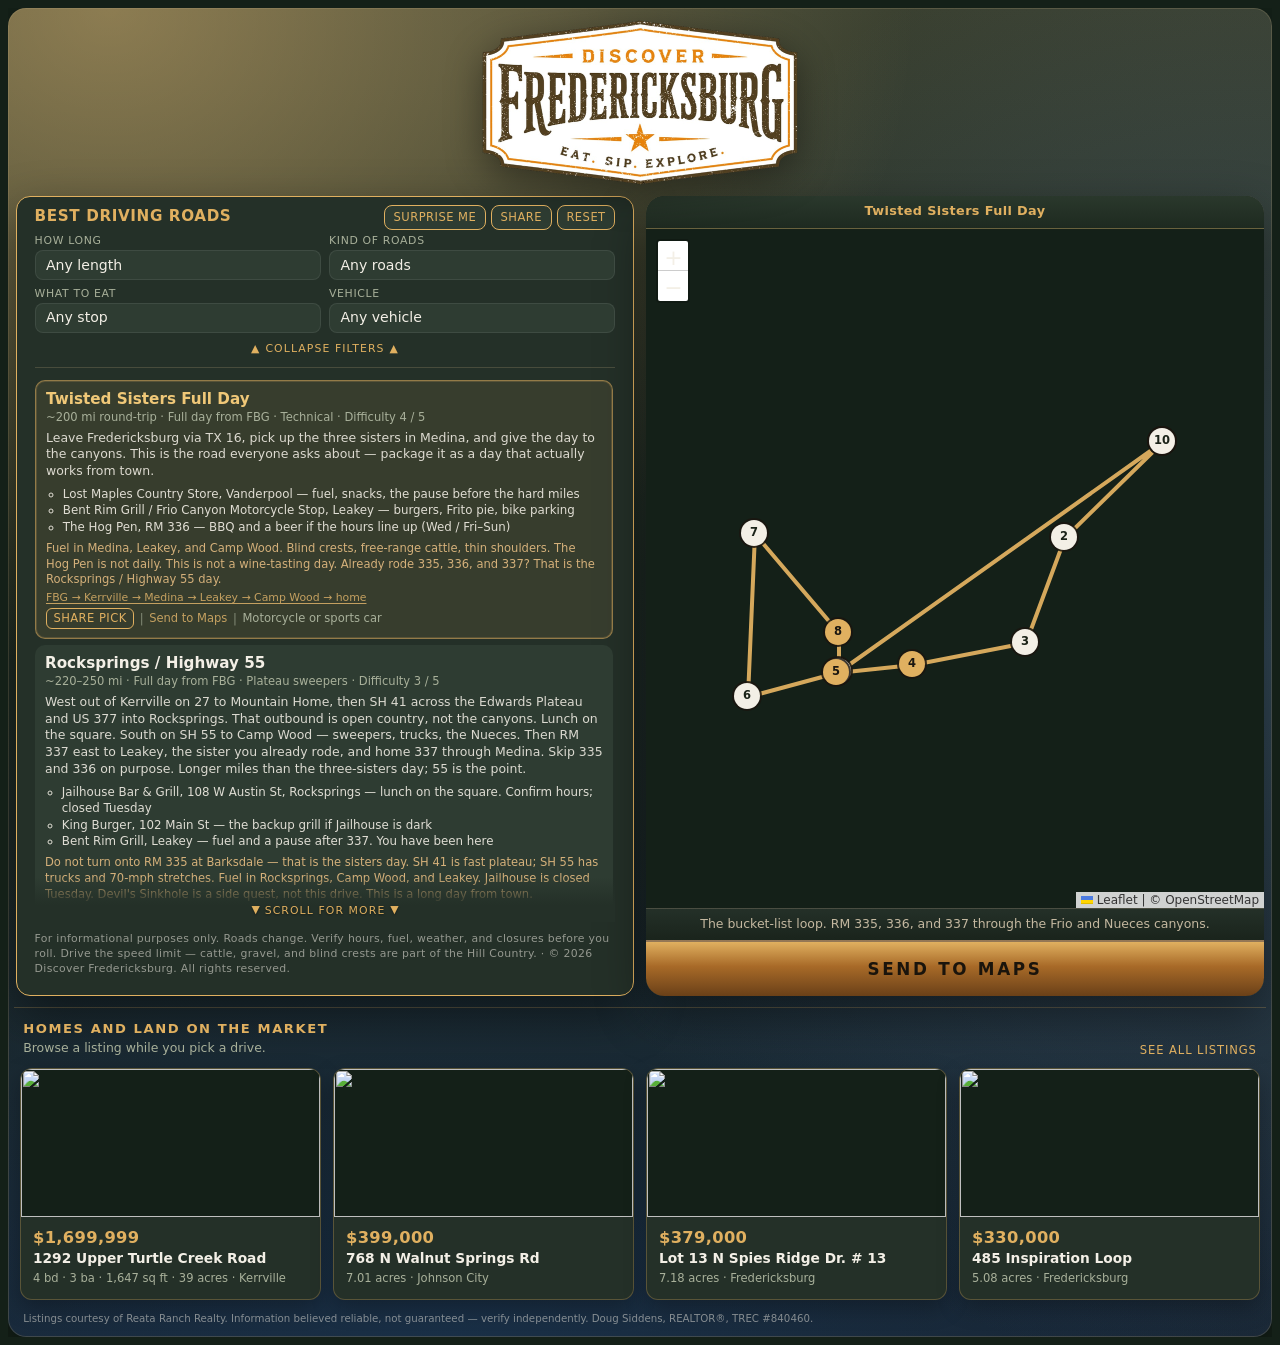
==== commit 7b6d3a21: "Show Doug's live Reata listings under the driving-roads finder. Co-authored-by: Cursor <cursoragent@" ====
--- a/docs/index.html
+++ b/docs/index.html
@@ -21,9 +21,9 @@
 
 </style>
 <link rel="stylesheet" href="vendor/leaflet/leaflet.css">
-<link rel="stylesheet" href="finder.css?_v=20260916-roads2">
+<link rel="stylesheet" href="finder.css?_v=20260916-roads4">
 <div id="fbg-finder-fit">
-<div id="fbg-drive-finder" data-embed-base="" data-embed-version="20260916-roads2">
+<div id="fbg-drive-finder" data-embed-base="" data-embed-version="20260916-roads4">
   <header class="finder-brand">
     <a class="finder-brand-home" href="https://discoverfbg.com/" aria-label="Discover Fredericksburg">
       <img src="assets/discover-fredericksburg.png?v=2" alt="Discover Fredericksburg" width="320" height="168">
@@ -281,6 +281,48 @@
       </div>
     </div>
   </div>
+  <section class="listings-row" id="fbg-listings" aria-label="Hill Country listings">
+  <div class="listings-head">
+    <div>
+      <h2>Homes and land on the market</h2>
+      <p class="listings-sub">Browse a listing while you pick a drive.</p>
+    </div>
+    <a class="listings-all" href="https://reataranchrealty.com/agents/doug-siddens" target="_blank" rel="noopener noreferrer">See all listings</a>
+  </div>
+  <div class="listings-scroller" id="listings-scroller"><a class="listings-card" href="https://reataranchrealty.com/properties/1292-upper-turtle-creek-road-kerrville-tx-us-78028-104861" target="_blank" rel="noopener noreferrer">
+<span class="listings-card-photo"><img src="https://dlajgvw9htjpb.cloudfront.net/cms/d35b0af8-248c-413b-b5f9-d720b12d0bc1/104861/-63956697460906087.jpg" alt="" width="480" height="300" loading="lazy"></span>
+<span class="listings-card-body">
+<span class="listings-card-price">$1,699,999</span>
+<span class="listings-card-name">1292 Upper Turtle Creek Road</span>
+<span class="listings-card-meta">4 bd · 3 ba · 1,647 sq ft · 39 acres · Kerrville</span>
+</span>
+</a>
+<a class="listings-card" href="https://reataranchrealty.com/properties/768-n-walnut-springs-rd-26-johnson-city-tx-us-78636-104869" target="_blank" rel="noopener noreferrer">
+<span class="listings-card-photo"><img src="https://dlajgvw9htjpb.cloudfront.net/cms/d35b0af8-248c-413b-b5f9-d720b12d0bc1/104869/7616229429245028948.jpg" alt="" width="480" height="300" loading="lazy"></span>
+<span class="listings-card-body">
+<span class="listings-card-price">$399,000</span>
+<span class="listings-card-name">768 N Walnut Springs Rd</span>
+<span class="listings-card-meta">7.01 acres · Johnson City</span>
+</span>
+</a>
+<a class="listings-card" href="https://reataranchrealty.com/properties/lot-13-n-spies-ridge-dr-13-fredericksburg-tx-us-78624-104868" target="_blank" rel="noopener noreferrer">
+<span class="listings-card-photo"><img src="https://dlajgvw9htjpb.cloudfront.net/cms/d35b0af8-248c-413b-b5f9-d720b12d0bc1/104868/-2563466783195693420.jpg" alt="" width="480" height="300" loading="lazy"></span>
+<span class="listings-card-body">
+<span class="listings-card-price">$379,000</span>
+<span class="listings-card-name">Lot 13 N Spies Ridge Dr. # 13</span>
+<span class="listings-card-meta">7.18 acres · Fredericksburg</span>
+</span>
+</a>
+<a class="listings-card" href="https://reataranchrealty.com/properties/485-inspiration-loop-103-fredericksburg-tx-us-78624-104862" target="_blank" rel="noopener noreferrer">
+<span class="listings-card-photo"><img src="https://dlajgvw9htjpb.cloudfront.net/cms/d35b0af8-248c-413b-b5f9-d720b12d0bc1/104862/-3877330182611693397.jpg" alt="" width="480" height="300" loading="lazy"></span>
+<span class="listings-card-body">
+<span class="listings-card-price">$330,000</span>
+<span class="listings-card-name">485 Inspiration Loop</span>
+<span class="listings-card-meta">5.08 acres · Fredericksburg</span>
+</span>
+</a></div>
+  <p class="listings-disclaimer">Listings courtesy of Reata Ranch Realty. Information believed reliable, not guaranteed — verify independently. Doug Siddens, REALTOR®, TREC #840460.</p>
+</section>
 </div>
 <script type="application/json" id="drive-routes">[{"id": "twisted-sisters", "name": "Twisted Sisters", "title": "Twisted Sisters Full Day", "tagline": "The bucket-list loop. RM 335, 336, and 337 through the Frio and Nueces canyons.", "miles": "~200 mi round-trip", "time": "full", "timeLabel": "Full day from FBG", "roads": "technical", "roadsLabel": "Technical", "eat": ["bbq", "mix"], "eatLabel": "BBQ / grill", "vehicle": ["motorcycle", "sports"], "vehicleLabel": "Motorcycle or sports car", "difficulty": "4 / 5", "description": "Leave Fredericksburg via TX 16, pick up the three sisters in Medina, and give the day to the canyons. This is the road everyone asks about \u2014 package it as a day that actually works from town.", "routeLabel": "FBG \u2192 Kerrville \u2192 Medina \u2192 Leakey \u2192 Camp Wood \u2192 home", "mapsUrl": "https://www.google.com/maps/dir/Fredericksburg,+TX/Medina,+TX/Leakey,+TX/Camp+Wood,+TX/Leakey,+TX/Fredericksburg,+TX", "stops": ["Lost Maples Country Store, Vanderpool \u2014 fuel, snacks, the pause before the hard miles", "Bent Rim Grill / Frio Canyon Motorcycle Stop, Leakey \u2014 burgers, Frito pie, bike parking", "The Hog Pen, RM 336 \u2014 BBQ and a beer if the hours line up (Wed / Fri\u2013Sun)"], "gotchas": "Fuel in Medina, Leakey, and Camp Wood. Blind crests, free-range cattle, thin shoulders. The Hog Pen is not daily. This is not a wine-tasting day. Already rode 335, 336, and 337? That is the Rocksprings / Highway 55 day.", "waypoints": [{"name": "Fredericksburg", "lat": 30.2752, "lng": -98.8717, "kind": "start"}, {"name": "Kerrville", "lat": 30.0474, "lng": -99.1403, "kind": "via"}, {"name": "Medina", "lat": 29.7966, "lng": -99.2464, "kind": "via"}, {"name": "Lost Maples Country Store", "lat": 29.7458, "lng": -99.557, "kind": "stop"}, {"name": "Bent Rim Grill, Leakey", "lat": 29.7255, "lng": -99.768, "kind": "stop"}, {"name": "Camp Wood", "lat": 29.6694, "lng": -100.0115, "kind": "via"}, {"name": "RM 335 & TX 41", "lat": 30.0578, "lng": -99.9918, "kind": "via"}, {"name": "The Hog Pen, RM 336", "lat": 29.821, "lng": -99.7625, "kind": "stop"}, {"name": "Leakey", "lat": 29.7288, "lng": -99.7614, "kind": "via"}, {"name": "Fredericksburg", "lat": 30.2752, "lng": -98.8717, "kind": "end"}]}, {"id": "rocksprings-55", "name": "Rocksprings / Highway 55", "title": "Rocksprings / Highway 55", "tagline": "The day after the sisters. SH 41 into Rocksprings, 55 down to Camp Wood, 337 back through Leakey.", "miles": "~220\u2013250 mi", "time": "full", "timeLabel": "Full day from FBG", "roads": "scenic", "roadsLabel": "Plateau sweepers", "eat": ["mix"], "eatLabel": "Small-town grill", "vehicle": ["motorcycle", "sports"], "vehicleLabel": "Motorcycle or sports car", "difficulty": "3 / 5", "description": "West out of Kerrville on 27 to Mountain Home, then SH 41 across the Edwards Plateau and US 377 into Rocksprings. That outbound is open country, not the canyons. Lunch on the square. South on SH 55 to Camp Wood \u2014 sweepers, trucks, the Nueces. Then RM 337 east to Leakey, the sister you already rode, and home 337 through Medina. Skip 335 and 336 on purpose. Longer miles than the three-sisters day; 55 is the point.", "routeLabel": "FBG \u2192 Kerrville \u2192 27 / 41 \u2192 Rocksprings \u2192 55 \u2192 Camp Wood \u2192 337 \u2192 Leakey \u2192 Medina \u2192 home", "mapsUrl": "https://www.google.com/maps/dir/Fredericksburg,+TX/Kerrville,+TX/Ingram,+TX/Mountain+Home,+TX/Rocksprings,+TX/Camp+Wood,+TX/Leakey,+TX/Medina,+TX/Fredericksburg,+TX", "stops": ["Jailhouse Bar & Grill, 108 W Austin St, Rocksprings \u2014 lunch on the square. Confirm hours; closed Tuesday", "King Burger, 102 Main St \u2014 the backup grill if Jailhouse is dark", "Bent Rim Grill, Leakey \u2014 fuel and a pause after 337. You have been here"], "gotchas": "Do not turn onto RM 335 at Barksdale \u2014 that is the sisters day. SH 41 is fast plateau; SH 55 has trucks and 70-mph stretches. Fuel in Rocksprings, Camp Wood, and Leakey. Jailhouse is closed Tuesday. Devil's Sinkhole is a side quest, not this drive. This is a long day from town.", "waypoints": [{"name": "Fredericksburg", "lat": 30.2752, "lng": -98.8717, "kind": "start"}, {"name": "Kerrville", "lat": 30.0474, "lng": -99.1403, "kind": "via"}, {"name": "Ingram", "lat": 30.0774, "lng": -99.2403, "kind": "via"}, {"name": "Mountain Home", "lat": 30.1784, "lng": -99.375, "kind": "via"}, {"name": "Jailhouse Bar & Grill, Rocksprings", "lat": 30.0167, "lng": -100.2081, "kind": "stop"}, {"name": "Camp Wood", "lat": 29.6694, "lng": -100.0115, "kind": "via"}, {"name": "Bent Rim Grill, Leakey", "lat": 29.7255, "lng": -99.768, "kind": "stop"}, {"name": "Lost Maples Country Store", "lat": 29.7458, "lng": -99.557, "kind": "via"}, {"name": "Medina", "lat": 29.7966, "lng": -99.2464, "kind": "via"}, {"name": "Fredericksburg", "lat": 30.2752, "lng": -98.8717, "kind": "end"}]}, {"id": "willow-city", "name": "Willow City Loop", "title": "Enchanted Rock + Willow City Loop", "tagline": "The local classic. FM 965 sweepers, granite, then the 13-mile Willow City ribbon.", "miles": "~99 mi loop", "time": "half", "timeLabel": "Half day, or full with a Llano lunch", "roads": "scenic", "roadsLabel": "Scenic sweepers", "eat": ["german", "mix"], "eatLabel": "FBG breakfast / lunch", "vehicle": ["motorcycle", "sports", "cruise"], "vehicleLabel": "Anything. Convertibles love it.", "difficulty": "2 / 5", "description": "North on FM 965 to Enchanted Rock, then the Willow City Loop and home via FM 1323 or TX 16. The drive you can do after coffee and still make dinner in town.", "routeLabel": "FBG \u2192 FM 965 \u2192 Enchanted Rock \u2192 Willow City Loop \u2192 home", "mapsUrl": "https://www.google.com/maps/dir/Fredericksburg,+TX/Enchanted+Rock+State+Natural+Area/Willow+City,+TX/Fredericksburg,+TX", "stops": ["Breakfast in Fredericksburg before you roll \u2014 spin the Restaurant Finder", "Enchanted Rock State Natural Area \u2014 stretch, granite, photos", "Back on Main for lunch, or push north to Cooper's in Llano if you want BBQ as the destination"], "gotchas": "Spring wildflower weekends turn Willow City into a parking lot. Private ranch land \u2014 stay on the pavement. Cattle, cattle guards, and low-water crossings. East on 1323 past 1631 is the Horseshoe Bay day, not a longer loop.", "waypoints": [{"name": "Fredericksburg", "lat": 30.2752, "lng": -98.8717, "kind": "start"}, {"name": "Enchanted Rock", "lat": 30.5066, "lng": -98.8189, "kind": "stop"}, {"name": "Willow City Loop", "lat": 30.401, "lng": -98.701, "kind": "stop"}, {"name": "Fredericksburg", "lat": 30.2752, "lng": -98.8717, "kind": "end"}]}, {"id": "llano-bbq", "name": "Llano BBQ Run", "title": "Llano BBQ Run", "tagline": "Willow City or TX 16 north, then Cooper's. The food is the destination; the road is the excuse.", "miles": "~80\u2013110 mi", "time": "half", "timeLabel": "Half to full day", "roads": "scenic", "roadsLabel": "Scenic", "eat": ["bbq"], "eatLabel": "BBQ", "vehicle": ["motorcycle", "sports", "cruise"], "vehicleLabel": "Any. Great club run.", "difficulty": "2 / 5", "description": "A Hill Country plate worth the tank of gas. Take TX 16 or peel onto Willow City, land in Llano for Cooper's, and roll home before dark.", "routeLabel": "FBG \u2192 TX 16 / Willow City \u2192 Llano \u2192 home", "mapsUrl": "https://www.google.com/maps/dir/Fredericksburg,+TX/Willow+City,+TX/Cooper's+Old+Time+Pit+Bar-B-Que,+Llano,+TX/Fredericksburg,+TX", "stops": ["Cooper's Old Time Pit Bar-B-Que, Llano \u2014 the pit stop that justifies the drive", "Optional square-side stroll in Llano before the return", "Evening pour back in Fredericksburg from the Bar Finder"], "gotchas": "Cooper's lines on weekends. Leave early or eat a late lunch. Confirm hours before you commit the whole day to brisket.", "waypoints": [{"name": "Fredericksburg", "lat": 30.2752, "lng": -98.8717, "kind": "start"}, {"name": "Willow City", "lat": 30.401, "lng": -98.701, "kind": "via"}, {"name": "Cooper's, Llano", "lat": 30.7593, "lng": -98.675, "kind": "stop"}, {"name": "Fredericksburg", "lat": 30.2752, "lng": -98.8717, "kind": "end"}]}, {"id": "medina-apples", "name": "Medina Apples", "title": "Medina Apple Country + 337 Warm-Up", "tagline": "Pie, cider country, and the friendliest sister. A taste of Twisted Sisters without the full commitment.", "miles": "~140 mi", "time": "full", "timeLabel": "Full day, easier pace", "roads": "technical", "roadsLabel": "Warm-up technical", "eat": ["pie", "mix"], "eatLabel": "Pie / cider", "vehicle": ["motorcycle", "sports"], "vehicleLabel": "Sports car or motorcycle", "difficulty": "3 / 5", "description": "TX 16 to Kerrville, then Medina for Love Creek / the Apple Store. Continue onto RM 337 toward Vanderpool if the group is up for it \u2014 turn around if they are not.", "routeLabel": "FBG \u2192 Kerrville \u2192 Medina \u2192 Vanderpool (optional) \u2192 home", "mapsUrl": "https://www.google.com/maps/dir/Fredericksburg,+TX/Kerrville,+TX/Medina,+TX/Lost+Maples+Country+Store,+Vanderpool,+TX/Fredericksburg,+TX", "stops": ["Love Creek Orchards / The Apple Store, Medina \u2014 pie and cider", "Lost Maples Country Store if you continue west", "Kerrville on the way home for a sit-down if the orchard is slammed"], "gotchas": "Orchard hours and seasonal fruit. RM 337 west of Vanderpool ramps up fast. Confirm the Apple Store is open before you sell the day as a pie run.", "waypoints": [{"name": "Fredericksburg", "lat": 30.2752, "lng": -98.8717, "kind": "start"}, {"name": "Kerrville", "lat": 30.0474, "lng": -99.1403, "kind": "via"}, {"name": "Love Creek / Apple Store", "lat": 29.7975, "lng": -99.248, "kind": "stop"}, {"name": "Lost Maples Country Store", "lat": 29.7458, "lng": -99.557, "kind": "stop"}, {"name": "Fredericksburg", "lat": 30.2752, "lng": -98.8717, "kind": "end"}]}, {"id": "luckenbach", "name": "Luckenbach", "title": "Luckenbach Backroads Afternoon", "tagline": "Short, pretty, and back in time for a brewery. The convertible cruise.", "miles": "~40\u201360 mi", "time": "half", "timeLabel": "Half day", "roads": "cruise", "roadsLabel": "Easy cruise", "eat": ["brewery", "mix"], "eatLabel": "Brewery", "vehicle": ["cruise", "sports"], "vehicleLabel": "Convertible, cruiser, family car", "difficulty": "1 / 5", "description": "South and southeast farm roads to Luckenbach, home on backroads instead of 290. Proves the finder can do more than canyon-carving.", "routeLabel": "FBG \u2192 Luckenbach \u2192 backroads home", "mapsUrl": "https://www.google.com/maps/dir/Fredericksburg,+TX/Luckenbach,+TX/Fredericksburg,+TX", "stops": ["Luckenbach Texas \u2014 the postcard stop, not the technical one", "Friday\u2013Sunday: Black Board Bar B Q is 15 minutes south on 1376 if you want lunch before the postcard", "Spin the Bar Finder for a brewery or beer garden once you are back"], "gotchas": "Weekend tour-bus energy at Luckenbach. Go early or on a weekday. Black Board in Sisterdale is Friday\u2013Sunday only.", "waypoints": [{"name": "Fredericksburg", "lat": 30.2752, "lng": -98.8717, "kind": "start"}, {"name": "Luckenbach", "lat": 30.1813, "lng": -98.7536, "kind": "stop"}, {"name": "Fredericksburg", "lat": 30.2752, "lng": -98.8717, "kind": "end"}]}, {"id": "tivydale-white-oak", "name": "Tivydale / White Oak", "title": "Tivydale to Cafe at The Ridge", "tagline": "Tivydale to White Oak to 783. The short twisty lunch. Same roads home.", "miles": "~55 mi", "time": "half", "timeLabel": "Short lunch run", "roads": "scenic", "roadsLabel": "Twisty ranch roads", "eat": ["mix"], "eatLabel": "Cafe lunch", "vehicle": ["motorcycle", "sports", "cruise"], "vehicleLabel": "Motorcycle, sports car, or convertible", "difficulty": "2 / 5", "description": "West out of town on Tivydale \u2014 FM 2093 \u2014 then White Oak Road, the ribbon that packs the turns into a few miles. Land on South Ranch Road 783 at Cafe at The Ridge: scratch comfort food, patio, bakery next door. Come home the same way. Those ranch roads are why you came, and they are still the fastest twisty pavement back. 16 to Kerrville is the cheat. Harper and 290 are the long way around, not a clever loop. Keep it short and sweet \u2014 this is the time-crunch carve, not a half-day wander.", "routeLabel": "FBG \u2192 Tivydale / 2093 \u2192 White Oak \u2192 RM 783 \u2192 Cafe at The Ridge \u2192 same roads home", "mapsUrl": "https://www.google.com/maps/dir/Fredericksburg,+TX/30.24472,-99.05367/30.22127,-99.09684/30.18102,-99.20165/Cafe+at+the+Ridge,+13439+S+Ranch+Road+783,+Kerrville,+TX/30.18102,-99.20165/30.22127,-99.09684/30.24472,-99.05367/Fredericksburg,+TX", "stops": ["White Oak Road \u2014 the twisty cut. Stay on it; 2093 west to Harper is not this drive", "Cafe at The Ridge, 13439 S Ranch Rd 783 \u2014 lunch. Closed Monday; Tuesday\u2013Thursday opens at 11", "Wild Flour Bakery next door \u2014 pie and coffee if the table wants a lighter stop"], "gotchas": "Cafe is closed Monday. Tuesday\u2013Thursday lunch starts at 11; Friday\u2013Sunday they open at 8. Maps will offer 16 to Kerrville \u2014 decline. Thin ranch pavement, cattle, no services once you leave town. Do not turn north on 783 to Harper. Bandera on 16 and Hunt on 27 are other drives, not the way home.", "waypoints": [{"name": "Fredericksburg", "lat": 30.2752, "lng": -98.8717, "kind": "start"}, {"name": "Tivydale Rd & White Oak", "lat": 30.2447, "lng": -99.0537, "kind": "via"}, {"name": "White Oak Road", "lat": 30.2213, "lng": -99.0968, "kind": "via"}, {"name": "White Oak & RM 783", "lat": 30.181, "lng": -99.2017, "kind": "via"}, {"name": "Cafe at The Ridge", "lat": 30.1462, "lng": -99.1588, "kind": "stop"}, {"name": "White Oak & RM 783", "lat": 30.181, "lng": -99.2017, "kind": "via"}, {"name": "White Oak Road", "lat": 30.2213, "lng": -99.0968, "kind": "via"}, {"name": "Tivydale Rd & White Oak", "lat": 30.2447, "lng": -99.0537, "kind": "via"}, {"name": "Fredericksburg", "lat": 30.2752, "lng": -98.8717, "kind": "end"}]}, {"id": "blanco-bbq", "name": "Blanco BBQ", "title": "Luckenbach to Blanco BBQ", "tagline": "Postcard Luckenbach, then RM 1888 to the Blanco square. Old 300 for lunch. Home on 1623 and 2721.", "miles": "~80\u2013100 mi", "time": "half", "timeLabel": "Half day", "roads": "scenic", "roadsLabel": "Scenic backroads", "eat": ["bbq", "mix"], "eatLabel": "BBQ / square", "vehicle": ["motorcycle", "sports", "cruise"], "vehicleLabel": "Any. Convertibles and club runs.", "difficulty": "2 / 5", "description": "South to Luckenbach for the glance, then RM 1888 \u2014 River Road \u2014 the 16 miles of sweepers that motorcycle and sports-car people already know. Land on the Blanco square at Old 300 BBQ. Redbud Cafe is next door if the table wants a Reuben instead. Come home on RM 1623 along the Blanco River through Stonewall, then RM 2721 into Fredericksburg. That return is the point. Do not bail onto 290.", "routeLabel": "FBG \u2192 Luckenbach \u2192 RM 1888 \u2192 Blanco \u2192 1623 \u2192 2721 \u2192 home", "mapsUrl": "https://www.google.com/maps/dir/Fredericksburg,+TX/Luckenbach,+TX/Old+300+BBQ,+318+4th+Street,+Blanco,+TX/Stonewall,+TX/Fredericksburg,+TX", "stops": ["Luckenbach \u2014 the postcard pause, then keep rolling. Lunch is in Blanco", "Old 300 BBQ, 318 4th St \u2014 brisket on the courthouse square. Open daily; Sunday closes at 3", "Redbud Cafe on the square \u2014 the Reuben if the group is not in a BBQ mood"], "gotchas": "Sunday Old 300 closes at 3. Weekend Luckenbach tour buses \u2014 go through early. RM 1888 is quiet ranch road, not a canyon. The 1623 / 2721 return skips the 290 wine trail; do not cheat it.", "waypoints": [{"name": "Fredericksburg", "lat": 30.2752, "lng": -98.8717, "kind": "start"}, {"name": "Luckenbach", "lat": 30.1813, "lng": -98.7536, "kind": "via"}, {"name": "RM 1888 River Road", "lat": 30.1141, "lng": -98.6515, "kind": "via"}, {"name": "Old 300 BBQ, Blanco", "lat": 30.0977, "lng": -98.4207, "kind": "stop"}, {"name": "RM 1623", "lat": 30.1284, "lng": -98.5076, "kind": "via"}, {"name": "Stonewall", "lat": 30.2359, "lng": -98.6646, "kind": "via"}, {"name": "RM 2721 & 1623", "lat": 30.278, "lng": -98.662, "kind": "via"}, {"name": "Fredericksburg", "lat": 30.2752, "lng": -98.8717, "kind": "end"}]}, {"id": "pedernales", "name": "Pedernales Cruise", "title": "Pedernales River Cruise", "tagline": "Ranch Road 1 along the river, LBJ country, Hye. Scenic, not spicy.", "miles": "~50\u201370 mi", "time": "half", "timeLabel": "Half day", "roads": "cruise", "roadsLabel": "River scenic", "eat": ["german", "mix"], "eatLabel": "FBG dinner", "vehicle": ["cruise", "sports", "motorcycle"], "vehicleLabel": "Any. Morning or golden-hour cruise.", "difficulty": "1 / 5", "description": "East toward Stonewall, peel onto Ranch Road 1 along the Pedernales, through LBJ country and Hye. A scenic loop for mixed groups who will not enjoy Twisted Sisters.", "routeLabel": "FBG \u2192 Ranch Road 1 \u2192 LBJ / Hye \u2192 home", "mapsUrl": "https://www.google.com/maps/dir/Fredericksburg,+TX/Lyndon+B.+Johnson+State+Park+and+Historic+Site/Hye,+TX/Fredericksburg,+TX", "stops": ["LBJ State Park & Historic Site \u2014 stretch and a view", "Hye \u2014 a quick stop, then decide if you want wine-trail traffic or backroads home", "Dinner back in Fredericksburg from the Restaurant Finder"], "gotchas": "290 wine-trail congestion on Saturdays. Ranch Road 1 is the point; 290 is the compromise.", "waypoints": [{"name": "Fredericksburg", "lat": 30.2752, "lng": -98.8717, "kind": "start"}, {"name": "LBJ State Park", "lat": 30.2407, "lng": -98.6274, "kind": "stop"}, {"name": "Hye", "lat": 30.2472, "lng": -98.5836, "kind": "stop"}, {"name": "Fredericksburg", "lat": 30.2752, "lng": -98.8717, "kind": "end"}]}, {"id": "johnson-city-2721", "name": "Johnson City 2721", "title": "2721 to Johnson City", "tagline": "RM 2721, 1320, and 1323 instead of 290. Lunch on the Johnson City square. Same roads home.", "miles": "~70\u201380 mi", "time": "half", "timeLabel": "Half day", "roads": "scenic", "roadsLabel": "Scenic sweepers", "eat": ["brewery", "mix"], "eatLabel": "Brewpub / square", "vehicle": ["motorcycle", "sports", "cruise"], "vehicleLabel": "Any. Convertibles and club runs.", "difficulty": "2 / 5", "description": "East on RM 2721 \u2014 pick it up off 1631 out of town \u2014 the sweeper that parallels 290 without the tasting-room traffic. Left on RM 1320 at Post Oak, right on RM 1323 at Sandy, right on 281 into Johnson City. Pecan Street Brewing on the courthouse square is the lunch. Proof & Cooper and Hill Country Cupboard are walking distance if the table wants a different plate. Come home the same way. Those three ranch roads are why you came, and they are still the best pavement back. 290 is the cheat. 1623 through Blanco, 1323 west to Willow City, and 1631 all the way to Althaus Davis / Horseshoe Bay are other drives from town, not a clever loop.", "routeLabel": "FBG \u2192 2721 \u2192 1320 \u2192 1323 \u2192 281 \u2192 Johnson City \u2192 same roads home", "mapsUrl": "https://www.google.com/maps/dir/Fredericksburg,+TX/30.30662,-98.56645/Sandy,+TX/Pecan+Street+Brewing,+106+East+Pecan+Drive,+Johnson+City,+TX/Sandy,+TX/30.30662,-98.56645/Fredericksburg,+TX", "stops": ["RM 2721 at Post Oak \u2014 left onto 1320 toward Sandy. Stay off 290", "Pecan Street Brewing, 106 E Pecan Dr \u2014 brewpub on the square. Open daily; Wednesday closes at 3", "Proof & Cooper or Hill Country Cupboard \u2014 the other square plates if the group splits"], "gotchas": "Pecan Street closes at 3 on Wednesday. Maps will offer 290 both directions \u2014 decline. Ranch traffic and hidden driveways on 2721. The 281 stub is just the last two miles into town. Bryan's on 290 is dinner-only, not this lunch. Stay on 2721 once you peel off 1631 \u2014 the rest of 1631 to 1323 is the Horseshoe Bay day.", "waypoints": [{"name": "Fredericksburg", "lat": 30.2752, "lng": -98.8717, "kind": "start"}, {"name": "RM 2721, Post Oak", "lat": 30.3066, "lng": -98.5664, "kind": "via"}, {"name": "RM 2721 & 1320", "lat": 30.3052, "lng": -98.541, "kind": "via"}, {"name": "Sandy", "lat": 30.3608, "lng": -98.4695, "kind": "via"}, {"name": "RM 1323 & US 281", "lat": 30.314, "lng": -98.3917, "kind": "via"}, {"name": "Pecan Street Brewing", "lat": 30.2775, "lng": -98.4113, "kind": "stop"}, {"name": "RM 1323 & US 281", "lat": 30.314, "lng": -98.3917, "kind": "via"}, {"name": "Sandy", "lat": 30.3608, "lng": -98.4695, "kind": "via"}, {"name": "RM 2721, Post Oak", "lat": 30.3066, "lng": -98.5664, "kind": "via"}, {"name": "Fredericksburg", "lat": 30.2752, "lng": -98.8717, "kind": "end"}]}, {"id": "horseshoe-bay-althaus", "name": "Horseshoe Bay", "title": "Althaus Davis to Horseshoe Bay", "tagline": "1631 to 1323 to Althaus Davis. Lake-view lunch in Cottonwood Shores. Same ranch roads home.", "miles": "~90 mi", "time": "half", "timeLabel": "Half day", "roads": "scenic", "roadsLabel": "Scenic ranch roads", "eat": ["mix"], "eatLabel": "Lake-view lunch", "vehicle": ["motorcycle", "sports", "cruise"], "vehicleLabel": "Motorcycle, sports car, or convertible", "difficulty": "3 / 5", "description": "Stay on RM 1631 all the way out of town \u2014 do not peel onto 2721. That is the Johnson City day. Short east on 1323, then Althaus Davis (CR 310), paved through since about 2021 to RM 3347. 3347 to 962, north to 71, 2147 into Cottonwood Shores / Horseshoe Bay. Bay View Restaurant is the lake-view lunch. Julie's Cocina is next door if you want Mexican or Bay View is dark. Come home the same way. Those ranch roads are why you came, and they are still the best pavement back. 290 and 281 are the cheat. Willow City Loop is the other 1323 day. If you want a loop instead of an out-and-back, 281 south to 1323 west the long way to 1631 stays off 290 \u2014 more highway, less Althaus Davis, not twistier.", "routeLabel": "FBG \u2192 1631 \u2192 1323 \u2192 Althaus Davis \u2192 3347 \u2192 962 \u2192 71 / 2147 \u2192 Horseshoe Bay \u2192 same roads home", "mapsUrl": "https://www.google.com/maps/dir/Fredericksburg,+TX/30.34325,-98.70298/30.39071,-98.62701/30.49727,-98.43958/30.53666,-98.44303/Bay+View+Restaurant+%26+Bar,+4401+Cottonwood+Drive,+Cottonwood+Shores,+TX/30.53666,-98.44303/30.49727,-98.43958/30.39071,-98.62701/30.34325,-98.70298/Fredericksburg,+TX", "stops": ["RM 1631 to 1323 \u2014 stay on 1631. 2721 is the Johnson City day", "Althaus Davis Rd (CR 310) \u2014 the paved ranch cut onto RM 3347", "Bay View Restaurant, 4401 Cottonwood Dr \u2014 lake view. Closed Tuesday", "Julie's Cocina, 4319 FM 2147 \u2014 Mexican next door. Tuesday play; Sunday lunch ends 1:30"], "gotchas": "Bay View is closed Tuesday. Julie's is open Tuesday and closes 1:30 on Sunday. No fuel on 1631, Althaus Davis, or 3347 \u2014 fill in town and at the lake. Cattle and thin county pavement. Maps will offer 16 or 290 \u2014 decline. Do not turn 2721. Do not go west on 1323 into Willow City Loop. 962 east of Round Mountain is Hamilton Pool / Austin, not home.", "waypoints": [{"name": "Fredericksburg", "lat": 30.2752, "lng": -98.8717, "kind": "start"}, {"name": "RM 1631", "lat": 30.3433, "lng": -98.703, "kind": "via"}, {"name": "RM 1323 & Althaus Davis", "lat": 30.3907, "lng": -98.627, "kind": "via"}, {"name": "RM 3347 & RM 962", "lat": 30.4973, "lng": -98.4396, "kind": "via"}, {"name": "RM 962 & SH 71", "lat": 30.5367, "lng": -98.443, "kind": "via"}, {"name": "Bay View Restaurant", "lat": 30.5501, "lng": -98.3328, "kind": "stop"}, {"name": "RM 962 & SH 71", "lat": 30.5367, "lng": -98.443, "kind": "via"}, {"name": "RM 3347 & RM 962", "lat": 30.4973, "lng": -98.4396, "kind": "via"}, {"name": "RM 1323 & Althaus Davis", "lat": 30.3907, "lng": -98.627, "kind": "via"}, {"name": "RM 1631", "lat": 30.3433, "lng": -98.703, "kind": "via"}, {"name": "Fredericksburg", "lat": 30.2752, "lng": -98.8717, "kind": "end"}]}, {"id": "devils-backbone", "name": "Devil's Backbone", "title": "Devil's Backbone Full Day", "tagline": "RM 32's limestone ridge east of Blanco. The famous bit is short. The day is the loop from FBG.", "miles": "~140\u2013160 mi", "time": "full", "timeLabel": "Full day from FBG", "roads": "scenic", "roadsLabel": "Scenic ridge", "eat": ["mix"], "eatLabel": "Wimberley lunch", "vehicle": ["motorcycle", "sports", "cruise"], "vehicleLabel": "Motorcycle, sports car, or convertible", "difficulty": "2 / 5", "description": "South on 1376 past Luckenbach \u2014 keep rolling \u2014 then RM 473 toward Kendalia and onto RM 32. That is the Devil's Backbone: a few miles of ridge between Fischer and Wimberley, not a canyon. Pull off at the overlook. The tavern is a honky-tonk pause, not lunch. Eat in Wimberley, then home on 2325 and 165 through Blanco, 1623 and 2721 into Fredericksburg. This is not the Blanco BBQ day and it is not a 290 transfer. Skip FM 306 around Canyon Lake.", "routeLabel": "FBG \u2192 1376 \u2192 473 \u2192 RM 32 \u2192 Wimberley \u2192 2325 \u2192 165 \u2192 Blanco \u2192 1623 \u2192 2721 \u2192 home", "mapsUrl": "https://www.google.com/maps/dir/Fredericksburg,+TX/Luckenbach,+TX/Sisterdale,+TX/30.0488,-98.3531/29.9330,-98.1653/The+Leaning+Pear,+111+River+Road,+Wimberley,+TX/Blanco,+TX/30.278,-98.662/Fredericksburg,+TX", "stops": ["Devil's Backbone Overlook, RM 32 \u2014 the pull-off and the view. That is the reason for the extra miles", "Devil's Backbone Tavern, 4041 FM 32, Fischer \u2014 honky-tonk pause. No kitchen; restaurant next door", "The Leaning Pear, 111 River Rd, Wimberley \u2014 lunch Wednesday\u2013Sunday. The square if Pear is dark Monday\u2013Tuesday"], "gotchas": "The famous ridge is a couple of miles \u2014 do not sell it as Twisted Sisters. Weekend motorcycle and Wimberley traffic. The tavern does not serve food. Leaning Pear is closed Monday\u2013Tuesday; eat on the Wimberley square or grab Old 300 on the Blanco pass-through. Do not drop onto FM 306 / Canyon Lake. Glance Blanco; do not turn this into the BBQ day.", "waypoints": [{"name": "Fredericksburg", "lat": 30.2752, "lng": -98.8717, "kind": "start"}, {"name": "Luckenbach", "lat": 30.1813, "lng": -98.7536, "kind": "via"}, {"name": "Sisterdale", "lat": 29.9757, "lng": -98.7216, "kind": "via"}, {"name": "RM 32 west", "lat": 30.0488, "lng": -98.3531, "kind": "via"}, {"name": "Fischer / Backbone Tavern", "lat": 29.9701, "lng": -98.2381, "kind": "via"}, {"name": "Devil's Backbone Overlook", "lat": 29.933, "lng": -98.1653, "kind": "stop"}, {"name": "The Leaning Pear, Wimberley", "lat": 29.9963, "lng": -98.0996, "kind": "stop"}, {"name": "RM 165", "lat": 30.1131, "lng": -98.3157, "kind": "via"}, {"name": "Blanco", "lat": 30.1007, "lng": -98.4221, "kind": "via"}, {"name": "RM 1623", "lat": 30.1284, "lng": -98.5076, "kind": "via"}, {"name": "RM 2721 & 1623", "lat": 30.278, "lng": -98.662, "kind": "via"}, {"name": "Fredericksburg", "lat": 30.2752, "lng": -98.8717, "kind": "end"}]}, {"id": "hunt-39", "name": "Hunt TX 39", "title": "Hunt + Guadalupe River Cruise", "tagline": "TX 39 along the river to Hunt, then Black Board Bar B Q in Sisterdale on the way home.", "miles": "~90\u2013110 mi", "time": "half", "timeLabel": "Half day", "roads": "cruise", "roadsLabel": "River cruise", "eat": ["bbq", "mix"], "eatLabel": "BBQ", "vehicle": ["motorcycle", "sports", "cruise"], "vehicleLabel": "Any. Convertibles love it.", "difficulty": "1 / 5", "description": "West out of Kerrville on the Guadalupe to Ingram and Hunt \u2014 camps, cypress, and a road that follows the water. Turn around at Hunt and come home on 27 through Center Point and Comfort, then RM 473 into Sisterdale for Black Board Bar B Q. That is the lunch, and it is worth timing the river for. Backroads into Fredericksburg after. Luckenbach is a glance on 1376 if you still want it.", "routeLabel": "FBG \u2192 Kerrville \u2192 Hunt \u2192 Comfort \u2192 Black Board, Sisterdale \u2192 home", "mapsUrl": "https://www.google.com/maps/dir/Fredericksburg,+TX/Kerrville,+TX/Hunt,+TX/Center+Point,+TX/Comfort,+TX/Black+Board+Bar+B+Q,+Sisterdale,+TX/Fredericksburg,+TX", "stops": ["Hunt Store / the river pull-off \u2014 the turnaround, not a lunch destination", "Black Board Bar B Q, Sisterdale \u2014 craft brisket on the way home. One of the best plates in the Hill Country", "Backroads into FBG on 1376 \u2014 Luckenbach is optional if you still have daylight"], "gotchas": "Black Board is Friday\u2013Sunday for BBQ (Thursday is burger night). Closed Monday\u2013Wednesday. Confirm hours; they sell out. Summer camp and tube traffic on 39. Crider's is evening / seasonal, not midday. Do not drop onto RM 1340 unless you want low-water crossings.", "waypoints": [{"name": "Fredericksburg", "lat": 30.2752, "lng": -98.8717, "kind": "start"}, {"name": "Kerrville", "lat": 30.0474, "lng": -99.1403, "kind": "via"}, {"name": "Ingram", "lat": 30.0774, "lng": -99.2403, "kind": "via"}, {"name": "Hunt", "lat": 30.0708, "lng": -99.3378, "kind": "stop"}, {"name": "Center Point", "lat": 29.9444, "lng": -99.0342, "kind": "via"}, {"name": "Comfort", "lat": 29.9674, "lng": -98.905, "kind": "via"}, {"name": "Black Board Bar B Q", "lat": 29.9678, "lng": -98.7179, "kind": "stop"}, {"name": "Fredericksburg", "lat": 30.2752, "lng": -98.8717, "kind": "end"}]}, {"id": "apache-comfort", "name": "Apache Gun Range", "title": "Apache Indoor Range + High's in Comfort", "tagline": "Indoor gun range in Comfort, then High's for lunch. Same ranch roads home.", "miles": "~85\u201395 mi", "time": "half", "timeLabel": "Half day", "roads": "cruise", "roadsLabel": "Easy cruise", "eat": ["mix"], "eatLabel": "Cafe lunch", "vehicle": ["motorcycle", "sports", "cruise"], "vehicleLabel": "Any. Convertibles and club runs.", "difficulty": "1 / 5", "description": "This is a gun-range day. South on 1376 through Luckenbach \u2014 glance, keep rolling \u2014 then RM 473 into Comfort. The last couple of miles are I-10 frontage to Apache Rifleworks: a 25-yard indoor pistol and rifle range. Bring your own, or call ahead if you need to rent one. After the lanes, back into town for High's Cafe on High Street \u2014 sandwiches, soup, the Comfort lunch people actually drive for. Come home the same ranch roads. US 87 is the cheat. 16 to Kerrville and I-10 is the other one.", "routeLabel": "FBG \u2192 1376 \u2192 Sisterdale \u2192 Apache gun range \u2192 High's, Comfort \u2192 same roads home", "mapsUrl": "https://www.google.com/maps/dir/Fredericksburg,+TX/Luckenbach,+TX/Sisterdale,+TX/Apache+Rifleworks,+50502+Interstate+10+West,+Comfort,+TX/High's+Cafe+%26+Store,+726+High+Street,+Comfort,+TX/Sisterdale,+TX/Luckenbach,+TX/Fredericksburg,+TX", "stops": ["RM 1376 through Luckenbach \u2014 the glance, then keep rolling. Lunch is in Comfort", "Apache Rifleworks indoor gun range, 50502 I-10 W, Comfort \u2014 25-yard pistol and rifle. Closed Sunday\u2013Monday. Call ahead to rent a gun if you do not have your own", "High's Cafe & Store, 726 High St \u2014 sandwiches and soup on High Street. Closed Monday\u2013Tuesday"], "gotchas": "The day that does both is Wednesday\u2013Saturday. Apache is closed Sunday\u2013Monday; the range runs 10\u20135 Tuesday\u2013Saturday. High's is closed Monday\u2013Tuesday and shuts at 5, so shoot first. No gun of your own? Call Apache first (210-972-3607) to rent one. Lanes get reserved for private events. No shotguns, no open-toe shoes; eye and ear protection rent there. Maps will offer 87 both ways \u2014 decline. This is not the Hunt river day. Black Board in Sisterdale is Friday\u2013Sunday if High's is slammed.", "waypoints": [{"name": "Fredericksburg", "lat": 30.2752, "lng": -98.8717, "kind": "start"}, {"name": "Luckenbach", "lat": 30.1813, "lng": -98.7536, "kind": "via"}, {"name": "Sisterdale / RM 473", "lat": 29.9796, "lng": -98.7229, "kind": "via"}, {"name": "RM 473", "lat": 29.978, "lng": -98.812, "kind": "via"}, {"name": "Apache Indoor Gun Range", "lat": 29.94305, "lng": -98.87183, "kind": "stop"}, {"name": "High's Cafe & Store", "lat": 29.96682, "lng": -98.90678, "kind": "stop"}, {"name": "RM 473", "lat": 29.978, "lng": -98.812, "kind": "via"}, {"name": "Sisterdale / RM 473", "lat": 29.9796, "lng": -98.7229, "kind": "via"}, {"name": "Luckenbach", "lat": 30.1813, "lng": -98.7536, "kind": "via"}, {"name": "Fredericksburg", "lat": 30.2752, "lng": -98.8717, "kind": "end"}]}, {"id": "bandera-16", "name": "Bandera TX 16", "title": "Kerrville to Bandera on 16", "tagline": "The sweeper they mean by Highway 16. Medina as a via, Bandera for lunch, home on 173.", "miles": "~110\u2013130 mi", "time": "half", "timeLabel": "Half to full day", "roads": "scenic", "roadsLabel": "Sweepers", "eat": ["mix", "pie"], "eatLabel": "Diner / mix", "vehicle": ["motorcycle", "sports", "cruise"], "vehicleLabel": "Sports car, motorcycle, or convertible", "difficulty": "3 / 5", "description": "TX 16 south through Kerrville and Medina is the Hill Country 16 \u2014 sweepers, river crossings, ranch country \u2014 not the connector back to town. Land in Bandera, the Cowboy Capital, for lunch. Come home on 173 past Camp Verde so you are not retracing the same pavement. Skip the long orchard stop; that is the Medina pie day.", "routeLabel": "FBG \u2192 Kerrville \u2192 Medina \u2192 Bandera \u2192 Camp Verde \u2192 home", "mapsUrl": "https://www.google.com/maps/dir/Fredericksburg,+TX/Kerrville,+TX/Medina,+TX/Bandera,+TX/Camp+Verde+General+Store/Fredericksburg,+TX", "stops": ["Medina \u2014 fuel and a wave at the Apple Store, then keep rolling", "O.S.T. Restaurant, Bandera \u2014 diner plates in the Cowboy Capital (check hours; Tue/Wed close early)", "Camp Verde General Store on 173 \u2014 the historic pause on the way home"], "gotchas": "Bandera weekends are cowboy-tourism busy. O.S.T. is not a late lunch on Tuesday or Wednesday. 16 has blind curves and ranch traffic. Do not turn this into the 337 / Lost Maples day.", "waypoints": [{"name": "Fredericksburg", "lat": 30.2752, "lng": -98.8717, "kind": "start"}, {"name": "Kerrville", "lat": 30.0474, "lng": -99.1403, "kind": "via"}, {"name": "Medina", "lat": 29.7966, "lng": -99.2464, "kind": "via"}, {"name": "O.S.T., Bandera", "lat": 29.7266, "lng": -99.0739, "kind": "stop"}, {"name": "Camp Verde General Store", "lat": 29.8939, "lng": -99.1047, "kind": "stop"}, {"name": "Fredericksburg", "lat": 30.2752, "lng": -98.8717, "kind": "end"}]}, {"id": "lost-maples", "name": "Lost Maples", "title": "Lost Maples Fall Color", "tagline": "The seasonal scenic. Vanderpool, Sabinal Canyon, and a country-store pause.", "miles": "~160 mi", "time": "full", "timeLabel": "Full day", "roads": "scenic", "roadsLabel": "Seasonal scenic", "eat": ["pie", "mix"], "eatLabel": "Country store", "vehicle": ["motorcycle", "sports", "cruise"], "vehicleLabel": "Any, best in fall", "difficulty": "3 / 5", "description": "When the bigtooth maples turn, this becomes the Hill Country drive people plan weekends around. Same corridor as the sisters, different reason to go \u2014 color, not curves.", "routeLabel": "FBG \u2192 Medina \u2192 Lost Maples SNA \u2192 home", "mapsUrl": "https://www.google.com/maps/dir/Fredericksburg,+TX/Medina,+TX/Lost+Maples+State+Natural+Area/Fredericksburg,+TX", "stops": ["Lost Maples State Natural Area \u2014 the color is the destination", "Lost Maples Country Store \u2014 fuel and a pause", "Medina pie on the way out or back"], "gotchas": "Peak color weekends fill the park and the road. Check foliage reports. Summer heat makes this a dawn start for motorcycles.", "waypoints": [{"name": "Fredericksburg", "lat": 30.2752, "lng": -98.8717, "kind": "start"}, {"name": "Medina", "lat": 29.7966, "lng": -99.2464, "kind": "via"}, {"name": "Lost Maples SNA", "lat": 29.8139, "lng": -99.5844, "kind": "stop"}, {"name": "Lost Maples Country Store", "lat": 29.7458, "lng": -99.557, "kind": "stop"}, {"name": "Fredericksburg", "lat": 30.2752, "lng": -98.8717, "kind": "end"}]}]</script>
   <div class="share-modal" id="share-modal" hidden>
@@ -297,7 +339,7 @@
   </div>
 </div>
 <script src="vendor/leaflet/leaflet.js"></script>
-<script src="finder.js?_v=20260916-roads2" defer></script>
+<script src="finder.js?_v=20260916-roads4" defer></script>
   </div>
 </body>
 </html>
--- a/docs/finder.css
+++ b/docs/finder.css
@@ -968,3 +968,133 @@
     height: var(--spinner-h, 800px);
   }
 }
+#fbg-drive-finder .listings-row {
+  margin-top: 0.7rem;
+  padding: 0.85rem 0.35rem 0.15rem;
+  border-top: 1px solid rgba(224, 176, 96, 0.28);
+}
+#fbg-drive-finder .listings-row[hidden] {
+  display: none;
+}
+#fbg-drive-finder .listings-head {
+  display: flex;
+  align-items: flex-end;
+  justify-content: space-between;
+  gap: 0.75rem;
+  margin-bottom: 0.7rem;
+  padding: 0 0.2rem;
+}
+#fbg-drive-finder .listings-head h2 {
+  font-size: 0.82rem;
+  font-weight: 800;
+  letter-spacing: 0.12em;
+  text-transform: uppercase;
+  color: #e0b060;
+}
+#fbg-drive-finder .listings-sub {
+  margin-top: 0.22rem;
+  font-size: 0.78rem;
+  line-height: 1.35;
+  color: var(--muted);
+}
+#fbg-drive-finder .listings-all {
+  flex: none;
+  font-size: 0.72rem;
+  letter-spacing: 0.08em;
+  text-transform: uppercase;
+  color: #e0b060;
+  text-decoration: none;
+  white-space: nowrap;
+}
+#fbg-drive-finder .listings-all:hover,
+#fbg-drive-finder .listings-all:focus-visible {
+  color: #f0c878;
+  text-decoration: underline;
+}
+#fbg-drive-finder .listings-scroller {
+  display: grid;
+  grid-template-columns: repeat(auto-fit, minmax(220px, 1fr));
+  gap: 0.75rem;
+}
+#fbg-drive-finder .listings-card {
+  display: flex;
+  flex-direction: column;
+  min-width: 0;
+  overflow: hidden;
+  border-radius: 12px;
+  background: var(--bg-1);
+  border: 1px solid rgba(224, 176, 96, 0.28);
+  text-decoration: none;
+  color: inherit;
+  box-shadow: 0 8px 22px rgba(0, 0, 0, 0.28);
+}
+#fbg-drive-finder .listings-card:hover,
+#fbg-drive-finder .listings-card:focus-visible {
+  border-color: #e0b060;
+  filter: brightness(1.05);
+}
+#fbg-drive-finder .listings-card:focus-visible {
+  outline: 2px solid #e0b060;
+  outline-offset: 2px;
+}
+#fbg-drive-finder .listings-card-photo {
+  display: block;
+  height: 148px;
+  background: #142018;
+  overflow: hidden;
+}
+#fbg-drive-finder .listings-card-photo img,
+#fbg-drive-finder .listings-card-ph {
+  display: block;
+  width: 100%;
+  height: 148px;
+  object-fit: cover;
+}
+#fbg-drive-finder .listings-card-ph {
+  background: linear-gradient(135deg, #2a382c, #1a241c);
+}
+#fbg-drive-finder .listings-card-body {
+  display: flex;
+  flex-direction: column;
+  gap: 0.18rem;
+  padding: 0.7rem 0.75rem 0.8rem;
+}
+#fbg-drive-finder .listings-card-price {
+  font-size: 1.02rem;
+  font-weight: 800;
+  color: #e0b060;
+  letter-spacing: 0.02em;
+}
+#fbg-drive-finder .listings-card-name {
+  font-size: 0.86rem;
+  font-weight: 700;
+  line-height: 1.3;
+}
+#fbg-drive-finder .listings-card-meta {
+  font-size: 0.72rem;
+  line-height: 1.35;
+  color: var(--muted);
+}
+#fbg-drive-finder .listings-disclaimer {
+  margin: 0.7rem 0.2rem 0.15rem;
+  font-size: 0.64rem;
+  line-height: 1.4;
+  color: rgba(243, 239, 230, 0.5);
+}
+@media (max-width: 767px) {
+  #fbg-drive-finder .listings-head {
+    flex-direction: column;
+    align-items: flex-start;
+  }
+  #fbg-drive-finder .listings-scroller {
+    display: flex;
+    overflow-x: auto;
+    scroll-snap-type: x mandatory;
+    -webkit-overflow-scrolling: touch;
+    padding-bottom: 0.45rem;
+  }
+  #fbg-drive-finder .listings-card {
+    flex: 0 0 min(78vw, 270px);
+    scroll-snap-align: start;
+  }
+}
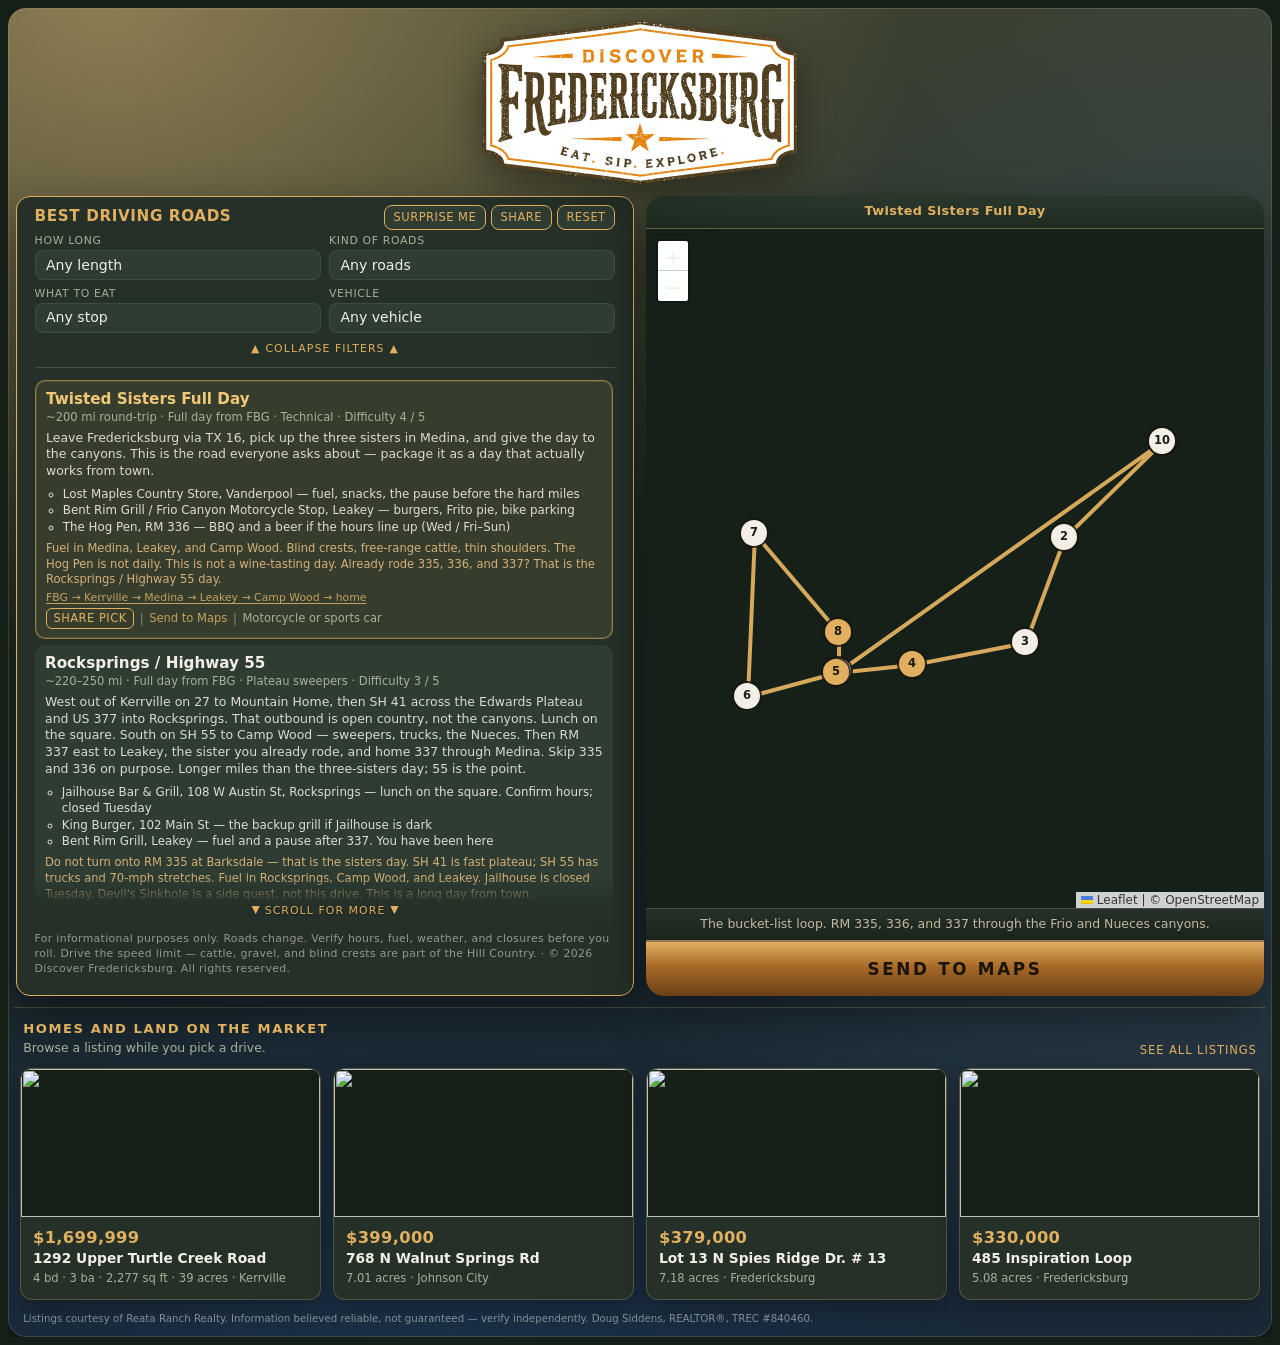
==== commit cdd70f60: "Read listings from the shared FBG-Listings snapshot instead of baking our own. Every finder can use " ====
--- a/docs/index.html
+++ b/docs/index.html
@@ -21,9 +21,9 @@
 
 </style>
 <link rel="stylesheet" href="vendor/leaflet/leaflet.css">
-<link rel="stylesheet" href="finder.css?_v=20260916-roads4">
+<link rel="stylesheet" href="finder.css?_v=20260917-roads1">
 <div id="fbg-finder-fit">
-<div id="fbg-drive-finder" data-embed-base="" data-embed-version="20260916-roads4">
+<div id="fbg-drive-finder" data-embed-base="" data-embed-version="20260917-roads1">
   <header class="finder-brand">
     <a class="finder-brand-home" href="https://discoverfbg.com/" aria-label="Discover Fredericksburg">
       <img src="assets/discover-fredericksburg.png?v=2" alt="Discover Fredericksburg" width="320" height="168">
@@ -281,20 +281,20 @@
       </div>
     </div>
   </div>
-  <section class="listings-row" id="fbg-listings" aria-label="Hill Country listings">
+  <section class="listings-row" id="fbg-listings" aria-label="Hill Country listings" data-listings-url="https://dsiddens2.github.io/FBG-Listings/listings.json">
   <div class="listings-head">
     <div>
       <h2>Homes and land on the market</h2>
       <p class="listings-sub">Browse a listing while you pick a drive.</p>
     </div>
-    <a class="listings-all" href="https://reataranchrealty.com/agents/doug-siddens" target="_blank" rel="noopener noreferrer">See all listings</a>
+    <a class="listings-all" href="https://reataranchrealty.com/home-search/listings?sortBy=LIST_PRICE&amp;regions=%5B%7B%22regionId%22%3A%22d2b75ba0-dc7d-48d4-8cb5-1e5a823eda96%22%2C%22address%22%3A%22Fredericksburg%2C+TX%2C+USA%22%7D%5D&amp;center=%7B%22lat%22%3A30.2544044893871%2C%22lng%22%3A-98.889515%7D&amp;boundary=%5B%5B%5B30.58599013173766%2C-99.20846183837891%5D%2C%5B30.58599013173766%2C-98.5705681616211%5D%2C%5B29.921695749509272%2C-98.5705681616211%5D%2C%5B29.921695749509272%2C-99.20846183837891%5D%2C%5B30.58599013173766%2C-99.20846183837891%5D%5D%5D&amp;cityName=Fredericksburg&amp;stateName=TX" target="_blank" rel="noopener noreferrer">See all listings</a>
   </div>
   <div class="listings-scroller" id="listings-scroller"><a class="listings-card" href="https://reataranchrealty.com/properties/1292-upper-turtle-creek-road-kerrville-tx-us-78028-104861" target="_blank" rel="noopener noreferrer">
 <span class="listings-card-photo"><img src="https://dlajgvw9htjpb.cloudfront.net/cms/d35b0af8-248c-413b-b5f9-d720b12d0bc1/104861/-63956697460906087.jpg" alt="" width="480" height="300" loading="lazy"></span>
 <span class="listings-card-body">
 <span class="listings-card-price">$1,699,999</span>
 <span class="listings-card-name">1292 Upper Turtle Creek Road</span>
-<span class="listings-card-meta">4 bd · 3 ba · 1,647 sq ft · 39 acres · Kerrville</span>
+<span class="listings-card-meta">4 bd · 3 ba · 2,277 sq ft · 39 acres · Kerrville</span>
 </span>
 </a>
 <a class="listings-card" href="https://reataranchrealty.com/properties/768-n-walnut-springs-rd-26-johnson-city-tx-us-78636-104869" target="_blank" rel="noopener noreferrer">
@@ -339,7 +339,7 @@
   </div>
 </div>
 <script src="vendor/leaflet/leaflet.js"></script>
-<script src="finder.js?_v=20260916-roads4" defer></script>
+<script src="finder.js?_v=20260917-roads1" defer></script>
   </div>
 </body>
 </html>
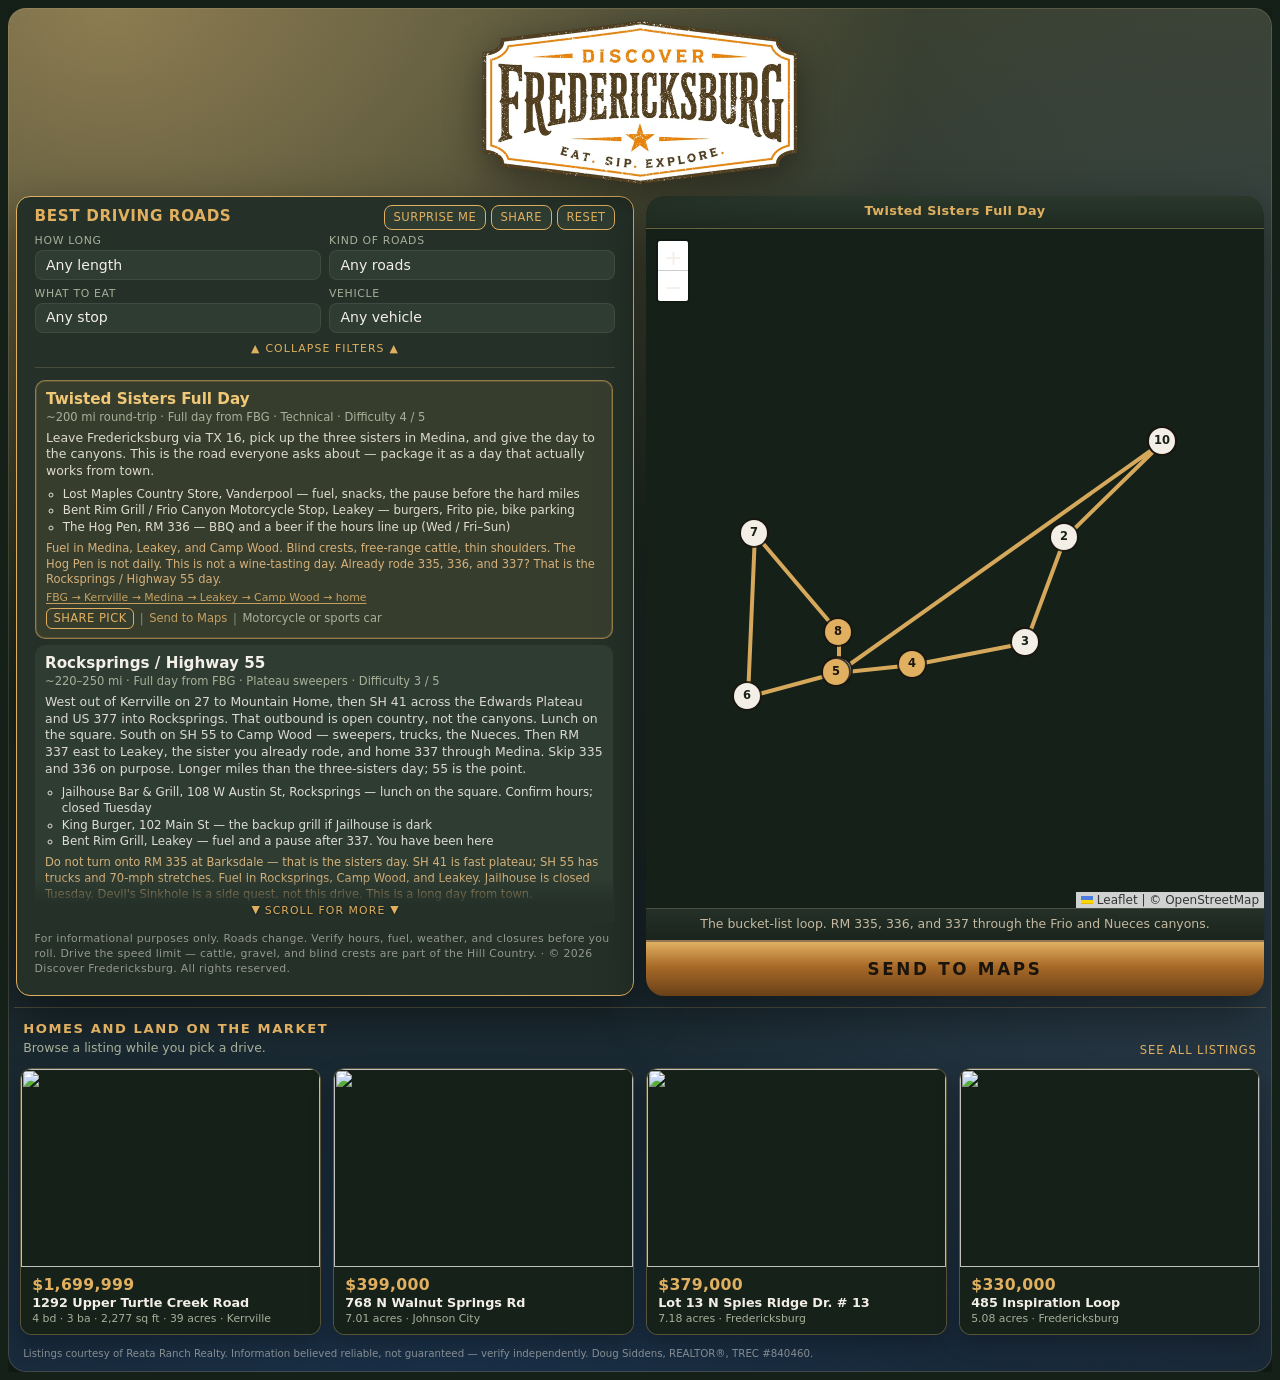
==== commit a19a910a: "Match listing cards to the other finders with a taller photo and tighter dark strip. Keep the Reata " ====
--- a/docs/index.html
+++ b/docs/index.html
@@ -21,9 +21,9 @@
 
 </style>
 <link rel="stylesheet" href="vendor/leaflet/leaflet.css">
-<link rel="stylesheet" href="finder.css?_v=20260917-roads1">
+<link rel="stylesheet" href="finder.css?_v=20260917-roads2">
 <div id="fbg-finder-fit">
-<div id="fbg-drive-finder" data-embed-base="" data-embed-version="20260917-roads1">
+<div id="fbg-drive-finder" data-embed-base="" data-embed-version="20260917-roads2">
   <header class="finder-brand">
     <a class="finder-brand-home" href="https://discoverfbg.com/" aria-label="Discover Fredericksburg">
       <img src="assets/discover-fredericksburg.png?v=2" alt="Discover Fredericksburg" width="320" height="168">
@@ -339,7 +339,7 @@
   </div>
 </div>
 <script src="vendor/leaflet/leaflet.js"></script>
-<script src="finder.js?_v=20260917-roads1" defer></script>
+<script src="finder.js?_v=20260917-roads2" defer></script>
   </div>
 </body>
 </html>
--- a/docs/finder.css
+++ b/docs/finder.css
@@ -1039,7 +1039,7 @@
 }
 #fbg-drive-finder .listings-card-photo {
   display: block;
-  height: 148px;
+  height: 198px;
   background: #142018;
   overflow: hidden;
 }
@@ -1047,7 +1047,7 @@
 #fbg-drive-finder .listings-card-ph {
   display: block;
   width: 100%;
-  height: 148px;
+  height: 198px;
   object-fit: cover;
 }
 #fbg-drive-finder .listings-card-ph {
@@ -1056,24 +1056,32 @@
 #fbg-drive-finder .listings-card-body {
   display: flex;
   flex-direction: column;
-  gap: 0.18rem;
-  padding: 0.7rem 0.75rem 0.8rem;
+  gap: 0.08rem;
+  padding: 0.5rem 0.7rem 0.55rem;
+  background: #16211a;
 }
 #fbg-drive-finder .listings-card-price {
-  font-size: 1.02rem;
+  font-size: 0.98rem;
   font-weight: 800;
   color: #e0b060;
   letter-spacing: 0.02em;
 }
 #fbg-drive-finder .listings-card-name {
-  font-size: 0.86rem;
+  font-size: 0.8rem;
   font-weight: 700;
-  line-height: 1.3;
+  line-height: 1.22;
+  display: -webkit-box;
+  -webkit-line-clamp: 2;
+  -webkit-box-orient: vertical;
+  overflow: hidden;
 }
 #fbg-drive-finder .listings-card-meta {
-  font-size: 0.72rem;
-  line-height: 1.35;
+  font-size: 0.68rem;
+  line-height: 1.2;
   color: var(--muted);
+  white-space: nowrap;
+  overflow: hidden;
+  text-overflow: ellipsis;
 }
 #fbg-drive-finder .listings-disclaimer {
   margin: 0.7rem 0.2rem 0.15rem;
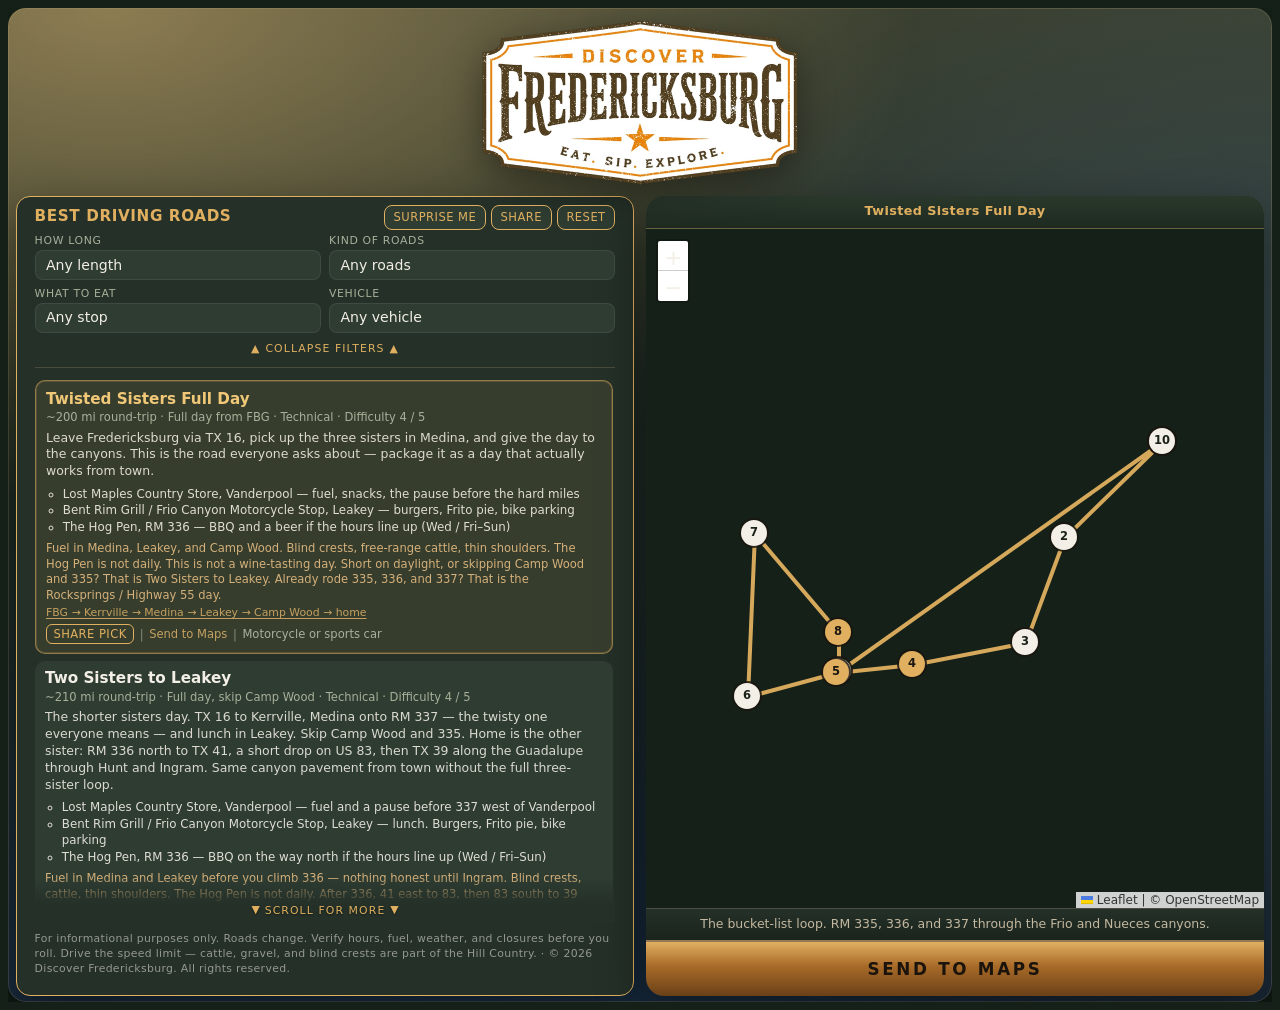
==== commit 0787888c: "Add Two Sisters to Leakey as a shorter Twisted Sisters day. Co-authored-by: Cursor <cursoragent@curs" ====
--- a/docs/index.html
+++ b/docs/index.html
@@ -21,9 +21,9 @@
 
 </style>
 <link rel="stylesheet" href="vendor/leaflet/leaflet.css">
-<link rel="stylesheet" href="finder.css?_v=20260917-roads2">
+<link rel="stylesheet" href="finder.css?_v=20260923-twosisters">
 <div id="fbg-finder-fit">
-<div id="fbg-drive-finder" data-embed-base="" data-embed-version="20260917-roads2">
+<div id="fbg-drive-finder" data-embed-base="" data-embed-version="20260923-twosisters">
   <header class="finder-brand">
     <a class="finder-brand-home" href="https://discoverfbg.com/" aria-label="Discover Fredericksburg">
       <img src="assets/discover-fredericksburg.png?v=2" alt="Discover Fredericksburg" width="320" height="168">
@@ -93,9 +93,20 @@
 <p class="item-meta">~200 mi round-trip · Full day from FBG · Technical · Difficulty 4 / 5</p>
 <p class="item-desc">Leave Fredericksburg via TX 16, pick up the three sisters in Medina, and give the day to the canyons. This is the road everyone asks about — package it as a day that actually works from town.</p>
 <ul class="item-stops"><li>Lost Maples Country Store, Vanderpool — fuel, snacks, the pause before the hard miles</li><li>Bent Rim Grill / Frio Canyon Motorcycle Stop, Leakey — burgers, Frito pie, bike parking</li><li>The Hog Pen, RM 336 — BBQ and a beer if the hours line up (Wed / Fri–Sun)</li></ul>
-<p class="item-gotcha">Fuel in Medina, Leakey, and Camp Wood. Blind crests, free-range cattle, thin shoulders. The Hog Pen is not daily. This is not a wine-tasting day. Already rode 335, 336, and 337? That is the Rocksprings / Highway 55 day.</p>
+<p class="item-gotcha">Fuel in Medina, Leakey, and Camp Wood. Blind crests, free-range cattle, thin shoulders. The Hog Pen is not daily. This is not a wine-tasting day. Short on daylight, or skipping Camp Wood and 335? That is Two Sisters to Leakey. Already rode 335, 336, and 337? That is the Rocksprings / Highway 55 day.</p>
 <a class="item-address" href="https://www.google.com/maps/dir/Fredericksburg,+TX/Medina,+TX/Leakey,+TX/Camp+Wood,+TX/Leakey,+TX/Fredericksburg,+TX" target="_blank" rel="noopener" aria-label="Open maps for Twisted Sisters Full Day">FBG → Kerrville → Medina → Leakey → Camp Wood → home</a>
 <p class="item-footer"><a class="item-link" href="https://www.google.com/maps/dir/Fredericksburg,+TX/Medina,+TX/Leakey,+TX/Camp+Wood,+TX/Leakey,+TX/Fredericksburg,+TX" target="_blank" rel="noopener noreferrer">Send to Maps</a><span class="item-sep" aria-hidden="true">|</span><span class="item-reservations">Motorcycle or sports car</span></p>
+</article>
+</li>
+<li id="place-leakey-two-sisters" data-id="leakey-two-sisters" data-name="Two Sisters" data-title="Two Sisters to Leakey" data-time="full" data-roads="technical" data-eat="bbq,mix" data-vehicle="motorcycle,sports" data-maps="https://www.google.com/maps/dir/Fredericksburg,+TX/Kerrville,+TX/Medina,+TX/Lost+Maples+Country+Store,+Vanderpool,+TX/Bent+Rim+Grill,+Leakey,+TX/29.821,-99.7625/30.0466,-99.8410/30.0668,-99.6938/29.9435,-99.6947/Hunt,+TX/Ingram,+TX/Fredericksburg,+TX" tabindex="0" role="option" aria-selected="false">
+<article>
+<h3 class="item-name">Two Sisters to Leakey</h3>
+<p class="item-meta">~210 mi round-trip · Full day, skip Camp Wood · Technical · Difficulty 4 / 5</p>
+<p class="item-desc">The shorter sisters day. TX 16 to Kerrville, Medina onto RM 337 — the twisty one everyone means — and lunch in Leakey. Skip Camp Wood and 335. Home is the other sister: RM 336 north to TX 41, a short drop on US 83, then TX 39 along the Guadalupe through Hunt and Ingram. Same canyon pavement from town without the full three-sister loop.</p>
+<ul class="item-stops"><li>Lost Maples Country Store, Vanderpool — fuel and a pause before 337 west of Vanderpool</li><li>Bent Rim Grill / Frio Canyon Motorcycle Stop, Leakey — lunch. Burgers, Frito pie, bike parking</li><li>The Hog Pen, RM 336 — BBQ on the way north if the hours line up (Wed / Fri–Sun)</li></ul>
+<p class="item-gotcha">Fuel in Medina and Leakey before you climb 336 — nothing honest until Ingram. Blind crests, cattle, thin shoulders. The Hog Pen is not daily. After 336, 41 east to 83, then 83 south to 39 through Hunt. That is the pavement line for mixed vehicles. FM 1340 off 41 is shorter into Hunt but it is low-water crossings — a dry-weather motorcycle cut, not the sports-car route. Skip 335 and Camp Wood on purpose; that is Twisted Sisters Full Day.</p>
+<a class="item-address" href="https://www.google.com/maps/dir/Fredericksburg,+TX/Kerrville,+TX/Medina,+TX/Lost+Maples+Country+Store,+Vanderpool,+TX/Bent+Rim+Grill,+Leakey,+TX/29.821,-99.7625/30.0466,-99.8410/30.0668,-99.6938/29.9435,-99.6947/Hunt,+TX/Ingram,+TX/Fredericksburg,+TX" target="_blank" rel="noopener" aria-label="Open maps for Two Sisters to Leakey">FBG → Kerrville → Medina → 337 → Leakey → 336 → 41 → 83 → 39 → Hunt → Kerrville → home</a>
+<p class="item-footer"><a class="item-link" href="https://www.google.com/maps/dir/Fredericksburg,+TX/Kerrville,+TX/Medina,+TX/Lost+Maples+Country+Store,+Vanderpool,+TX/Bent+Rim+Grill,+Leakey,+TX/29.821,-99.7625/30.0466,-99.8410/30.0668,-99.6938/29.9435,-99.6947/Hunt,+TX/Ingram,+TX/Fredericksburg,+TX" target="_blank" rel="noopener noreferrer">Send to Maps</a><span class="item-sep" aria-hidden="true">|</span><span class="item-reservations">Motorcycle or sports car</span></p>
 </article>
 </li>
 <li id="place-rocksprings-55" data-id="rocksprings-55" data-name="Rocksprings / Highway 55" data-title="Rocksprings / Highway 55" data-time="full" data-roads="scenic" data-eat="mix" data-vehicle="motorcycle,sports" data-maps="https://www.google.com/maps/dir/Fredericksburg,+TX/Kerrville,+TX/Ingram,+TX/Mountain+Home,+TX/Rocksprings,+TX/Camp+Wood,+TX/Leakey,+TX/Medina,+TX/Fredericksburg,+TX" tabindex="0" role="option" aria-selected="false">
@@ -281,7 +292,7 @@
       </div>
     </div>
   </div>
-  <section class="listings-row" id="fbg-listings" aria-label="Hill Country listings" data-listings-url="https://dsiddens2.github.io/FBG-Listings/listings.json">
+  <section class="listings-row" id="fbg-listings" hidden aria-label="Hill Country listings" data-listings-url="https://dsiddens2.github.io/FBG-Listings/listings.json">
   <div class="listings-head">
     <div>
       <h2>Homes and land on the market</h2>
@@ -289,42 +300,11 @@
     </div>
     <a class="listings-all" href="https://reataranchrealty.com/home-search/listings?sortBy=LIST_PRICE&amp;regions=%5B%7B%22regionId%22%3A%22d2b75ba0-dc7d-48d4-8cb5-1e5a823eda96%22%2C%22address%22%3A%22Fredericksburg%2C+TX%2C+USA%22%7D%5D&amp;center=%7B%22lat%22%3A30.2544044893871%2C%22lng%22%3A-98.889515%7D&amp;boundary=%5B%5B%5B30.58599013173766%2C-99.20846183837891%5D%2C%5B30.58599013173766%2C-98.5705681616211%5D%2C%5B29.921695749509272%2C-98.5705681616211%5D%2C%5B29.921695749509272%2C-99.20846183837891%5D%2C%5B30.58599013173766%2C-99.20846183837891%5D%5D%5D&amp;cityName=Fredericksburg&amp;stateName=TX" target="_blank" rel="noopener noreferrer">See all listings</a>
   </div>
-  <div class="listings-scroller" id="listings-scroller"><a class="listings-card" href="https://reataranchrealty.com/properties/1292-upper-turtle-creek-road-kerrville-tx-us-78028-104861" target="_blank" rel="noopener noreferrer">
-<span class="listings-card-photo"><img src="https://dlajgvw9htjpb.cloudfront.net/cms/d35b0af8-248c-413b-b5f9-d720b12d0bc1/104861/-63956697460906087.jpg" alt="" width="480" height="300" loading="lazy"></span>
-<span class="listings-card-body">
-<span class="listings-card-price">$1,699,999</span>
-<span class="listings-card-name">1292 Upper Turtle Creek Road</span>
-<span class="listings-card-meta">4 bd · 3 ba · 2,277 sq ft · 39 acres · Kerrville</span>
-</span>
-</a>
-<a class="listings-card" href="https://reataranchrealty.com/properties/768-n-walnut-springs-rd-26-johnson-city-tx-us-78636-104869" target="_blank" rel="noopener noreferrer">
-<span class="listings-card-photo"><img src="https://dlajgvw9htjpb.cloudfront.net/cms/d35b0af8-248c-413b-b5f9-d720b12d0bc1/104869/7616229429245028948.jpg" alt="" width="480" height="300" loading="lazy"></span>
-<span class="listings-card-body">
-<span class="listings-card-price">$399,000</span>
-<span class="listings-card-name">768 N Walnut Springs Rd</span>
-<span class="listings-card-meta">7.01 acres · Johnson City</span>
-</span>
-</a>
-<a class="listings-card" href="https://reataranchrealty.com/properties/lot-13-n-spies-ridge-dr-13-fredericksburg-tx-us-78624-104868" target="_blank" rel="noopener noreferrer">
-<span class="listings-card-photo"><img src="https://dlajgvw9htjpb.cloudfront.net/cms/d35b0af8-248c-413b-b5f9-d720b12d0bc1/104868/-2563466783195693420.jpg" alt="" width="480" height="300" loading="lazy"></span>
-<span class="listings-card-body">
-<span class="listings-card-price">$379,000</span>
-<span class="listings-card-name">Lot 13 N Spies Ridge Dr. # 13</span>
-<span class="listings-card-meta">7.18 acres · Fredericksburg</span>
-</span>
-</a>
-<a class="listings-card" href="https://reataranchrealty.com/properties/485-inspiration-loop-103-fredericksburg-tx-us-78624-104862" target="_blank" rel="noopener noreferrer">
-<span class="listings-card-photo"><img src="https://dlajgvw9htjpb.cloudfront.net/cms/d35b0af8-248c-413b-b5f9-d720b12d0bc1/104862/-3877330182611693397.jpg" alt="" width="480" height="300" loading="lazy"></span>
-<span class="listings-card-body">
-<span class="listings-card-price">$330,000</span>
-<span class="listings-card-name">485 Inspiration Loop</span>
-<span class="listings-card-meta">5.08 acres · Fredericksburg</span>
-</span>
-</a></div>
+  <div class="listings-scroller" id="listings-scroller"></div>
   <p class="listings-disclaimer">Listings courtesy of Reata Ranch Realty. Information believed reliable, not guaranteed — verify independently. Doug Siddens, REALTOR®, TREC #840460.</p>
 </section>
 </div>
-<script type="application/json" id="drive-routes">[{"id": "twisted-sisters", "name": "Twisted Sisters", "title": "Twisted Sisters Full Day", "tagline": "The bucket-list loop. RM 335, 336, and 337 through the Frio and Nueces canyons.", "miles": "~200 mi round-trip", "time": "full", "timeLabel": "Full day from FBG", "roads": "technical", "roadsLabel": "Technical", "eat": ["bbq", "mix"], "eatLabel": "BBQ / grill", "vehicle": ["motorcycle", "sports"], "vehicleLabel": "Motorcycle or sports car", "difficulty": "4 / 5", "description": "Leave Fredericksburg via TX 16, pick up the three sisters in Medina, and give the day to the canyons. This is the road everyone asks about \u2014 package it as a day that actually works from town.", "routeLabel": "FBG \u2192 Kerrville \u2192 Medina \u2192 Leakey \u2192 Camp Wood \u2192 home", "mapsUrl": "https://www.google.com/maps/dir/Fredericksburg,+TX/Medina,+TX/Leakey,+TX/Camp+Wood,+TX/Leakey,+TX/Fredericksburg,+TX", "stops": ["Lost Maples Country Store, Vanderpool \u2014 fuel, snacks, the pause before the hard miles", "Bent Rim Grill / Frio Canyon Motorcycle Stop, Leakey \u2014 burgers, Frito pie, bike parking", "The Hog Pen, RM 336 \u2014 BBQ and a beer if the hours line up (Wed / Fri\u2013Sun)"], "gotchas": "Fuel in Medina, Leakey, and Camp Wood. Blind crests, free-range cattle, thin shoulders. The Hog Pen is not daily. This is not a wine-tasting day. Already rode 335, 336, and 337? That is the Rocksprings / Highway 55 day.", "waypoints": [{"name": "Fredericksburg", "lat": 30.2752, "lng": -98.8717, "kind": "start"}, {"name": "Kerrville", "lat": 30.0474, "lng": -99.1403, "kind": "via"}, {"name": "Medina", "lat": 29.7966, "lng": -99.2464, "kind": "via"}, {"name": "Lost Maples Country Store", "lat": 29.7458, "lng": -99.557, "kind": "stop"}, {"name": "Bent Rim Grill, Leakey", "lat": 29.7255, "lng": -99.768, "kind": "stop"}, {"name": "Camp Wood", "lat": 29.6694, "lng": -100.0115, "kind": "via"}, {"name": "RM 335 & TX 41", "lat": 30.0578, "lng": -99.9918, "kind": "via"}, {"name": "The Hog Pen, RM 336", "lat": 29.821, "lng": -99.7625, "kind": "stop"}, {"name": "Leakey", "lat": 29.7288, "lng": -99.7614, "kind": "via"}, {"name": "Fredericksburg", "lat": 30.2752, "lng": -98.8717, "kind": "end"}]}, {"id": "rocksprings-55", "name": "Rocksprings / Highway 55", "title": "Rocksprings / Highway 55", "tagline": "The day after the sisters. SH 41 into Rocksprings, 55 down to Camp Wood, 337 back through Leakey.", "miles": "~220\u2013250 mi", "time": "full", "timeLabel": "Full day from FBG", "roads": "scenic", "roadsLabel": "Plateau sweepers", "eat": ["mix"], "eatLabel": "Small-town grill", "vehicle": ["motorcycle", "sports"], "vehicleLabel": "Motorcycle or sports car", "difficulty": "3 / 5", "description": "West out of Kerrville on 27 to Mountain Home, then SH 41 across the Edwards Plateau and US 377 into Rocksprings. That outbound is open country, not the canyons. Lunch on the square. South on SH 55 to Camp Wood \u2014 sweepers, trucks, the Nueces. Then RM 337 east to Leakey, the sister you already rode, and home 337 through Medina. Skip 335 and 336 on purpose. Longer miles than the three-sisters day; 55 is the point.", "routeLabel": "FBG \u2192 Kerrville \u2192 27 / 41 \u2192 Rocksprings \u2192 55 \u2192 Camp Wood \u2192 337 \u2192 Leakey \u2192 Medina \u2192 home", "mapsUrl": "https://www.google.com/maps/dir/Fredericksburg,+TX/Kerrville,+TX/Ingram,+TX/Mountain+Home,+TX/Rocksprings,+TX/Camp+Wood,+TX/Leakey,+TX/Medina,+TX/Fredericksburg,+TX", "stops": ["Jailhouse Bar & Grill, 108 W Austin St, Rocksprings \u2014 lunch on the square. Confirm hours; closed Tuesday", "King Burger, 102 Main St \u2014 the backup grill if Jailhouse is dark", "Bent Rim Grill, Leakey \u2014 fuel and a pause after 337. You have been here"], "gotchas": "Do not turn onto RM 335 at Barksdale \u2014 that is the sisters day. SH 41 is fast plateau; SH 55 has trucks and 70-mph stretches. Fuel in Rocksprings, Camp Wood, and Leakey. Jailhouse is closed Tuesday. Devil's Sinkhole is a side quest, not this drive. This is a long day from town.", "waypoints": [{"name": "Fredericksburg", "lat": 30.2752, "lng": -98.8717, "kind": "start"}, {"name": "Kerrville", "lat": 30.0474, "lng": -99.1403, "kind": "via"}, {"name": "Ingram", "lat": 30.0774, "lng": -99.2403, "kind": "via"}, {"name": "Mountain Home", "lat": 30.1784, "lng": -99.375, "kind": "via"}, {"name": "Jailhouse Bar & Grill, Rocksprings", "lat": 30.0167, "lng": -100.2081, "kind": "stop"}, {"name": "Camp Wood", "lat": 29.6694, "lng": -100.0115, "kind": "via"}, {"name": "Bent Rim Grill, Leakey", "lat": 29.7255, "lng": -99.768, "kind": "stop"}, {"name": "Lost Maples Country Store", "lat": 29.7458, "lng": -99.557, "kind": "via"}, {"name": "Medina", "lat": 29.7966, "lng": -99.2464, "kind": "via"}, {"name": "Fredericksburg", "lat": 30.2752, "lng": -98.8717, "kind": "end"}]}, {"id": "willow-city", "name": "Willow City Loop", "title": "Enchanted Rock + Willow City Loop", "tagline": "The local classic. FM 965 sweepers, granite, then the 13-mile Willow City ribbon.", "miles": "~99 mi loop", "time": "half", "timeLabel": "Half day, or full with a Llano lunch", "roads": "scenic", "roadsLabel": "Scenic sweepers", "eat": ["german", "mix"], "eatLabel": "FBG breakfast / lunch", "vehicle": ["motorcycle", "sports", "cruise"], "vehicleLabel": "Anything. Convertibles love it.", "difficulty": "2 / 5", "description": "North on FM 965 to Enchanted Rock, then the Willow City Loop and home via FM 1323 or TX 16. The drive you can do after coffee and still make dinner in town.", "routeLabel": "FBG \u2192 FM 965 \u2192 Enchanted Rock \u2192 Willow City Loop \u2192 home", "mapsUrl": "https://www.google.com/maps/dir/Fredericksburg,+TX/Enchanted+Rock+State+Natural+Area/Willow+City,+TX/Fredericksburg,+TX", "stops": ["Breakfast in Fredericksburg before you roll \u2014 spin the Restaurant Finder", "Enchanted Rock State Natural Area \u2014 stretch, granite, photos", "Back on Main for lunch, or push north to Cooper's in Llano if you want BBQ as the destination"], "gotchas": "Spring wildflower weekends turn Willow City into a parking lot. Private ranch land \u2014 stay on the pavement. Cattle, cattle guards, and low-water crossings. East on 1323 past 1631 is the Horseshoe Bay day, not a longer loop.", "waypoints": [{"name": "Fredericksburg", "lat": 30.2752, "lng": -98.8717, "kind": "start"}, {"name": "Enchanted Rock", "lat": 30.5066, "lng": -98.8189, "kind": "stop"}, {"name": "Willow City Loop", "lat": 30.401, "lng": -98.701, "kind": "stop"}, {"name": "Fredericksburg", "lat": 30.2752, "lng": -98.8717, "kind": "end"}]}, {"id": "llano-bbq", "name": "Llano BBQ Run", "title": "Llano BBQ Run", "tagline": "Willow City or TX 16 north, then Cooper's. The food is the destination; the road is the excuse.", "miles": "~80\u2013110 mi", "time": "half", "timeLabel": "Half to full day", "roads": "scenic", "roadsLabel": "Scenic", "eat": ["bbq"], "eatLabel": "BBQ", "vehicle": ["motorcycle", "sports", "cruise"], "vehicleLabel": "Any. Great club run.", "difficulty": "2 / 5", "description": "A Hill Country plate worth the tank of gas. Take TX 16 or peel onto Willow City, land in Llano for Cooper's, and roll home before dark.", "routeLabel": "FBG \u2192 TX 16 / Willow City \u2192 Llano \u2192 home", "mapsUrl": "https://www.google.com/maps/dir/Fredericksburg,+TX/Willow+City,+TX/Cooper's+Old+Time+Pit+Bar-B-Que,+Llano,+TX/Fredericksburg,+TX", "stops": ["Cooper's Old Time Pit Bar-B-Que, Llano \u2014 the pit stop that justifies the drive", "Optional square-side stroll in Llano before the return", "Evening pour back in Fredericksburg from the Bar Finder"], "gotchas": "Cooper's lines on weekends. Leave early or eat a late lunch. Confirm hours before you commit the whole day to brisket.", "waypoints": [{"name": "Fredericksburg", "lat": 30.2752, "lng": -98.8717, "kind": "start"}, {"name": "Willow City", "lat": 30.401, "lng": -98.701, "kind": "via"}, {"name": "Cooper's, Llano", "lat": 30.7593, "lng": -98.675, "kind": "stop"}, {"name": "Fredericksburg", "lat": 30.2752, "lng": -98.8717, "kind": "end"}]}, {"id": "medina-apples", "name": "Medina Apples", "title": "Medina Apple Country + 337 Warm-Up", "tagline": "Pie, cider country, and the friendliest sister. A taste of Twisted Sisters without the full commitment.", "miles": "~140 mi", "time": "full", "timeLabel": "Full day, easier pace", "roads": "technical", "roadsLabel": "Warm-up technical", "eat": ["pie", "mix"], "eatLabel": "Pie / cider", "vehicle": ["motorcycle", "sports"], "vehicleLabel": "Sports car or motorcycle", "difficulty": "3 / 5", "description": "TX 16 to Kerrville, then Medina for Love Creek / the Apple Store. Continue onto RM 337 toward Vanderpool if the group is up for it \u2014 turn around if they are not.", "routeLabel": "FBG \u2192 Kerrville \u2192 Medina \u2192 Vanderpool (optional) \u2192 home", "mapsUrl": "https://www.google.com/maps/dir/Fredericksburg,+TX/Kerrville,+TX/Medina,+TX/Lost+Maples+Country+Store,+Vanderpool,+TX/Fredericksburg,+TX", "stops": ["Love Creek Orchards / The Apple Store, Medina \u2014 pie and cider", "Lost Maples Country Store if you continue west", "Kerrville on the way home for a sit-down if the orchard is slammed"], "gotchas": "Orchard hours and seasonal fruit. RM 337 west of Vanderpool ramps up fast. Confirm the Apple Store is open before you sell the day as a pie run.", "waypoints": [{"name": "Fredericksburg", "lat": 30.2752, "lng": -98.8717, "kind": "start"}, {"name": "Kerrville", "lat": 30.0474, "lng": -99.1403, "kind": "via"}, {"name": "Love Creek / Apple Store", "lat": 29.7975, "lng": -99.248, "kind": "stop"}, {"name": "Lost Maples Country Store", "lat": 29.7458, "lng": -99.557, "kind": "stop"}, {"name": "Fredericksburg", "lat": 30.2752, "lng": -98.8717, "kind": "end"}]}, {"id": "luckenbach", "name": "Luckenbach", "title": "Luckenbach Backroads Afternoon", "tagline": "Short, pretty, and back in time for a brewery. The convertible cruise.", "miles": "~40\u201360 mi", "time": "half", "timeLabel": "Half day", "roads": "cruise", "roadsLabel": "Easy cruise", "eat": ["brewery", "mix"], "eatLabel": "Brewery", "vehicle": ["cruise", "sports"], "vehicleLabel": "Convertible, cruiser, family car", "difficulty": "1 / 5", "description": "South and southeast farm roads to Luckenbach, home on backroads instead of 290. Proves the finder can do more than canyon-carving.", "routeLabel": "FBG \u2192 Luckenbach \u2192 backroads home", "mapsUrl": "https://www.google.com/maps/dir/Fredericksburg,+TX/Luckenbach,+TX/Fredericksburg,+TX", "stops": ["Luckenbach Texas \u2014 the postcard stop, not the technical one", "Friday\u2013Sunday: Black Board Bar B Q is 15 minutes south on 1376 if you want lunch before the postcard", "Spin the Bar Finder for a brewery or beer garden once you are back"], "gotchas": "Weekend tour-bus energy at Luckenbach. Go early or on a weekday. Black Board in Sisterdale is Friday\u2013Sunday only.", "waypoints": [{"name": "Fredericksburg", "lat": 30.2752, "lng": -98.8717, "kind": "start"}, {"name": "Luckenbach", "lat": 30.1813, "lng": -98.7536, "kind": "stop"}, {"name": "Fredericksburg", "lat": 30.2752, "lng": -98.8717, "kind": "end"}]}, {"id": "tivydale-white-oak", "name": "Tivydale / White Oak", "title": "Tivydale to Cafe at The Ridge", "tagline": "Tivydale to White Oak to 783. The short twisty lunch. Same roads home.", "miles": "~55 mi", "time": "half", "timeLabel": "Short lunch run", "roads": "scenic", "roadsLabel": "Twisty ranch roads", "eat": ["mix"], "eatLabel": "Cafe lunch", "vehicle": ["motorcycle", "sports", "cruise"], "vehicleLabel": "Motorcycle, sports car, or convertible", "difficulty": "2 / 5", "description": "West out of town on Tivydale \u2014 FM 2093 \u2014 then White Oak Road, the ribbon that packs the turns into a few miles. Land on South Ranch Road 783 at Cafe at The Ridge: scratch comfort food, patio, bakery next door. Come home the same way. Those ranch roads are why you came, and they are still the fastest twisty pavement back. 16 to Kerrville is the cheat. Harper and 290 are the long way around, not a clever loop. Keep it short and sweet \u2014 this is the time-crunch carve, not a half-day wander.", "routeLabel": "FBG \u2192 Tivydale / 2093 \u2192 White Oak \u2192 RM 783 \u2192 Cafe at The Ridge \u2192 same roads home", "mapsUrl": "https://www.google.com/maps/dir/Fredericksburg,+TX/30.24472,-99.05367/30.22127,-99.09684/30.18102,-99.20165/Cafe+at+the+Ridge,+13439+S+Ranch+Road+783,+Kerrville,+TX/30.18102,-99.20165/30.22127,-99.09684/30.24472,-99.05367/Fredericksburg,+TX", "stops": ["White Oak Road \u2014 the twisty cut. Stay on it; 2093 west to Harper is not this drive", "Cafe at The Ridge, 13439 S Ranch Rd 783 \u2014 lunch. Closed Monday; Tuesday\u2013Thursday opens at 11", "Wild Flour Bakery next door \u2014 pie and coffee if the table wants a lighter stop"], "gotchas": "Cafe is closed Monday. Tuesday\u2013Thursday lunch starts at 11; Friday\u2013Sunday they open at 8. Maps will offer 16 to Kerrville \u2014 decline. Thin ranch pavement, cattle, no services once you leave town. Do not turn north on 783 to Harper. Bandera on 16 and Hunt on 27 are other drives, not the way home.", "waypoints": [{"name": "Fredericksburg", "lat": 30.2752, "lng": -98.8717, "kind": "start"}, {"name": "Tivydale Rd & White Oak", "lat": 30.2447, "lng": -99.0537, "kind": "via"}, {"name": "White Oak Road", "lat": 30.2213, "lng": -99.0968, "kind": "via"}, {"name": "White Oak & RM 783", "lat": 30.181, "lng": -99.2017, "kind": "via"}, {"name": "Cafe at The Ridge", "lat": 30.1462, "lng": -99.1588, "kind": "stop"}, {"name": "White Oak & RM 783", "lat": 30.181, "lng": -99.2017, "kind": "via"}, {"name": "White Oak Road", "lat": 30.2213, "lng": -99.0968, "kind": "via"}, {"name": "Tivydale Rd & White Oak", "lat": 30.2447, "lng": -99.0537, "kind": "via"}, {"name": "Fredericksburg", "lat": 30.2752, "lng": -98.8717, "kind": "end"}]}, {"id": "blanco-bbq", "name": "Blanco BBQ", "title": "Luckenbach to Blanco BBQ", "tagline": "Postcard Luckenbach, then RM 1888 to the Blanco square. Old 300 for lunch. Home on 1623 and 2721.", "miles": "~80\u2013100 mi", "time": "half", "timeLabel": "Half day", "roads": "scenic", "roadsLabel": "Scenic backroads", "eat": ["bbq", "mix"], "eatLabel": "BBQ / square", "vehicle": ["motorcycle", "sports", "cruise"], "vehicleLabel": "Any. Convertibles and club runs.", "difficulty": "2 / 5", "description": "South to Luckenbach for the glance, then RM 1888 \u2014 River Road \u2014 the 16 miles of sweepers that motorcycle and sports-car people already know. Land on the Blanco square at Old 300 BBQ. Redbud Cafe is next door if the table wants a Reuben instead. Come home on RM 1623 along the Blanco River through Stonewall, then RM 2721 into Fredericksburg. That return is the point. Do not bail onto 290.", "routeLabel": "FBG \u2192 Luckenbach \u2192 RM 1888 \u2192 Blanco \u2192 1623 \u2192 2721 \u2192 home", "mapsUrl": "https://www.google.com/maps/dir/Fredericksburg,+TX/Luckenbach,+TX/Old+300+BBQ,+318+4th+Street,+Blanco,+TX/Stonewall,+TX/Fredericksburg,+TX", "stops": ["Luckenbach \u2014 the postcard pause, then keep rolling. Lunch is in Blanco", "Old 300 BBQ, 318 4th St \u2014 brisket on the courthouse square. Open daily; Sunday closes at 3", "Redbud Cafe on the square \u2014 the Reuben if the group is not in a BBQ mood"], "gotchas": "Sunday Old 300 closes at 3. Weekend Luckenbach tour buses \u2014 go through early. RM 1888 is quiet ranch road, not a canyon. The 1623 / 2721 return skips the 290 wine trail; do not cheat it.", "waypoints": [{"name": "Fredericksburg", "lat": 30.2752, "lng": -98.8717, "kind": "start"}, {"name": "Luckenbach", "lat": 30.1813, "lng": -98.7536, "kind": "via"}, {"name": "RM 1888 River Road", "lat": 30.1141, "lng": -98.6515, "kind": "via"}, {"name": "Old 300 BBQ, Blanco", "lat": 30.0977, "lng": -98.4207, "kind": "stop"}, {"name": "RM 1623", "lat": 30.1284, "lng": -98.5076, "kind": "via"}, {"name": "Stonewall", "lat": 30.2359, "lng": -98.6646, "kind": "via"}, {"name": "RM 2721 & 1623", "lat": 30.278, "lng": -98.662, "kind": "via"}, {"name": "Fredericksburg", "lat": 30.2752, "lng": -98.8717, "kind": "end"}]}, {"id": "pedernales", "name": "Pedernales Cruise", "title": "Pedernales River Cruise", "tagline": "Ranch Road 1 along the river, LBJ country, Hye. Scenic, not spicy.", "miles": "~50\u201370 mi", "time": "half", "timeLabel": "Half day", "roads": "cruise", "roadsLabel": "River scenic", "eat": ["german", "mix"], "eatLabel": "FBG dinner", "vehicle": ["cruise", "sports", "motorcycle"], "vehicleLabel": "Any. Morning or golden-hour cruise.", "difficulty": "1 / 5", "description": "East toward Stonewall, peel onto Ranch Road 1 along the Pedernales, through LBJ country and Hye. A scenic loop for mixed groups who will not enjoy Twisted Sisters.", "routeLabel": "FBG \u2192 Ranch Road 1 \u2192 LBJ / Hye \u2192 home", "mapsUrl": "https://www.google.com/maps/dir/Fredericksburg,+TX/Lyndon+B.+Johnson+State+Park+and+Historic+Site/Hye,+TX/Fredericksburg,+TX", "stops": ["LBJ State Park & Historic Site \u2014 stretch and a view", "Hye \u2014 a quick stop, then decide if you want wine-trail traffic or backroads home", "Dinner back in Fredericksburg from the Restaurant Finder"], "gotchas": "290 wine-trail congestion on Saturdays. Ranch Road 1 is the point; 290 is the compromise.", "waypoints": [{"name": "Fredericksburg", "lat": 30.2752, "lng": -98.8717, "kind": "start"}, {"name": "LBJ State Park", "lat": 30.2407, "lng": -98.6274, "kind": "stop"}, {"name": "Hye", "lat": 30.2472, "lng": -98.5836, "kind": "stop"}, {"name": "Fredericksburg", "lat": 30.2752, "lng": -98.8717, "kind": "end"}]}, {"id": "johnson-city-2721", "name": "Johnson City 2721", "title": "2721 to Johnson City", "tagline": "RM 2721, 1320, and 1323 instead of 290. Lunch on the Johnson City square. Same roads home.", "miles": "~70\u201380 mi", "time": "half", "timeLabel": "Half day", "roads": "scenic", "roadsLabel": "Scenic sweepers", "eat": ["brewery", "mix"], "eatLabel": "Brewpub / square", "vehicle": ["motorcycle", "sports", "cruise"], "vehicleLabel": "Any. Convertibles and club runs.", "difficulty": "2 / 5", "description": "East on RM 2721 \u2014 pick it up off 1631 out of town \u2014 the sweeper that parallels 290 without the tasting-room traffic. Left on RM 1320 at Post Oak, right on RM 1323 at Sandy, right on 281 into Johnson City. Pecan Street Brewing on the courthouse square is the lunch. Proof & Cooper and Hill Country Cupboard are walking distance if the table wants a different plate. Come home the same way. Those three ranch roads are why you came, and they are still the best pavement back. 290 is the cheat. 1623 through Blanco, 1323 west to Willow City, and 1631 all the way to Althaus Davis / Horseshoe Bay are other drives from town, not a clever loop.", "routeLabel": "FBG \u2192 2721 \u2192 1320 \u2192 1323 \u2192 281 \u2192 Johnson City \u2192 same roads home", "mapsUrl": "https://www.google.com/maps/dir/Fredericksburg,+TX/30.30662,-98.56645/Sandy,+TX/Pecan+Street+Brewing,+106+East+Pecan+Drive,+Johnson+City,+TX/Sandy,+TX/30.30662,-98.56645/Fredericksburg,+TX", "stops": ["RM 2721 at Post Oak \u2014 left onto 1320 toward Sandy. Stay off 290", "Pecan Street Brewing, 106 E Pecan Dr \u2014 brewpub on the square. Open daily; Wednesday closes at 3", "Proof & Cooper or Hill Country Cupboard \u2014 the other square plates if the group splits"], "gotchas": "Pecan Street closes at 3 on Wednesday. Maps will offer 290 both directions \u2014 decline. Ranch traffic and hidden driveways on 2721. The 281 stub is just the last two miles into town. Bryan's on 290 is dinner-only, not this lunch. Stay on 2721 once you peel off 1631 \u2014 the rest of 1631 to 1323 is the Horseshoe Bay day.", "waypoints": [{"name": "Fredericksburg", "lat": 30.2752, "lng": -98.8717, "kind": "start"}, {"name": "RM 2721, Post Oak", "lat": 30.3066, "lng": -98.5664, "kind": "via"}, {"name": "RM 2721 & 1320", "lat": 30.3052, "lng": -98.541, "kind": "via"}, {"name": "Sandy", "lat": 30.3608, "lng": -98.4695, "kind": "via"}, {"name": "RM 1323 & US 281", "lat": 30.314, "lng": -98.3917, "kind": "via"}, {"name": "Pecan Street Brewing", "lat": 30.2775, "lng": -98.4113, "kind": "stop"}, {"name": "RM 1323 & US 281", "lat": 30.314, "lng": -98.3917, "kind": "via"}, {"name": "Sandy", "lat": 30.3608, "lng": -98.4695, "kind": "via"}, {"name": "RM 2721, Post Oak", "lat": 30.3066, "lng": -98.5664, "kind": "via"}, {"name": "Fredericksburg", "lat": 30.2752, "lng": -98.8717, "kind": "end"}]}, {"id": "horseshoe-bay-althaus", "name": "Horseshoe Bay", "title": "Althaus Davis to Horseshoe Bay", "tagline": "1631 to 1323 to Althaus Davis. Lake-view lunch in Cottonwood Shores. Same ranch roads home.", "miles": "~90 mi", "time": "half", "timeLabel": "Half day", "roads": "scenic", "roadsLabel": "Scenic ranch roads", "eat": ["mix"], "eatLabel": "Lake-view lunch", "vehicle": ["motorcycle", "sports", "cruise"], "vehicleLabel": "Motorcycle, sports car, or convertible", "difficulty": "3 / 5", "description": "Stay on RM 1631 all the way out of town \u2014 do not peel onto 2721. That is the Johnson City day. Short east on 1323, then Althaus Davis (CR 310), paved through since about 2021 to RM 3347. 3347 to 962, north to 71, 2147 into Cottonwood Shores / Horseshoe Bay. Bay View Restaurant is the lake-view lunch. Julie's Cocina is next door if you want Mexican or Bay View is dark. Come home the same way. Those ranch roads are why you came, and they are still the best pavement back. 290 and 281 are the cheat. Willow City Loop is the other 1323 day. If you want a loop instead of an out-and-back, 281 south to 1323 west the long way to 1631 stays off 290 \u2014 more highway, less Althaus Davis, not twistier.", "routeLabel": "FBG \u2192 1631 \u2192 1323 \u2192 Althaus Davis \u2192 3347 \u2192 962 \u2192 71 / 2147 \u2192 Horseshoe Bay \u2192 same roads home", "mapsUrl": "https://www.google.com/maps/dir/Fredericksburg,+TX/30.34325,-98.70298/30.39071,-98.62701/30.49727,-98.43958/30.53666,-98.44303/Bay+View+Restaurant+%26+Bar,+4401+Cottonwood+Drive,+Cottonwood+Shores,+TX/30.53666,-98.44303/30.49727,-98.43958/30.39071,-98.62701/30.34325,-98.70298/Fredericksburg,+TX", "stops": ["RM 1631 to 1323 \u2014 stay on 1631. 2721 is the Johnson City day", "Althaus Davis Rd (CR 310) \u2014 the paved ranch cut onto RM 3347", "Bay View Restaurant, 4401 Cottonwood Dr \u2014 lake view. Closed Tuesday", "Julie's Cocina, 4319 FM 2147 \u2014 Mexican next door. Tuesday play; Sunday lunch ends 1:30"], "gotchas": "Bay View is closed Tuesday. Julie's is open Tuesday and closes 1:30 on Sunday. No fuel on 1631, Althaus Davis, or 3347 \u2014 fill in town and at the lake. Cattle and thin county pavement. Maps will offer 16 or 290 \u2014 decline. Do not turn 2721. Do not go west on 1323 into Willow City Loop. 962 east of Round Mountain is Hamilton Pool / Austin, not home.", "waypoints": [{"name": "Fredericksburg", "lat": 30.2752, "lng": -98.8717, "kind": "start"}, {"name": "RM 1631", "lat": 30.3433, "lng": -98.703, "kind": "via"}, {"name": "RM 1323 & Althaus Davis", "lat": 30.3907, "lng": -98.627, "kind": "via"}, {"name": "RM 3347 & RM 962", "lat": 30.4973, "lng": -98.4396, "kind": "via"}, {"name": "RM 962 & SH 71", "lat": 30.5367, "lng": -98.443, "kind": "via"}, {"name": "Bay View Restaurant", "lat": 30.5501, "lng": -98.3328, "kind": "stop"}, {"name": "RM 962 & SH 71", "lat": 30.5367, "lng": -98.443, "kind": "via"}, {"name": "RM 3347 & RM 962", "lat": 30.4973, "lng": -98.4396, "kind": "via"}, {"name": "RM 1323 & Althaus Davis", "lat": 30.3907, "lng": -98.627, "kind": "via"}, {"name": "RM 1631", "lat": 30.3433, "lng": -98.703, "kind": "via"}, {"name": "Fredericksburg", "lat": 30.2752, "lng": -98.8717, "kind": "end"}]}, {"id": "devils-backbone", "name": "Devil's Backbone", "title": "Devil's Backbone Full Day", "tagline": "RM 32's limestone ridge east of Blanco. The famous bit is short. The day is the loop from FBG.", "miles": "~140\u2013160 mi", "time": "full", "timeLabel": "Full day from FBG", "roads": "scenic", "roadsLabel": "Scenic ridge", "eat": ["mix"], "eatLabel": "Wimberley lunch", "vehicle": ["motorcycle", "sports", "cruise"], "vehicleLabel": "Motorcycle, sports car, or convertible", "difficulty": "2 / 5", "description": "South on 1376 past Luckenbach \u2014 keep rolling \u2014 then RM 473 toward Kendalia and onto RM 32. That is the Devil's Backbone: a few miles of ridge between Fischer and Wimberley, not a canyon. Pull off at the overlook. The tavern is a honky-tonk pause, not lunch. Eat in Wimberley, then home on 2325 and 165 through Blanco, 1623 and 2721 into Fredericksburg. This is not the Blanco BBQ day and it is not a 290 transfer. Skip FM 306 around Canyon Lake.", "routeLabel": "FBG \u2192 1376 \u2192 473 \u2192 RM 32 \u2192 Wimberley \u2192 2325 \u2192 165 \u2192 Blanco \u2192 1623 \u2192 2721 \u2192 home", "mapsUrl": "https://www.google.com/maps/dir/Fredericksburg,+TX/Luckenbach,+TX/Sisterdale,+TX/30.0488,-98.3531/29.9330,-98.1653/The+Leaning+Pear,+111+River+Road,+Wimberley,+TX/Blanco,+TX/30.278,-98.662/Fredericksburg,+TX", "stops": ["Devil's Backbone Overlook, RM 32 \u2014 the pull-off and the view. That is the reason for the extra miles", "Devil's Backbone Tavern, 4041 FM 32, Fischer \u2014 honky-tonk pause. No kitchen; restaurant next door", "The Leaning Pear, 111 River Rd, Wimberley \u2014 lunch Wednesday\u2013Sunday. The square if Pear is dark Monday\u2013Tuesday"], "gotchas": "The famous ridge is a couple of miles \u2014 do not sell it as Twisted Sisters. Weekend motorcycle and Wimberley traffic. The tavern does not serve food. Leaning Pear is closed Monday\u2013Tuesday; eat on the Wimberley square or grab Old 300 on the Blanco pass-through. Do not drop onto FM 306 / Canyon Lake. Glance Blanco; do not turn this into the BBQ day.", "waypoints": [{"name": "Fredericksburg", "lat": 30.2752, "lng": -98.8717, "kind": "start"}, {"name": "Luckenbach", "lat": 30.1813, "lng": -98.7536, "kind": "via"}, {"name": "Sisterdale", "lat": 29.9757, "lng": -98.7216, "kind": "via"}, {"name": "RM 32 west", "lat": 30.0488, "lng": -98.3531, "kind": "via"}, {"name": "Fischer / Backbone Tavern", "lat": 29.9701, "lng": -98.2381, "kind": "via"}, {"name": "Devil's Backbone Overlook", "lat": 29.933, "lng": -98.1653, "kind": "stop"}, {"name": "The Leaning Pear, Wimberley", "lat": 29.9963, "lng": -98.0996, "kind": "stop"}, {"name": "RM 165", "lat": 30.1131, "lng": -98.3157, "kind": "via"}, {"name": "Blanco", "lat": 30.1007, "lng": -98.4221, "kind": "via"}, {"name": "RM 1623", "lat": 30.1284, "lng": -98.5076, "kind": "via"}, {"name": "RM 2721 & 1623", "lat": 30.278, "lng": -98.662, "kind": "via"}, {"name": "Fredericksburg", "lat": 30.2752, "lng": -98.8717, "kind": "end"}]}, {"id": "hunt-39", "name": "Hunt TX 39", "title": "Hunt + Guadalupe River Cruise", "tagline": "TX 39 along the river to Hunt, then Black Board Bar B Q in Sisterdale on the way home.", "miles": "~90\u2013110 mi", "time": "half", "timeLabel": "Half day", "roads": "cruise", "roadsLabel": "River cruise", "eat": ["bbq", "mix"], "eatLabel": "BBQ", "vehicle": ["motorcycle", "sports", "cruise"], "vehicleLabel": "Any. Convertibles love it.", "difficulty": "1 / 5", "description": "West out of Kerrville on the Guadalupe to Ingram and Hunt \u2014 camps, cypress, and a road that follows the water. Turn around at Hunt and come home on 27 through Center Point and Comfort, then RM 473 into Sisterdale for Black Board Bar B Q. That is the lunch, and it is worth timing the river for. Backroads into Fredericksburg after. Luckenbach is a glance on 1376 if you still want it.", "routeLabel": "FBG \u2192 Kerrville \u2192 Hunt \u2192 Comfort \u2192 Black Board, Sisterdale \u2192 home", "mapsUrl": "https://www.google.com/maps/dir/Fredericksburg,+TX/Kerrville,+TX/Hunt,+TX/Center+Point,+TX/Comfort,+TX/Black+Board+Bar+B+Q,+Sisterdale,+TX/Fredericksburg,+TX", "stops": ["Hunt Store / the river pull-off \u2014 the turnaround, not a lunch destination", "Black Board Bar B Q, Sisterdale \u2014 craft brisket on the way home. One of the best plates in the Hill Country", "Backroads into FBG on 1376 \u2014 Luckenbach is optional if you still have daylight"], "gotchas": "Black Board is Friday\u2013Sunday for BBQ (Thursday is burger night). Closed Monday\u2013Wednesday. Confirm hours; they sell out. Summer camp and tube traffic on 39. Crider's is evening / seasonal, not midday. Do not drop onto RM 1340 unless you want low-water crossings.", "waypoints": [{"name": "Fredericksburg", "lat": 30.2752, "lng": -98.8717, "kind": "start"}, {"name": "Kerrville", "lat": 30.0474, "lng": -99.1403, "kind": "via"}, {"name": "Ingram", "lat": 30.0774, "lng": -99.2403, "kind": "via"}, {"name": "Hunt", "lat": 30.0708, "lng": -99.3378, "kind": "stop"}, {"name": "Center Point", "lat": 29.9444, "lng": -99.0342, "kind": "via"}, {"name": "Comfort", "lat": 29.9674, "lng": -98.905, "kind": "via"}, {"name": "Black Board Bar B Q", "lat": 29.9678, "lng": -98.7179, "kind": "stop"}, {"name": "Fredericksburg", "lat": 30.2752, "lng": -98.8717, "kind": "end"}]}, {"id": "apache-comfort", "name": "Apache Gun Range", "title": "Apache Indoor Range + High's in Comfort", "tagline": "Indoor gun range in Comfort, then High's for lunch. Same ranch roads home.", "miles": "~85\u201395 mi", "time": "half", "timeLabel": "Half day", "roads": "cruise", "roadsLabel": "Easy cruise", "eat": ["mix"], "eatLabel": "Cafe lunch", "vehicle": ["motorcycle", "sports", "cruise"], "vehicleLabel": "Any. Convertibles and club runs.", "difficulty": "1 / 5", "description": "This is a gun-range day. South on 1376 through Luckenbach \u2014 glance, keep rolling \u2014 then RM 473 into Comfort. The last couple of miles are I-10 frontage to Apache Rifleworks: a 25-yard indoor pistol and rifle range. Bring your own, or call ahead if you need to rent one. After the lanes, back into town for High's Cafe on High Street \u2014 sandwiches, soup, the Comfort lunch people actually drive for. Come home the same ranch roads. US 87 is the cheat. 16 to Kerrville and I-10 is the other one.", "routeLabel": "FBG \u2192 1376 \u2192 Sisterdale \u2192 Apache gun range \u2192 High's, Comfort \u2192 same roads home", "mapsUrl": "https://www.google.com/maps/dir/Fredericksburg,+TX/Luckenbach,+TX/Sisterdale,+TX/Apache+Rifleworks,+50502+Interstate+10+West,+Comfort,+TX/High's+Cafe+%26+Store,+726+High+Street,+Comfort,+TX/Sisterdale,+TX/Luckenbach,+TX/Fredericksburg,+TX", "stops": ["RM 1376 through Luckenbach \u2014 the glance, then keep rolling. Lunch is in Comfort", "Apache Rifleworks indoor gun range, 50502 I-10 W, Comfort \u2014 25-yard pistol and rifle. Closed Sunday\u2013Monday. Call ahead to rent a gun if you do not have your own", "High's Cafe & Store, 726 High St \u2014 sandwiches and soup on High Street. Closed Monday\u2013Tuesday"], "gotchas": "The day that does both is Wednesday\u2013Saturday. Apache is closed Sunday\u2013Monday; the range runs 10\u20135 Tuesday\u2013Saturday. High's is closed Monday\u2013Tuesday and shuts at 5, so shoot first. No gun of your own? Call Apache first (210-972-3607) to rent one. Lanes get reserved for private events. No shotguns, no open-toe shoes; eye and ear protection rent there. Maps will offer 87 both ways \u2014 decline. This is not the Hunt river day. Black Board in Sisterdale is Friday\u2013Sunday if High's is slammed.", "waypoints": [{"name": "Fredericksburg", "lat": 30.2752, "lng": -98.8717, "kind": "start"}, {"name": "Luckenbach", "lat": 30.1813, "lng": -98.7536, "kind": "via"}, {"name": "Sisterdale / RM 473", "lat": 29.9796, "lng": -98.7229, "kind": "via"}, {"name": "RM 473", "lat": 29.978, "lng": -98.812, "kind": "via"}, {"name": "Apache Indoor Gun Range", "lat": 29.94305, "lng": -98.87183, "kind": "stop"}, {"name": "High's Cafe & Store", "lat": 29.96682, "lng": -98.90678, "kind": "stop"}, {"name": "RM 473", "lat": 29.978, "lng": -98.812, "kind": "via"}, {"name": "Sisterdale / RM 473", "lat": 29.9796, "lng": -98.7229, "kind": "via"}, {"name": "Luckenbach", "lat": 30.1813, "lng": -98.7536, "kind": "via"}, {"name": "Fredericksburg", "lat": 30.2752, "lng": -98.8717, "kind": "end"}]}, {"id": "bandera-16", "name": "Bandera TX 16", "title": "Kerrville to Bandera on 16", "tagline": "The sweeper they mean by Highway 16. Medina as a via, Bandera for lunch, home on 173.", "miles": "~110\u2013130 mi", "time": "half", "timeLabel": "Half to full day", "roads": "scenic", "roadsLabel": "Sweepers", "eat": ["mix", "pie"], "eatLabel": "Diner / mix", "vehicle": ["motorcycle", "sports", "cruise"], "vehicleLabel": "Sports car, motorcycle, or convertible", "difficulty": "3 / 5", "description": "TX 16 south through Kerrville and Medina is the Hill Country 16 \u2014 sweepers, river crossings, ranch country \u2014 not the connector back to town. Land in Bandera, the Cowboy Capital, for lunch. Come home on 173 past Camp Verde so you are not retracing the same pavement. Skip the long orchard stop; that is the Medina pie day.", "routeLabel": "FBG \u2192 Kerrville \u2192 Medina \u2192 Bandera \u2192 Camp Verde \u2192 home", "mapsUrl": "https://www.google.com/maps/dir/Fredericksburg,+TX/Kerrville,+TX/Medina,+TX/Bandera,+TX/Camp+Verde+General+Store/Fredericksburg,+TX", "stops": ["Medina \u2014 fuel and a wave at the Apple Store, then keep rolling", "O.S.T. Restaurant, Bandera \u2014 diner plates in the Cowboy Capital (check hours; Tue/Wed close early)", "Camp Verde General Store on 173 \u2014 the historic pause on the way home"], "gotchas": "Bandera weekends are cowboy-tourism busy. O.S.T. is not a late lunch on Tuesday or Wednesday. 16 has blind curves and ranch traffic. Do not turn this into the 337 / Lost Maples day.", "waypoints": [{"name": "Fredericksburg", "lat": 30.2752, "lng": -98.8717, "kind": "start"}, {"name": "Kerrville", "lat": 30.0474, "lng": -99.1403, "kind": "via"}, {"name": "Medina", "lat": 29.7966, "lng": -99.2464, "kind": "via"}, {"name": "O.S.T., Bandera", "lat": 29.7266, "lng": -99.0739, "kind": "stop"}, {"name": "Camp Verde General Store", "lat": 29.8939, "lng": -99.1047, "kind": "stop"}, {"name": "Fredericksburg", "lat": 30.2752, "lng": -98.8717, "kind": "end"}]}, {"id": "lost-maples", "name": "Lost Maples", "title": "Lost Maples Fall Color", "tagline": "The seasonal scenic. Vanderpool, Sabinal Canyon, and a country-store pause.", "miles": "~160 mi", "time": "full", "timeLabel": "Full day", "roads": "scenic", "roadsLabel": "Seasonal scenic", "eat": ["pie", "mix"], "eatLabel": "Country store", "vehicle": ["motorcycle", "sports", "cruise"], "vehicleLabel": "Any, best in fall", "difficulty": "3 / 5", "description": "When the bigtooth maples turn, this becomes the Hill Country drive people plan weekends around. Same corridor as the sisters, different reason to go \u2014 color, not curves.", "routeLabel": "FBG \u2192 Medina \u2192 Lost Maples SNA \u2192 home", "mapsUrl": "https://www.google.com/maps/dir/Fredericksburg,+TX/Medina,+TX/Lost+Maples+State+Natural+Area/Fredericksburg,+TX", "stops": ["Lost Maples State Natural Area \u2014 the color is the destination", "Lost Maples Country Store \u2014 fuel and a pause", "Medina pie on the way out or back"], "gotchas": "Peak color weekends fill the park and the road. Check foliage reports. Summer heat makes this a dawn start for motorcycles.", "waypoints": [{"name": "Fredericksburg", "lat": 30.2752, "lng": -98.8717, "kind": "start"}, {"name": "Medina", "lat": 29.7966, "lng": -99.2464, "kind": "via"}, {"name": "Lost Maples SNA", "lat": 29.8139, "lng": -99.5844, "kind": "stop"}, {"name": "Lost Maples Country Store", "lat": 29.7458, "lng": -99.557, "kind": "stop"}, {"name": "Fredericksburg", "lat": 30.2752, "lng": -98.8717, "kind": "end"}]}]</script>
+<script type="application/json" id="drive-routes">[{"id": "twisted-sisters", "name": "Twisted Sisters", "title": "Twisted Sisters Full Day", "tagline": "The bucket-list loop. RM 335, 336, and 337 through the Frio and Nueces canyons.", "miles": "~200 mi round-trip", "time": "full", "timeLabel": "Full day from FBG", "roads": "technical", "roadsLabel": "Technical", "eat": ["bbq", "mix"], "eatLabel": "BBQ / grill", "vehicle": ["motorcycle", "sports"], "vehicleLabel": "Motorcycle or sports car", "difficulty": "4 / 5", "description": "Leave Fredericksburg via TX 16, pick up the three sisters in Medina, and give the day to the canyons. This is the road everyone asks about \u2014 package it as a day that actually works from town.", "routeLabel": "FBG \u2192 Kerrville \u2192 Medina \u2192 Leakey \u2192 Camp Wood \u2192 home", "mapsUrl": "https://www.google.com/maps/dir/Fredericksburg,+TX/Medina,+TX/Leakey,+TX/Camp+Wood,+TX/Leakey,+TX/Fredericksburg,+TX", "stops": ["Lost Maples Country Store, Vanderpool \u2014 fuel, snacks, the pause before the hard miles", "Bent Rim Grill / Frio Canyon Motorcycle Stop, Leakey \u2014 burgers, Frito pie, bike parking", "The Hog Pen, RM 336 \u2014 BBQ and a beer if the hours line up (Wed / Fri\u2013Sun)"], "gotchas": "Fuel in Medina, Leakey, and Camp Wood. Blind crests, free-range cattle, thin shoulders. The Hog Pen is not daily. This is not a wine-tasting day. Short on daylight, or skipping Camp Wood and 335? That is Two Sisters to Leakey. Already rode 335, 336, and 337? That is the Rocksprings / Highway 55 day.", "waypoints": [{"name": "Fredericksburg", "lat": 30.2752, "lng": -98.8717, "kind": "start"}, {"name": "Kerrville", "lat": 30.0474, "lng": -99.1403, "kind": "via"}, {"name": "Medina", "lat": 29.7966, "lng": -99.2464, "kind": "via"}, {"name": "Lost Maples Country Store", "lat": 29.7458, "lng": -99.557, "kind": "stop"}, {"name": "Bent Rim Grill, Leakey", "lat": 29.7255, "lng": -99.768, "kind": "stop"}, {"name": "Camp Wood", "lat": 29.6694, "lng": -100.0115, "kind": "via"}, {"name": "RM 335 & TX 41", "lat": 30.0578, "lng": -99.9918, "kind": "via"}, {"name": "The Hog Pen, RM 336", "lat": 29.821, "lng": -99.7625, "kind": "stop"}, {"name": "Leakey", "lat": 29.7288, "lng": -99.7614, "kind": "via"}, {"name": "Fredericksburg", "lat": 30.2752, "lng": -98.8717, "kind": "end"}]}, {"id": "leakey-two-sisters", "name": "Two Sisters", "title": "Two Sisters to Leakey", "tagline": "337 out, 336 back. Leakey for lunch, then 41, 83, and river 39 home.", "miles": "~210 mi round-trip", "time": "full", "timeLabel": "Full day, skip Camp Wood", "roads": "technical", "roadsLabel": "Technical", "eat": ["bbq", "mix"], "eatLabel": "BBQ / grill", "vehicle": ["motorcycle", "sports"], "vehicleLabel": "Motorcycle or sports car", "difficulty": "4 / 5", "description": "The shorter sisters day. TX 16 to Kerrville, Medina onto RM 337 \u2014 the twisty one everyone means \u2014 and lunch in Leakey. Skip Camp Wood and 335. Home is the other sister: RM 336 north to TX 41, a short drop on US 83, then TX 39 along the Guadalupe through Hunt and Ingram. Same canyon pavement from town without the full three-sister loop.", "routeLabel": "FBG \u2192 Kerrville \u2192 Medina \u2192 337 \u2192 Leakey \u2192 336 \u2192 41 \u2192 83 \u2192 39 \u2192 Hunt \u2192 Kerrville \u2192 home", "mapsUrl": "https://www.google.com/maps/dir/Fredericksburg,+TX/Kerrville,+TX/Medina,+TX/Lost+Maples+Country+Store,+Vanderpool,+TX/Bent+Rim+Grill,+Leakey,+TX/29.821,-99.7625/30.0466,-99.8410/30.0668,-99.6938/29.9435,-99.6947/Hunt,+TX/Ingram,+TX/Fredericksburg,+TX", "stops": ["Lost Maples Country Store, Vanderpool \u2014 fuel and a pause before 337 west of Vanderpool", "Bent Rim Grill / Frio Canyon Motorcycle Stop, Leakey \u2014 lunch. Burgers, Frito pie, bike parking", "The Hog Pen, RM 336 \u2014 BBQ on the way north if the hours line up (Wed / Fri\u2013Sun)"], "gotchas": "Fuel in Medina and Leakey before you climb 336 \u2014 nothing honest until Ingram. Blind crests, cattle, thin shoulders. The Hog Pen is not daily. After 336, 41 east to 83, then 83 south to 39 through Hunt. That is the pavement line for mixed vehicles. FM 1340 off 41 is shorter into Hunt but it is low-water crossings \u2014 a dry-weather motorcycle cut, not the sports-car route. Skip 335 and Camp Wood on purpose; that is Twisted Sisters Full Day.", "waypoints": [{"name": "Fredericksburg", "lat": 30.2752, "lng": -98.8717, "kind": "start"}, {"name": "Kerrville", "lat": 30.0474, "lng": -99.1403, "kind": "via"}, {"name": "Medina", "lat": 29.7966, "lng": -99.2464, "kind": "via"}, {"name": "Lost Maples Country Store", "lat": 29.7458, "lng": -99.557, "kind": "stop"}, {"name": "Bent Rim Grill, Leakey", "lat": 29.7255, "lng": -99.768, "kind": "stop"}, {"name": "The Hog Pen, RM 336", "lat": 29.821, "lng": -99.7625, "kind": "stop"}, {"name": "RM 336 & TX 41", "lat": 30.0466, "lng": -99.841, "kind": "via"}, {"name": "TX 41 & US 83", "lat": 30.0668, "lng": -99.6938, "kind": "via"}, {"name": "TX 39 & US 83", "lat": 29.9435, "lng": -99.6947, "kind": "via"}, {"name": "Hunt", "lat": 30.0708, "lng": -99.3378, "kind": "via"}, {"name": "Ingram", "lat": 30.0774, "lng": -99.2403, "kind": "via"}, {"name": "Kerrville", "lat": 30.0474, "lng": -99.1403, "kind": "via"}, {"name": "Fredericksburg", "lat": 30.2752, "lng": -98.8717, "kind": "end"}]}, {"id": "rocksprings-55", "name": "Rocksprings / Highway 55", "title": "Rocksprings / Highway 55", "tagline": "The day after the sisters. SH 41 into Rocksprings, 55 down to Camp Wood, 337 back through Leakey.", "miles": "~220\u2013250 mi", "time": "full", "timeLabel": "Full day from FBG", "roads": "scenic", "roadsLabel": "Plateau sweepers", "eat": ["mix"], "eatLabel": "Small-town grill", "vehicle": ["motorcycle", "sports"], "vehicleLabel": "Motorcycle or sports car", "difficulty": "3 / 5", "description": "West out of Kerrville on 27 to Mountain Home, then SH 41 across the Edwards Plateau and US 377 into Rocksprings. That outbound is open country, not the canyons. Lunch on the square. South on SH 55 to Camp Wood \u2014 sweepers, trucks, the Nueces. Then RM 337 east to Leakey, the sister you already rode, and home 337 through Medina. Skip 335 and 336 on purpose. Longer miles than the three-sisters day; 55 is the point.", "routeLabel": "FBG \u2192 Kerrville \u2192 27 / 41 \u2192 Rocksprings \u2192 55 \u2192 Camp Wood \u2192 337 \u2192 Leakey \u2192 Medina \u2192 home", "mapsUrl": "https://www.google.com/maps/dir/Fredericksburg,+TX/Kerrville,+TX/Ingram,+TX/Mountain+Home,+TX/Rocksprings,+TX/Camp+Wood,+TX/Leakey,+TX/Medina,+TX/Fredericksburg,+TX", "stops": ["Jailhouse Bar & Grill, 108 W Austin St, Rocksprings \u2014 lunch on the square. Confirm hours; closed Tuesday", "King Burger, 102 Main St \u2014 the backup grill if Jailhouse is dark", "Bent Rim Grill, Leakey \u2014 fuel and a pause after 337. You have been here"], "gotchas": "Do not turn onto RM 335 at Barksdale \u2014 that is the sisters day. SH 41 is fast plateau; SH 55 has trucks and 70-mph stretches. Fuel in Rocksprings, Camp Wood, and Leakey. Jailhouse is closed Tuesday. Devil's Sinkhole is a side quest, not this drive. This is a long day from town.", "waypoints": [{"name": "Fredericksburg", "lat": 30.2752, "lng": -98.8717, "kind": "start"}, {"name": "Kerrville", "lat": 30.0474, "lng": -99.1403, "kind": "via"}, {"name": "Ingram", "lat": 30.0774, "lng": -99.2403, "kind": "via"}, {"name": "Mountain Home", "lat": 30.1784, "lng": -99.375, "kind": "via"}, {"name": "Jailhouse Bar & Grill, Rocksprings", "lat": 30.0167, "lng": -100.2081, "kind": "stop"}, {"name": "Camp Wood", "lat": 29.6694, "lng": -100.0115, "kind": "via"}, {"name": "Bent Rim Grill, Leakey", "lat": 29.7255, "lng": -99.768, "kind": "stop"}, {"name": "Lost Maples Country Store", "lat": 29.7458, "lng": -99.557, "kind": "via"}, {"name": "Medina", "lat": 29.7966, "lng": -99.2464, "kind": "via"}, {"name": "Fredericksburg", "lat": 30.2752, "lng": -98.8717, "kind": "end"}]}, {"id": "willow-city", "name": "Willow City Loop", "title": "Enchanted Rock + Willow City Loop", "tagline": "The local classic. FM 965 sweepers, granite, then the 13-mile Willow City ribbon.", "miles": "~99 mi loop", "time": "half", "timeLabel": "Half day, or full with a Llano lunch", "roads": "scenic", "roadsLabel": "Scenic sweepers", "eat": ["german", "mix"], "eatLabel": "FBG breakfast / lunch", "vehicle": ["motorcycle", "sports", "cruise"], "vehicleLabel": "Anything. Convertibles love it.", "difficulty": "2 / 5", "description": "North on FM 965 to Enchanted Rock, then the Willow City Loop and home via FM 1323 or TX 16. The drive you can do after coffee and still make dinner in town.", "routeLabel": "FBG \u2192 FM 965 \u2192 Enchanted Rock \u2192 Willow City Loop \u2192 home", "mapsUrl": "https://www.google.com/maps/dir/Fredericksburg,+TX/Enchanted+Rock+State+Natural+Area/Willow+City,+TX/Fredericksburg,+TX", "stops": ["Breakfast in Fredericksburg before you roll \u2014 spin the Restaurant Finder", "Enchanted Rock State Natural Area \u2014 stretch, granite, photos", "Back on Main for lunch, or push north to Cooper's in Llano if you want BBQ as the destination"], "gotchas": "Spring wildflower weekends turn Willow City into a parking lot. Private ranch land \u2014 stay on the pavement. Cattle, cattle guards, and low-water crossings. East on 1323 past 1631 is the Horseshoe Bay day, not a longer loop.", "waypoints": [{"name": "Fredericksburg", "lat": 30.2752, "lng": -98.8717, "kind": "start"}, {"name": "Enchanted Rock", "lat": 30.5066, "lng": -98.8189, "kind": "stop"}, {"name": "Willow City Loop", "lat": 30.401, "lng": -98.701, "kind": "stop"}, {"name": "Fredericksburg", "lat": 30.2752, "lng": -98.8717, "kind": "end"}]}, {"id": "llano-bbq", "name": "Llano BBQ Run", "title": "Llano BBQ Run", "tagline": "Willow City or TX 16 north, then Cooper's. The food is the destination; the road is the excuse.", "miles": "~80\u2013110 mi", "time": "half", "timeLabel": "Half to full day", "roads": "scenic", "roadsLabel": "Scenic", "eat": ["bbq"], "eatLabel": "BBQ", "vehicle": ["motorcycle", "sports", "cruise"], "vehicleLabel": "Any. Great club run.", "difficulty": "2 / 5", "description": "A Hill Country plate worth the tank of gas. Take TX 16 or peel onto Willow City, land in Llano for Cooper's, and roll home before dark.", "routeLabel": "FBG \u2192 TX 16 / Willow City \u2192 Llano \u2192 home", "mapsUrl": "https://www.google.com/maps/dir/Fredericksburg,+TX/Willow+City,+TX/Cooper's+Old+Time+Pit+Bar-B-Que,+Llano,+TX/Fredericksburg,+TX", "stops": ["Cooper's Old Time Pit Bar-B-Que, Llano \u2014 the pit stop that justifies the drive", "Optional square-side stroll in Llano before the return", "Evening pour back in Fredericksburg from the Bar Finder"], "gotchas": "Cooper's lines on weekends. Leave early or eat a late lunch. Confirm hours before you commit the whole day to brisket.", "waypoints": [{"name": "Fredericksburg", "lat": 30.2752, "lng": -98.8717, "kind": "start"}, {"name": "Willow City", "lat": 30.401, "lng": -98.701, "kind": "via"}, {"name": "Cooper's, Llano", "lat": 30.7593, "lng": -98.675, "kind": "stop"}, {"name": "Fredericksburg", "lat": 30.2752, "lng": -98.8717, "kind": "end"}]}, {"id": "medina-apples", "name": "Medina Apples", "title": "Medina Apple Country + 337 Warm-Up", "tagline": "Pie, cider country, and the friendliest sister. A taste of Twisted Sisters without the full commitment.", "miles": "~140 mi", "time": "full", "timeLabel": "Full day, easier pace", "roads": "technical", "roadsLabel": "Warm-up technical", "eat": ["pie", "mix"], "eatLabel": "Pie / cider", "vehicle": ["motorcycle", "sports"], "vehicleLabel": "Sports car or motorcycle", "difficulty": "3 / 5", "description": "TX 16 to Kerrville, then Medina for Love Creek / the Apple Store. Continue onto RM 337 toward Vanderpool if the group is up for it \u2014 turn around if they are not.", "routeLabel": "FBG \u2192 Kerrville \u2192 Medina \u2192 Vanderpool (optional) \u2192 home", "mapsUrl": "https://www.google.com/maps/dir/Fredericksburg,+TX/Kerrville,+TX/Medina,+TX/Lost+Maples+Country+Store,+Vanderpool,+TX/Fredericksburg,+TX", "stops": ["Love Creek Orchards / The Apple Store, Medina \u2014 pie and cider", "Lost Maples Country Store if you continue west", "Kerrville on the way home for a sit-down if the orchard is slammed"], "gotchas": "Orchard hours and seasonal fruit. RM 337 west of Vanderpool ramps up fast. Confirm the Apple Store is open before you sell the day as a pie run.", "waypoints": [{"name": "Fredericksburg", "lat": 30.2752, "lng": -98.8717, "kind": "start"}, {"name": "Kerrville", "lat": 30.0474, "lng": -99.1403, "kind": "via"}, {"name": "Love Creek / Apple Store", "lat": 29.7975, "lng": -99.248, "kind": "stop"}, {"name": "Lost Maples Country Store", "lat": 29.7458, "lng": -99.557, "kind": "stop"}, {"name": "Fredericksburg", "lat": 30.2752, "lng": -98.8717, "kind": "end"}]}, {"id": "luckenbach", "name": "Luckenbach", "title": "Luckenbach Backroads Afternoon", "tagline": "Short, pretty, and back in time for a brewery. The convertible cruise.", "miles": "~40\u201360 mi", "time": "half", "timeLabel": "Half day", "roads": "cruise", "roadsLabel": "Easy cruise", "eat": ["brewery", "mix"], "eatLabel": "Brewery", "vehicle": ["cruise", "sports"], "vehicleLabel": "Convertible, cruiser, family car", "difficulty": "1 / 5", "description": "South and southeast farm roads to Luckenbach, home on backroads instead of 290. Proves the finder can do more than canyon-carving.", "routeLabel": "FBG \u2192 Luckenbach \u2192 backroads home", "mapsUrl": "https://www.google.com/maps/dir/Fredericksburg,+TX/Luckenbach,+TX/Fredericksburg,+TX", "stops": ["Luckenbach Texas \u2014 the postcard stop, not the technical one", "Friday\u2013Sunday: Black Board Bar B Q is 15 minutes south on 1376 if you want lunch before the postcard", "Spin the Bar Finder for a brewery or beer garden once you are back"], "gotchas": "Weekend tour-bus energy at Luckenbach. Go early or on a weekday. Black Board in Sisterdale is Friday\u2013Sunday only.", "waypoints": [{"name": "Fredericksburg", "lat": 30.2752, "lng": -98.8717, "kind": "start"}, {"name": "Luckenbach", "lat": 30.1813, "lng": -98.7536, "kind": "stop"}, {"name": "Fredericksburg", "lat": 30.2752, "lng": -98.8717, "kind": "end"}]}, {"id": "tivydale-white-oak", "name": "Tivydale / White Oak", "title": "Tivydale to Cafe at The Ridge", "tagline": "Tivydale to White Oak to 783. The short twisty lunch. Same roads home.", "miles": "~55 mi", "time": "half", "timeLabel": "Short lunch run", "roads": "scenic", "roadsLabel": "Twisty ranch roads", "eat": ["mix"], "eatLabel": "Cafe lunch", "vehicle": ["motorcycle", "sports", "cruise"], "vehicleLabel": "Motorcycle, sports car, or convertible", "difficulty": "2 / 5", "description": "West out of town on Tivydale \u2014 FM 2093 \u2014 then White Oak Road, the ribbon that packs the turns into a few miles. Land on South Ranch Road 783 at Cafe at The Ridge: scratch comfort food, patio, bakery next door. Come home the same way. Those ranch roads are why you came, and they are still the fastest twisty pavement back. 16 to Kerrville is the cheat. Harper and 290 are the long way around, not a clever loop. Keep it short and sweet \u2014 this is the time-crunch carve, not a half-day wander.", "routeLabel": "FBG \u2192 Tivydale / 2093 \u2192 White Oak \u2192 RM 783 \u2192 Cafe at The Ridge \u2192 same roads home", "mapsUrl": "https://www.google.com/maps/dir/Fredericksburg,+TX/30.24472,-99.05367/30.22127,-99.09684/30.18102,-99.20165/Cafe+at+the+Ridge,+13439+S+Ranch+Road+783,+Kerrville,+TX/30.18102,-99.20165/30.22127,-99.09684/30.24472,-99.05367/Fredericksburg,+TX", "stops": ["White Oak Road \u2014 the twisty cut. Stay on it; 2093 west to Harper is not this drive", "Cafe at The Ridge, 13439 S Ranch Rd 783 \u2014 lunch. Closed Monday; Tuesday\u2013Thursday opens at 11", "Wild Flour Bakery next door \u2014 pie and coffee if the table wants a lighter stop"], "gotchas": "Cafe is closed Monday. Tuesday\u2013Thursday lunch starts at 11; Friday\u2013Sunday they open at 8. Maps will offer 16 to Kerrville \u2014 decline. Thin ranch pavement, cattle, no services once you leave town. Do not turn north on 783 to Harper. Bandera on 16 and Hunt on 27 are other drives, not the way home.", "waypoints": [{"name": "Fredericksburg", "lat": 30.2752, "lng": -98.8717, "kind": "start"}, {"name": "Tivydale Rd & White Oak", "lat": 30.2447, "lng": -99.0537, "kind": "via"}, {"name": "White Oak Road", "lat": 30.2213, "lng": -99.0968, "kind": "via"}, {"name": "White Oak & RM 783", "lat": 30.181, "lng": -99.2017, "kind": "via"}, {"name": "Cafe at The Ridge", "lat": 30.1462, "lng": -99.1588, "kind": "stop"}, {"name": "White Oak & RM 783", "lat": 30.181, "lng": -99.2017, "kind": "via"}, {"name": "White Oak Road", "lat": 30.2213, "lng": -99.0968, "kind": "via"}, {"name": "Tivydale Rd & White Oak", "lat": 30.2447, "lng": -99.0537, "kind": "via"}, {"name": "Fredericksburg", "lat": 30.2752, "lng": -98.8717, "kind": "end"}]}, {"id": "blanco-bbq", "name": "Blanco BBQ", "title": "Luckenbach to Blanco BBQ", "tagline": "Postcard Luckenbach, then RM 1888 to the Blanco square. Old 300 for lunch. Home on 1623 and 2721.", "miles": "~80\u2013100 mi", "time": "half", "timeLabel": "Half day", "roads": "scenic", "roadsLabel": "Scenic backroads", "eat": ["bbq", "mix"], "eatLabel": "BBQ / square", "vehicle": ["motorcycle", "sports", "cruise"], "vehicleLabel": "Any. Convertibles and club runs.", "difficulty": "2 / 5", "description": "South to Luckenbach for the glance, then RM 1888 \u2014 River Road \u2014 the 16 miles of sweepers that motorcycle and sports-car people already know. Land on the Blanco square at Old 300 BBQ. Redbud Cafe is next door if the table wants a Reuben instead. Come home on RM 1623 along the Blanco River through Stonewall, then RM 2721 into Fredericksburg. That return is the point. Do not bail onto 290.", "routeLabel": "FBG \u2192 Luckenbach \u2192 RM 1888 \u2192 Blanco \u2192 1623 \u2192 2721 \u2192 home", "mapsUrl": "https://www.google.com/maps/dir/Fredericksburg,+TX/Luckenbach,+TX/Old+300+BBQ,+318+4th+Street,+Blanco,+TX/Stonewall,+TX/Fredericksburg,+TX", "stops": ["Luckenbach \u2014 the postcard pause, then keep rolling. Lunch is in Blanco", "Old 300 BBQ, 318 4th St \u2014 brisket on the courthouse square. Open daily; Sunday closes at 3", "Redbud Cafe on the square \u2014 the Reuben if the group is not in a BBQ mood"], "gotchas": "Sunday Old 300 closes at 3. Weekend Luckenbach tour buses \u2014 go through early. RM 1888 is quiet ranch road, not a canyon. The 1623 / 2721 return skips the 290 wine trail; do not cheat it.", "waypoints": [{"name": "Fredericksburg", "lat": 30.2752, "lng": -98.8717, "kind": "start"}, {"name": "Luckenbach", "lat": 30.1813, "lng": -98.7536, "kind": "via"}, {"name": "RM 1888 River Road", "lat": 30.1141, "lng": -98.6515, "kind": "via"}, {"name": "Old 300 BBQ, Blanco", "lat": 30.0977, "lng": -98.4207, "kind": "stop"}, {"name": "RM 1623", "lat": 30.1284, "lng": -98.5076, "kind": "via"}, {"name": "Stonewall", "lat": 30.2359, "lng": -98.6646, "kind": "via"}, {"name": "RM 2721 & 1623", "lat": 30.278, "lng": -98.662, "kind": "via"}, {"name": "Fredericksburg", "lat": 30.2752, "lng": -98.8717, "kind": "end"}]}, {"id": "pedernales", "name": "Pedernales Cruise", "title": "Pedernales River Cruise", "tagline": "Ranch Road 1 along the river, LBJ country, Hye. Scenic, not spicy.", "miles": "~50\u201370 mi", "time": "half", "timeLabel": "Half day", "roads": "cruise", "roadsLabel": "River scenic", "eat": ["german", "mix"], "eatLabel": "FBG dinner", "vehicle": ["cruise", "sports", "motorcycle"], "vehicleLabel": "Any. Morning or golden-hour cruise.", "difficulty": "1 / 5", "description": "East toward Stonewall, peel onto Ranch Road 1 along the Pedernales, through LBJ country and Hye. A scenic loop for mixed groups who will not enjoy Twisted Sisters.", "routeLabel": "FBG \u2192 Ranch Road 1 \u2192 LBJ / Hye \u2192 home", "mapsUrl": "https://www.google.com/maps/dir/Fredericksburg,+TX/Lyndon+B.+Johnson+State+Park+and+Historic+Site/Hye,+TX/Fredericksburg,+TX", "stops": ["LBJ State Park & Historic Site \u2014 stretch and a view", "Hye \u2014 a quick stop, then decide if you want wine-trail traffic or backroads home", "Dinner back in Fredericksburg from the Restaurant Finder"], "gotchas": "290 wine-trail congestion on Saturdays. Ranch Road 1 is the point; 290 is the compromise.", "waypoints": [{"name": "Fredericksburg", "lat": 30.2752, "lng": -98.8717, "kind": "start"}, {"name": "LBJ State Park", "lat": 30.2407, "lng": -98.6274, "kind": "stop"}, {"name": "Hye", "lat": 30.2472, "lng": -98.5836, "kind": "stop"}, {"name": "Fredericksburg", "lat": 30.2752, "lng": -98.8717, "kind": "end"}]}, {"id": "johnson-city-2721", "name": "Johnson City 2721", "title": "2721 to Johnson City", "tagline": "RM 2721, 1320, and 1323 instead of 290. Lunch on the Johnson City square. Same roads home.", "miles": "~70\u201380 mi", "time": "half", "timeLabel": "Half day", "roads": "scenic", "roadsLabel": "Scenic sweepers", "eat": ["brewery", "mix"], "eatLabel": "Brewpub / square", "vehicle": ["motorcycle", "sports", "cruise"], "vehicleLabel": "Any. Convertibles and club runs.", "difficulty": "2 / 5", "description": "East on RM 2721 \u2014 pick it up off 1631 out of town \u2014 the sweeper that parallels 290 without the tasting-room traffic. Left on RM 1320 at Post Oak, right on RM 1323 at Sandy, right on 281 into Johnson City. Pecan Street Brewing on the courthouse square is the lunch. Proof & Cooper and Hill Country Cupboard are walking distance if the table wants a different plate. Come home the same way. Those three ranch roads are why you came, and they are still the best pavement back. 290 is the cheat. 1623 through Blanco, 1323 west to Willow City, and 1631 all the way to Althaus Davis / Horseshoe Bay are other drives from town, not a clever loop.", "routeLabel": "FBG \u2192 2721 \u2192 1320 \u2192 1323 \u2192 281 \u2192 Johnson City \u2192 same roads home", "mapsUrl": "https://www.google.com/maps/dir/Fredericksburg,+TX/30.30662,-98.56645/Sandy,+TX/Pecan+Street+Brewing,+106+East+Pecan+Drive,+Johnson+City,+TX/Sandy,+TX/30.30662,-98.56645/Fredericksburg,+TX", "stops": ["RM 2721 at Post Oak \u2014 left onto 1320 toward Sandy. Stay off 290", "Pecan Street Brewing, 106 E Pecan Dr \u2014 brewpub on the square. Open daily; Wednesday closes at 3", "Proof & Cooper or Hill Country Cupboard \u2014 the other square plates if the group splits"], "gotchas": "Pecan Street closes at 3 on Wednesday. Maps will offer 290 both directions \u2014 decline. Ranch traffic and hidden driveways on 2721. The 281 stub is just the last two miles into town. Bryan's on 290 is dinner-only, not this lunch. Stay on 2721 once you peel off 1631 \u2014 the rest of 1631 to 1323 is the Horseshoe Bay day.", "waypoints": [{"name": "Fredericksburg", "lat": 30.2752, "lng": -98.8717, "kind": "start"}, {"name": "RM 2721, Post Oak", "lat": 30.3066, "lng": -98.5664, "kind": "via"}, {"name": "RM 2721 & 1320", "lat": 30.3052, "lng": -98.541, "kind": "via"}, {"name": "Sandy", "lat": 30.3608, "lng": -98.4695, "kind": "via"}, {"name": "RM 1323 & US 281", "lat": 30.314, "lng": -98.3917, "kind": "via"}, {"name": "Pecan Street Brewing", "lat": 30.2775, "lng": -98.4113, "kind": "stop"}, {"name": "RM 1323 & US 281", "lat": 30.314, "lng": -98.3917, "kind": "via"}, {"name": "Sandy", "lat": 30.3608, "lng": -98.4695, "kind": "via"}, {"name": "RM 2721, Post Oak", "lat": 30.3066, "lng": -98.5664, "kind": "via"}, {"name": "Fredericksburg", "lat": 30.2752, "lng": -98.8717, "kind": "end"}]}, {"id": "horseshoe-bay-althaus", "name": "Horseshoe Bay", "title": "Althaus Davis to Horseshoe Bay", "tagline": "1631 to 1323 to Althaus Davis. Lake-view lunch in Cottonwood Shores. Same ranch roads home.", "miles": "~90 mi", "time": "half", "timeLabel": "Half day", "roads": "scenic", "roadsLabel": "Scenic ranch roads", "eat": ["mix"], "eatLabel": "Lake-view lunch", "vehicle": ["motorcycle", "sports", "cruise"], "vehicleLabel": "Motorcycle, sports car, or convertible", "difficulty": "3 / 5", "description": "Stay on RM 1631 all the way out of town \u2014 do not peel onto 2721. That is the Johnson City day. Short east on 1323, then Althaus Davis (CR 310), paved through since about 2021 to RM 3347. 3347 to 962, north to 71, 2147 into Cottonwood Shores / Horseshoe Bay. Bay View Restaurant is the lake-view lunch. Julie's Cocina is next door if you want Mexican or Bay View is dark. Come home the same way. Those ranch roads are why you came, and they are still the best pavement back. 290 and 281 are the cheat. Willow City Loop is the other 1323 day. If you want a loop instead of an out-and-back, 281 south to 1323 west the long way to 1631 stays off 290 \u2014 more highway, less Althaus Davis, not twistier.", "routeLabel": "FBG \u2192 1631 \u2192 1323 \u2192 Althaus Davis \u2192 3347 \u2192 962 \u2192 71 / 2147 \u2192 Horseshoe Bay \u2192 same roads home", "mapsUrl": "https://www.google.com/maps/dir/Fredericksburg,+TX/30.34325,-98.70298/30.39071,-98.62701/30.49727,-98.43958/30.53666,-98.44303/Bay+View+Restaurant+%26+Bar,+4401+Cottonwood+Drive,+Cottonwood+Shores,+TX/30.53666,-98.44303/30.49727,-98.43958/30.39071,-98.62701/30.34325,-98.70298/Fredericksburg,+TX", "stops": ["RM 1631 to 1323 \u2014 stay on 1631. 2721 is the Johnson City day", "Althaus Davis Rd (CR 310) \u2014 the paved ranch cut onto RM 3347", "Bay View Restaurant, 4401 Cottonwood Dr \u2014 lake view. Closed Tuesday", "Julie's Cocina, 4319 FM 2147 \u2014 Mexican next door. Tuesday play; Sunday lunch ends 1:30"], "gotchas": "Bay View is closed Tuesday. Julie's is open Tuesday and closes 1:30 on Sunday. No fuel on 1631, Althaus Davis, or 3347 \u2014 fill in town and at the lake. Cattle and thin county pavement. Maps will offer 16 or 290 \u2014 decline. Do not turn 2721. Do not go west on 1323 into Willow City Loop. 962 east of Round Mountain is Hamilton Pool / Austin, not home.", "waypoints": [{"name": "Fredericksburg", "lat": 30.2752, "lng": -98.8717, "kind": "start"}, {"name": "RM 1631", "lat": 30.3433, "lng": -98.703, "kind": "via"}, {"name": "RM 1323 & Althaus Davis", "lat": 30.3907, "lng": -98.627, "kind": "via"}, {"name": "RM 3347 & RM 962", "lat": 30.4973, "lng": -98.4396, "kind": "via"}, {"name": "RM 962 & SH 71", "lat": 30.5367, "lng": -98.443, "kind": "via"}, {"name": "Bay View Restaurant", "lat": 30.5501, "lng": -98.3328, "kind": "stop"}, {"name": "RM 962 & SH 71", "lat": 30.5367, "lng": -98.443, "kind": "via"}, {"name": "RM 3347 & RM 962", "lat": 30.4973, "lng": -98.4396, "kind": "via"}, {"name": "RM 1323 & Althaus Davis", "lat": 30.3907, "lng": -98.627, "kind": "via"}, {"name": "RM 1631", "lat": 30.3433, "lng": -98.703, "kind": "via"}, {"name": "Fredericksburg", "lat": 30.2752, "lng": -98.8717, "kind": "end"}]}, {"id": "devils-backbone", "name": "Devil's Backbone", "title": "Devil's Backbone Full Day", "tagline": "RM 32's limestone ridge east of Blanco. The famous bit is short. The day is the loop from FBG.", "miles": "~140\u2013160 mi", "time": "full", "timeLabel": "Full day from FBG", "roads": "scenic", "roadsLabel": "Scenic ridge", "eat": ["mix"], "eatLabel": "Wimberley lunch", "vehicle": ["motorcycle", "sports", "cruise"], "vehicleLabel": "Motorcycle, sports car, or convertible", "difficulty": "2 / 5", "description": "South on 1376 past Luckenbach \u2014 keep rolling \u2014 then RM 473 toward Kendalia and onto RM 32. That is the Devil's Backbone: a few miles of ridge between Fischer and Wimberley, not a canyon. Pull off at the overlook. The tavern is a honky-tonk pause, not lunch. Eat in Wimberley, then home on 2325 and 165 through Blanco, 1623 and 2721 into Fredericksburg. This is not the Blanco BBQ day and it is not a 290 transfer. Skip FM 306 around Canyon Lake.", "routeLabel": "FBG \u2192 1376 \u2192 473 \u2192 RM 32 \u2192 Wimberley \u2192 2325 \u2192 165 \u2192 Blanco \u2192 1623 \u2192 2721 \u2192 home", "mapsUrl": "https://www.google.com/maps/dir/Fredericksburg,+TX/Luckenbach,+TX/Sisterdale,+TX/30.0488,-98.3531/29.9330,-98.1653/The+Leaning+Pear,+111+River+Road,+Wimberley,+TX/Blanco,+TX/30.278,-98.662/Fredericksburg,+TX", "stops": ["Devil's Backbone Overlook, RM 32 \u2014 the pull-off and the view. That is the reason for the extra miles", "Devil's Backbone Tavern, 4041 FM 32, Fischer \u2014 honky-tonk pause. No kitchen; restaurant next door", "The Leaning Pear, 111 River Rd, Wimberley \u2014 lunch Wednesday\u2013Sunday. The square if Pear is dark Monday\u2013Tuesday"], "gotchas": "The famous ridge is a couple of miles \u2014 do not sell it as Twisted Sisters. Weekend motorcycle and Wimberley traffic. The tavern does not serve food. Leaning Pear is closed Monday\u2013Tuesday; eat on the Wimberley square or grab Old 300 on the Blanco pass-through. Do not drop onto FM 306 / Canyon Lake. Glance Blanco; do not turn this into the BBQ day.", "waypoints": [{"name": "Fredericksburg", "lat": 30.2752, "lng": -98.8717, "kind": "start"}, {"name": "Luckenbach", "lat": 30.1813, "lng": -98.7536, "kind": "via"}, {"name": "Sisterdale", "lat": 29.9757, "lng": -98.7216, "kind": "via"}, {"name": "RM 32 west", "lat": 30.0488, "lng": -98.3531, "kind": "via"}, {"name": "Fischer / Backbone Tavern", "lat": 29.9701, "lng": -98.2381, "kind": "via"}, {"name": "Devil's Backbone Overlook", "lat": 29.933, "lng": -98.1653, "kind": "stop"}, {"name": "The Leaning Pear, Wimberley", "lat": 29.9963, "lng": -98.0996, "kind": "stop"}, {"name": "RM 165", "lat": 30.1131, "lng": -98.3157, "kind": "via"}, {"name": "Blanco", "lat": 30.1007, "lng": -98.4221, "kind": "via"}, {"name": "RM 1623", "lat": 30.1284, "lng": -98.5076, "kind": "via"}, {"name": "RM 2721 & 1623", "lat": 30.278, "lng": -98.662, "kind": "via"}, {"name": "Fredericksburg", "lat": 30.2752, "lng": -98.8717, "kind": "end"}]}, {"id": "hunt-39", "name": "Hunt TX 39", "title": "Hunt + Guadalupe River Cruise", "tagline": "TX 39 along the river to Hunt, then Black Board Bar B Q in Sisterdale on the way home.", "miles": "~90\u2013110 mi", "time": "half", "timeLabel": "Half day", "roads": "cruise", "roadsLabel": "River cruise", "eat": ["bbq", "mix"], "eatLabel": "BBQ", "vehicle": ["motorcycle", "sports", "cruise"], "vehicleLabel": "Any. Convertibles love it.", "difficulty": "1 / 5", "description": "West out of Kerrville on the Guadalupe to Ingram and Hunt \u2014 camps, cypress, and a road that follows the water. Turn around at Hunt and come home on 27 through Center Point and Comfort, then RM 473 into Sisterdale for Black Board Bar B Q. That is the lunch, and it is worth timing the river for. Backroads into Fredericksburg after. Luckenbach is a glance on 1376 if you still want it.", "routeLabel": "FBG \u2192 Kerrville \u2192 Hunt \u2192 Comfort \u2192 Black Board, Sisterdale \u2192 home", "mapsUrl": "https://www.google.com/maps/dir/Fredericksburg,+TX/Kerrville,+TX/Hunt,+TX/Center+Point,+TX/Comfort,+TX/Black+Board+Bar+B+Q,+Sisterdale,+TX/Fredericksburg,+TX", "stops": ["Hunt Store / the river pull-off \u2014 the turnaround, not a lunch destination", "Black Board Bar B Q, Sisterdale \u2014 craft brisket on the way home. One of the best plates in the Hill Country", "Backroads into FBG on 1376 \u2014 Luckenbach is optional if you still have daylight"], "gotchas": "Black Board is Friday\u2013Sunday for BBQ (Thursday is burger night). Closed Monday\u2013Wednesday. Confirm hours; they sell out. Summer camp and tube traffic on 39. Crider's is evening / seasonal, not midday. Do not drop onto RM 1340 unless you want low-water crossings.", "waypoints": [{"name": "Fredericksburg", "lat": 30.2752, "lng": -98.8717, "kind": "start"}, {"name": "Kerrville", "lat": 30.0474, "lng": -99.1403, "kind": "via"}, {"name": "Ingram", "lat": 30.0774, "lng": -99.2403, "kind": "via"}, {"name": "Hunt", "lat": 30.0708, "lng": -99.3378, "kind": "stop"}, {"name": "Center Point", "lat": 29.9444, "lng": -99.0342, "kind": "via"}, {"name": "Comfort", "lat": 29.9674, "lng": -98.905, "kind": "via"}, {"name": "Black Board Bar B Q", "lat": 29.9678, "lng": -98.7179, "kind": "stop"}, {"name": "Fredericksburg", "lat": 30.2752, "lng": -98.8717, "kind": "end"}]}, {"id": "apache-comfort", "name": "Apache Gun Range", "title": "Apache Indoor Range + High's in Comfort", "tagline": "Indoor gun range in Comfort, then High's for lunch. Same ranch roads home.", "miles": "~85\u201395 mi", "time": "half", "timeLabel": "Half day", "roads": "cruise", "roadsLabel": "Easy cruise", "eat": ["mix"], "eatLabel": "Cafe lunch", "vehicle": ["motorcycle", "sports", "cruise"], "vehicleLabel": "Any. Convertibles and club runs.", "difficulty": "1 / 5", "description": "This is a gun-range day. South on 1376 through Luckenbach \u2014 glance, keep rolling \u2014 then RM 473 into Comfort. The last couple of miles are I-10 frontage to Apache Rifleworks: a 25-yard indoor pistol and rifle range. Bring your own, or call ahead if you need to rent one. After the lanes, back into town for High's Cafe on High Street \u2014 sandwiches, soup, the Comfort lunch people actually drive for. Come home the same ranch roads. US 87 is the cheat. 16 to Kerrville and I-10 is the other one.", "routeLabel": "FBG \u2192 1376 \u2192 Sisterdale \u2192 Apache gun range \u2192 High's, Comfort \u2192 same roads home", "mapsUrl": "https://www.google.com/maps/dir/Fredericksburg,+TX/Luckenbach,+TX/Sisterdale,+TX/Apache+Rifleworks,+50502+Interstate+10+West,+Comfort,+TX/High's+Cafe+%26+Store,+726+High+Street,+Comfort,+TX/Sisterdale,+TX/Luckenbach,+TX/Fredericksburg,+TX", "stops": ["RM 1376 through Luckenbach \u2014 the glance, then keep rolling. Lunch is in Comfort", "Apache Rifleworks indoor gun range, 50502 I-10 W, Comfort \u2014 25-yard pistol and rifle. Closed Sunday\u2013Monday. Call ahead to rent a gun if you do not have your own", "High's Cafe & Store, 726 High St \u2014 sandwiches and soup on High Street. Closed Monday\u2013Tuesday"], "gotchas": "The day that does both is Wednesday\u2013Saturday. Apache is closed Sunday\u2013Monday; the range runs 10\u20135 Tuesday\u2013Saturday. High's is closed Monday\u2013Tuesday and shuts at 5, so shoot first. No gun of your own? Call Apache first (210-972-3607) to rent one. Lanes get reserved for private events. No shotguns, no open-toe shoes; eye and ear protection rent there. Maps will offer 87 both ways \u2014 decline. This is not the Hunt river day. Black Board in Sisterdale is Friday\u2013Sunday if High's is slammed.", "waypoints": [{"name": "Fredericksburg", "lat": 30.2752, "lng": -98.8717, "kind": "start"}, {"name": "Luckenbach", "lat": 30.1813, "lng": -98.7536, "kind": "via"}, {"name": "Sisterdale / RM 473", "lat": 29.9796, "lng": -98.7229, "kind": "via"}, {"name": "RM 473", "lat": 29.978, "lng": -98.812, "kind": "via"}, {"name": "Apache Indoor Gun Range", "lat": 29.94305, "lng": -98.87183, "kind": "stop"}, {"name": "High's Cafe & Store", "lat": 29.96682, "lng": -98.90678, "kind": "stop"}, {"name": "RM 473", "lat": 29.978, "lng": -98.812, "kind": "via"}, {"name": "Sisterdale / RM 473", "lat": 29.9796, "lng": -98.7229, "kind": "via"}, {"name": "Luckenbach", "lat": 30.1813, "lng": -98.7536, "kind": "via"}, {"name": "Fredericksburg", "lat": 30.2752, "lng": -98.8717, "kind": "end"}]}, {"id": "bandera-16", "name": "Bandera TX 16", "title": "Kerrville to Bandera on 16", "tagline": "The sweeper they mean by Highway 16. Medina as a via, Bandera for lunch, home on 173.", "miles": "~110\u2013130 mi", "time": "half", "timeLabel": "Half to full day", "roads": "scenic", "roadsLabel": "Sweepers", "eat": ["mix", "pie"], "eatLabel": "Diner / mix", "vehicle": ["motorcycle", "sports", "cruise"], "vehicleLabel": "Sports car, motorcycle, or convertible", "difficulty": "3 / 5", "description": "TX 16 south through Kerrville and Medina is the Hill Country 16 \u2014 sweepers, river crossings, ranch country \u2014 not the connector back to town. Land in Bandera, the Cowboy Capital, for lunch. Come home on 173 past Camp Verde so you are not retracing the same pavement. Skip the long orchard stop; that is the Medina pie day.", "routeLabel": "FBG \u2192 Kerrville \u2192 Medina \u2192 Bandera \u2192 Camp Verde \u2192 home", "mapsUrl": "https://www.google.com/maps/dir/Fredericksburg,+TX/Kerrville,+TX/Medina,+TX/Bandera,+TX/Camp+Verde+General+Store/Fredericksburg,+TX", "stops": ["Medina \u2014 fuel and a wave at the Apple Store, then keep rolling", "O.S.T. Restaurant, Bandera \u2014 diner plates in the Cowboy Capital (check hours; Tue/Wed close early)", "Camp Verde General Store on 173 \u2014 the historic pause on the way home"], "gotchas": "Bandera weekends are cowboy-tourism busy. O.S.T. is not a late lunch on Tuesday or Wednesday. 16 has blind curves and ranch traffic. Do not turn this into the 337 / Lost Maples day.", "waypoints": [{"name": "Fredericksburg", "lat": 30.2752, "lng": -98.8717, "kind": "start"}, {"name": "Kerrville", "lat": 30.0474, "lng": -99.1403, "kind": "via"}, {"name": "Medina", "lat": 29.7966, "lng": -99.2464, "kind": "via"}, {"name": "O.S.T., Bandera", "lat": 29.7266, "lng": -99.0739, "kind": "stop"}, {"name": "Camp Verde General Store", "lat": 29.8939, "lng": -99.1047, "kind": "stop"}, {"name": "Fredericksburg", "lat": 30.2752, "lng": -98.8717, "kind": "end"}]}, {"id": "lost-maples", "name": "Lost Maples", "title": "Lost Maples Fall Color", "tagline": "The seasonal scenic. Vanderpool, Sabinal Canyon, and a country-store pause.", "miles": "~160 mi", "time": "full", "timeLabel": "Full day", "roads": "scenic", "roadsLabel": "Seasonal scenic", "eat": ["pie", "mix"], "eatLabel": "Country store", "vehicle": ["motorcycle", "sports", "cruise"], "vehicleLabel": "Any, best in fall", "difficulty": "3 / 5", "description": "When the bigtooth maples turn, this becomes the Hill Country drive people plan weekends around. Same corridor as the sisters, different reason to go \u2014 color, not curves.", "routeLabel": "FBG \u2192 Medina \u2192 Lost Maples SNA \u2192 home", "mapsUrl": "https://www.google.com/maps/dir/Fredericksburg,+TX/Medina,+TX/Lost+Maples+State+Natural+Area/Fredericksburg,+TX", "stops": ["Lost Maples State Natural Area \u2014 the color is the destination", "Lost Maples Country Store \u2014 fuel and a pause", "Medina pie on the way out or back"], "gotchas": "Peak color weekends fill the park and the road. Check foliage reports. Summer heat makes this a dawn start for motorcycles.", "waypoints": [{"name": "Fredericksburg", "lat": 30.2752, "lng": -98.8717, "kind": "start"}, {"name": "Medina", "lat": 29.7966, "lng": -99.2464, "kind": "via"}, {"name": "Lost Maples SNA", "lat": 29.8139, "lng": -99.5844, "kind": "stop"}, {"name": "Lost Maples Country Store", "lat": 29.7458, "lng": -99.557, "kind": "stop"}, {"name": "Fredericksburg", "lat": 30.2752, "lng": -98.8717, "kind": "end"}]}]</script>
   <div class="share-modal" id="share-modal" hidden>
     <div class="share-modal-backdrop" data-share-close></div>
     <div class="share-modal-card" role="dialog" aria-modal="true" aria-labelledby="share-modal-title">
@@ -339,7 +319,7 @@
   </div>
 </div>
 <script src="vendor/leaflet/leaflet.js"></script>
-<script src="finder.js?_v=20260917-roads2" defer></script>
+<script src="finder.js?_v=20260923-twosisters" defer></script>
   </div>
 </body>
 </html>
